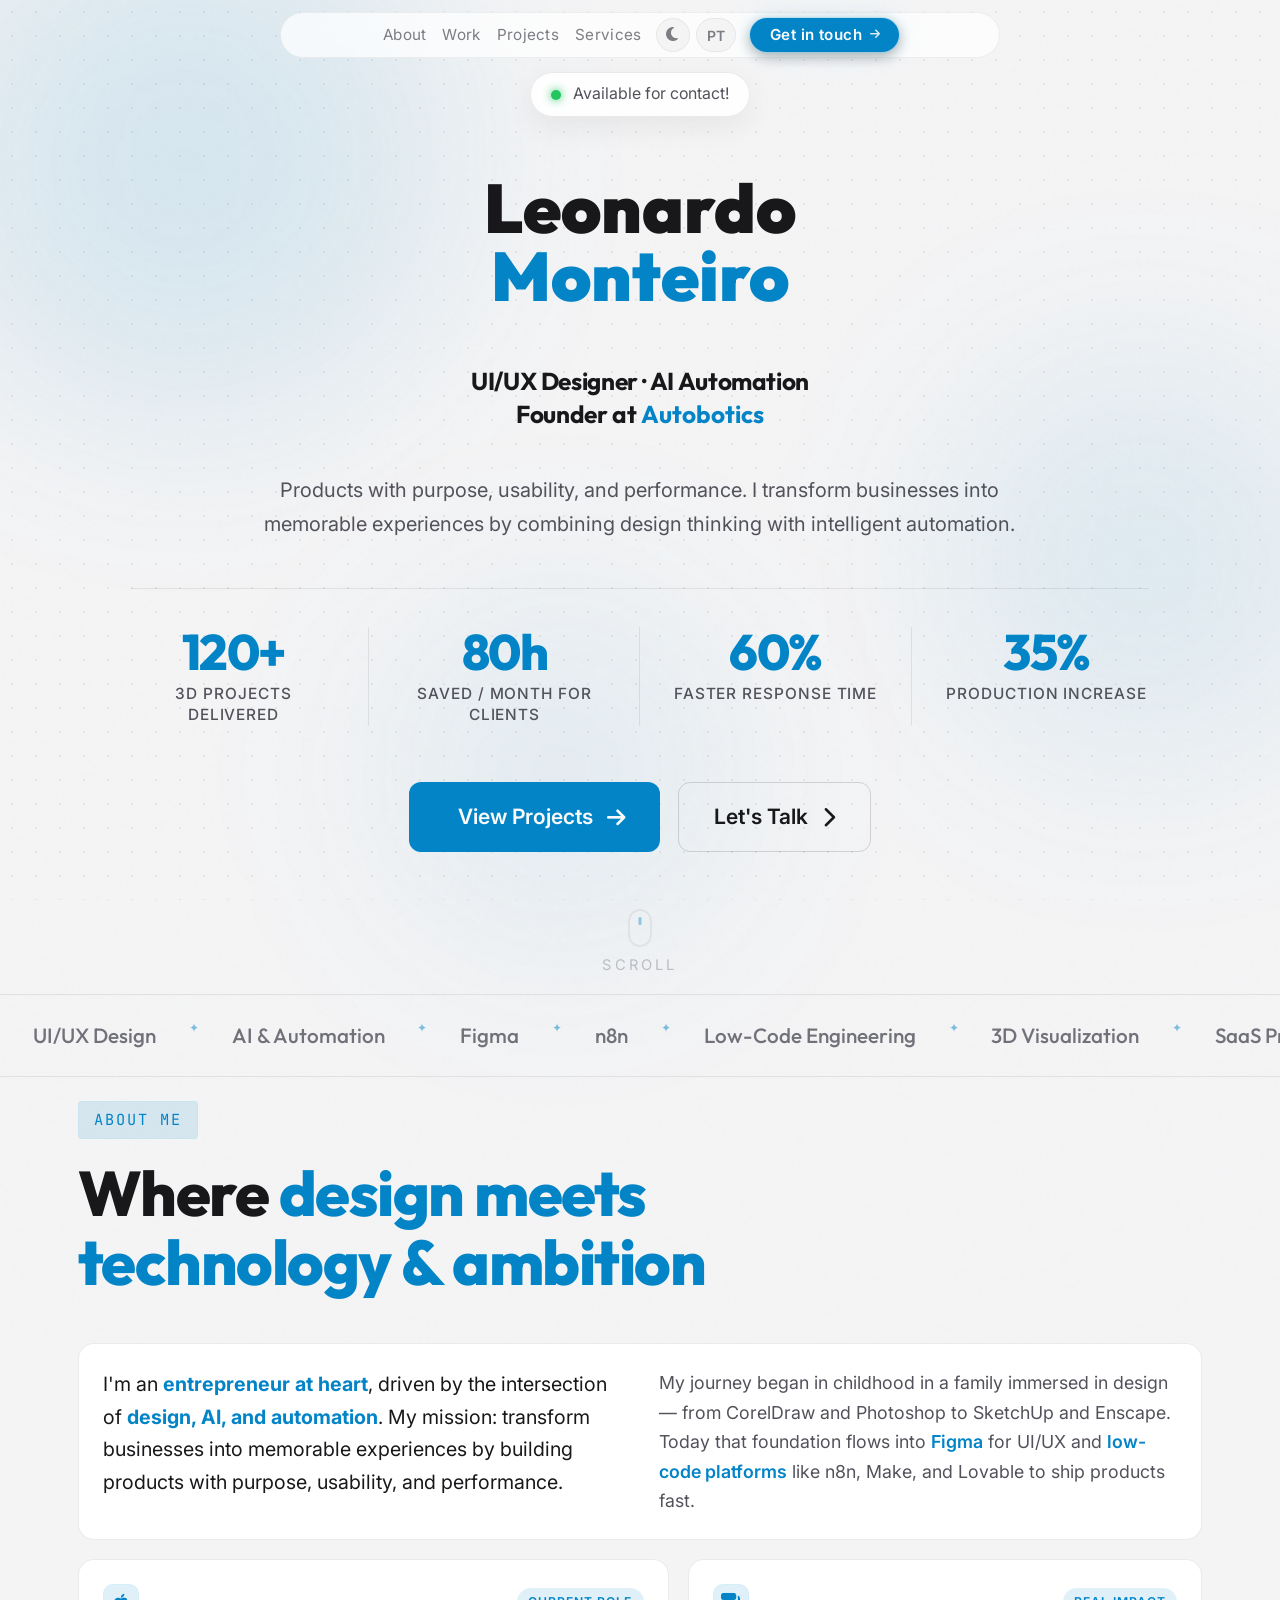
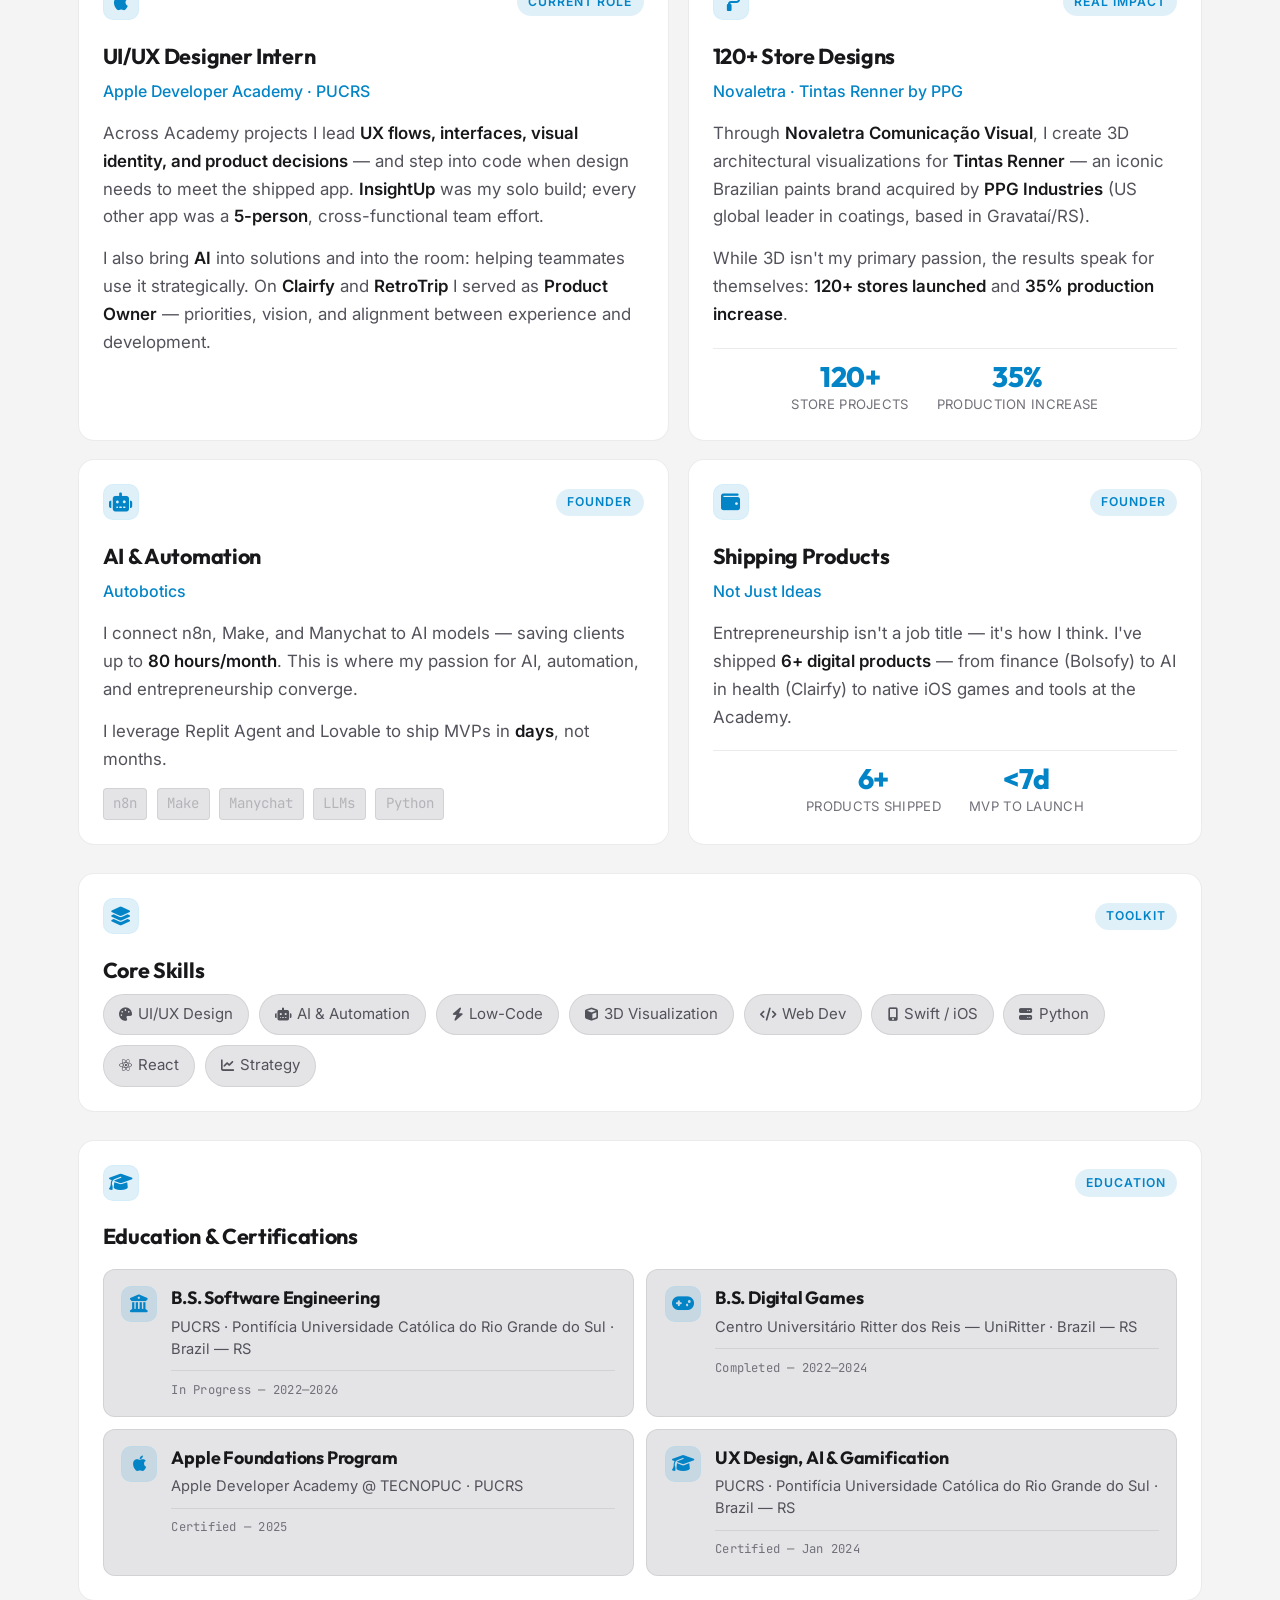
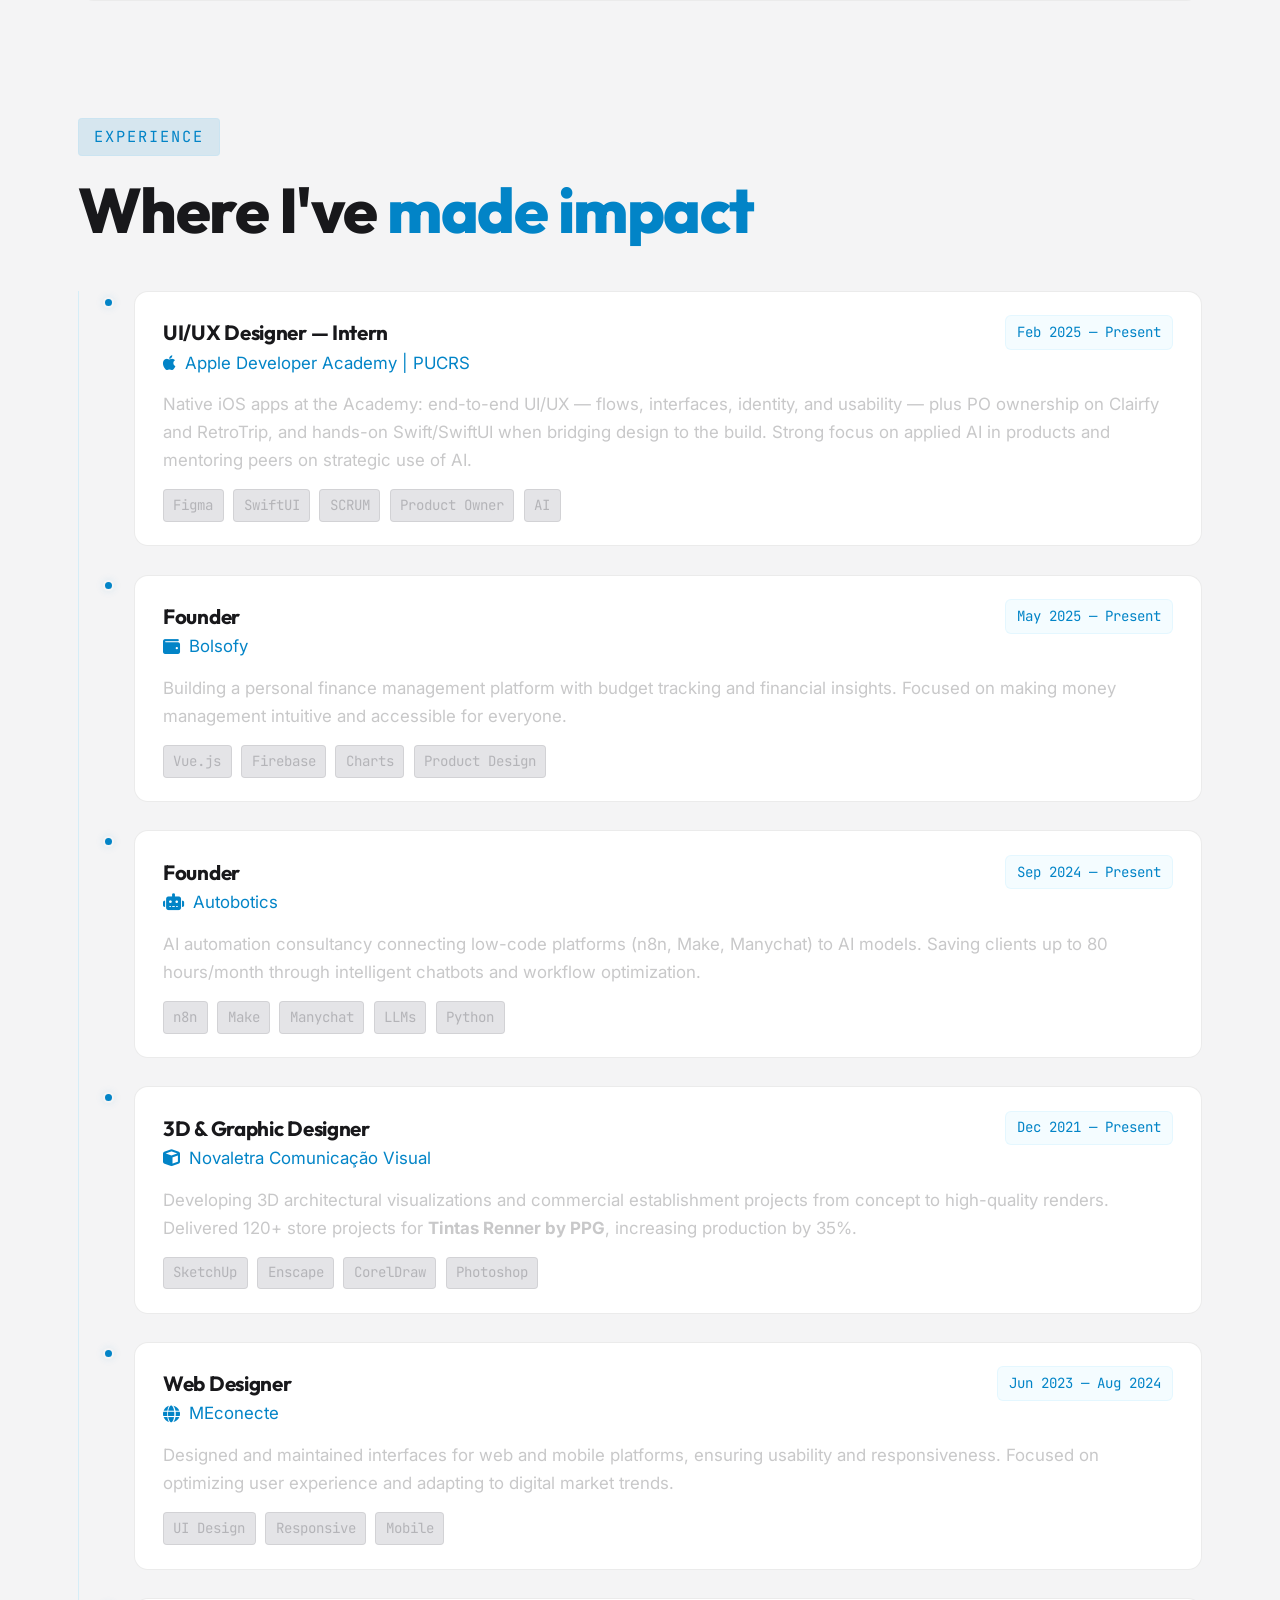
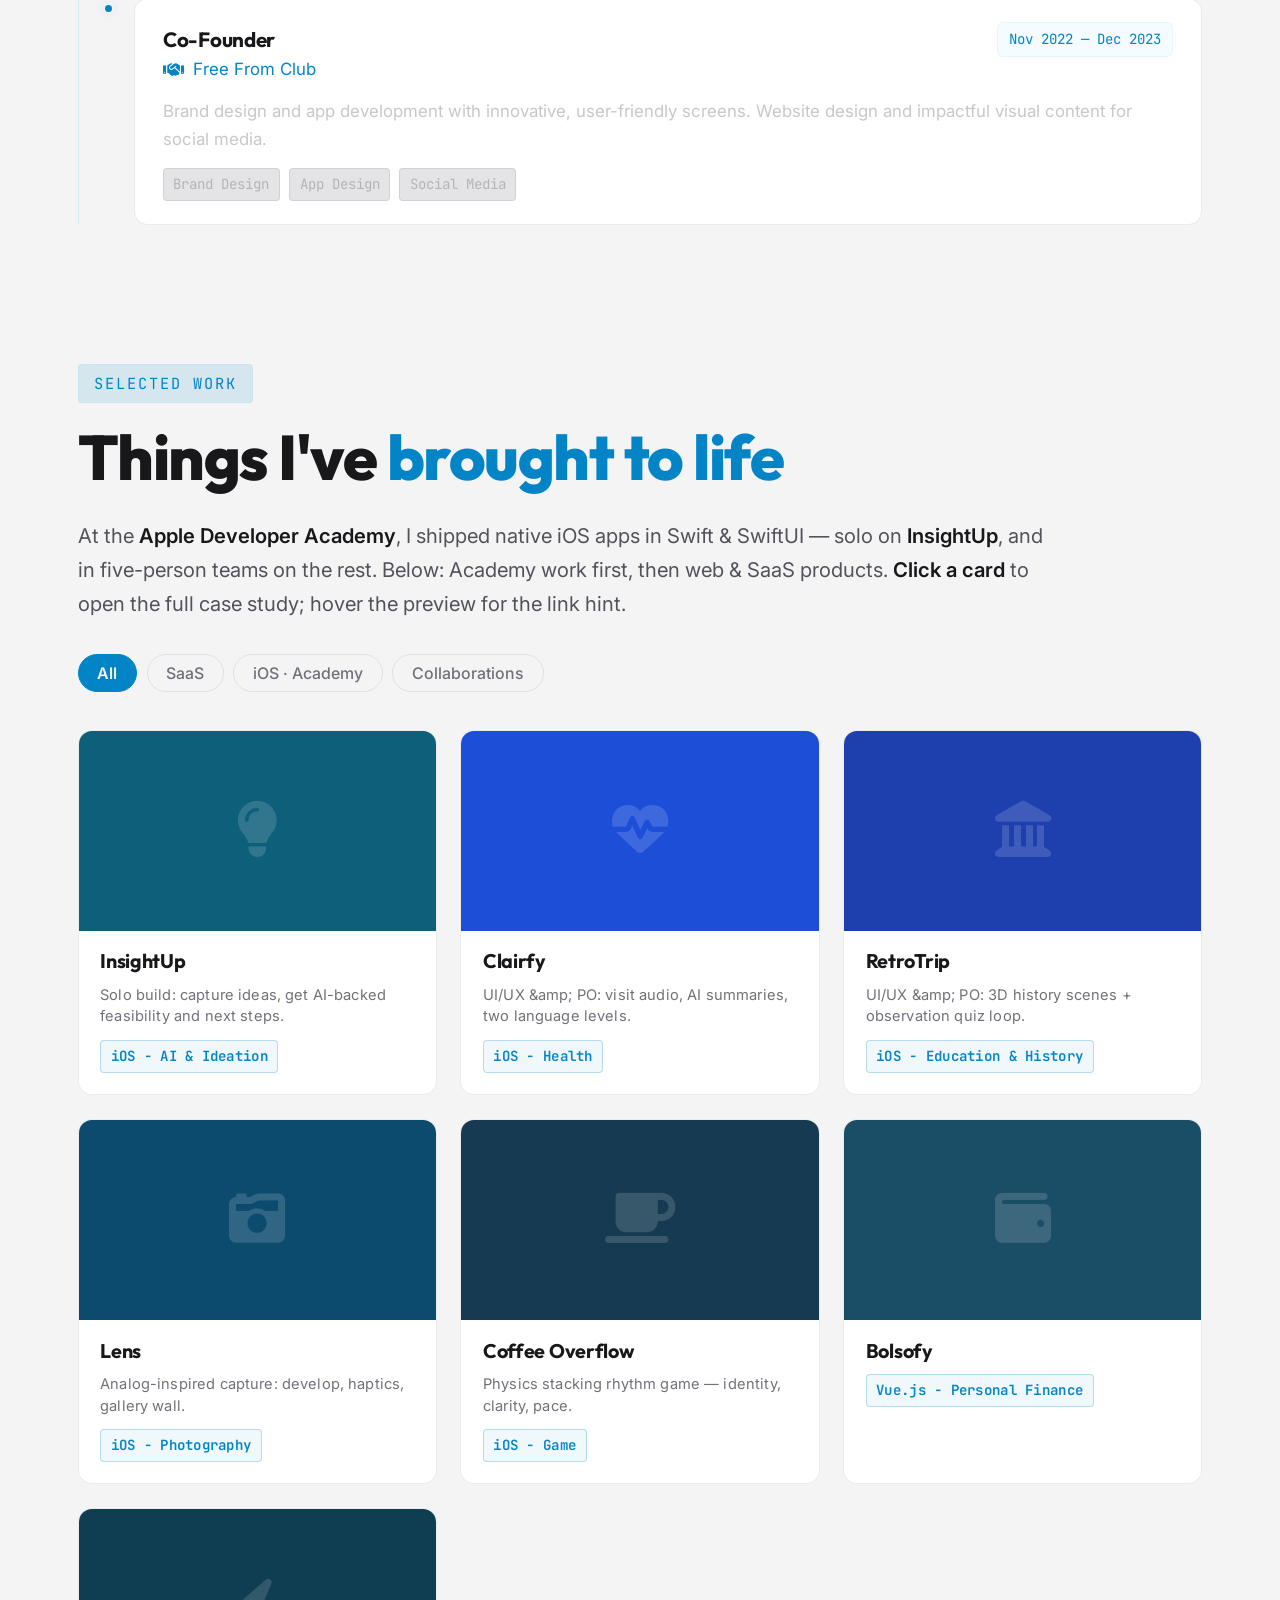
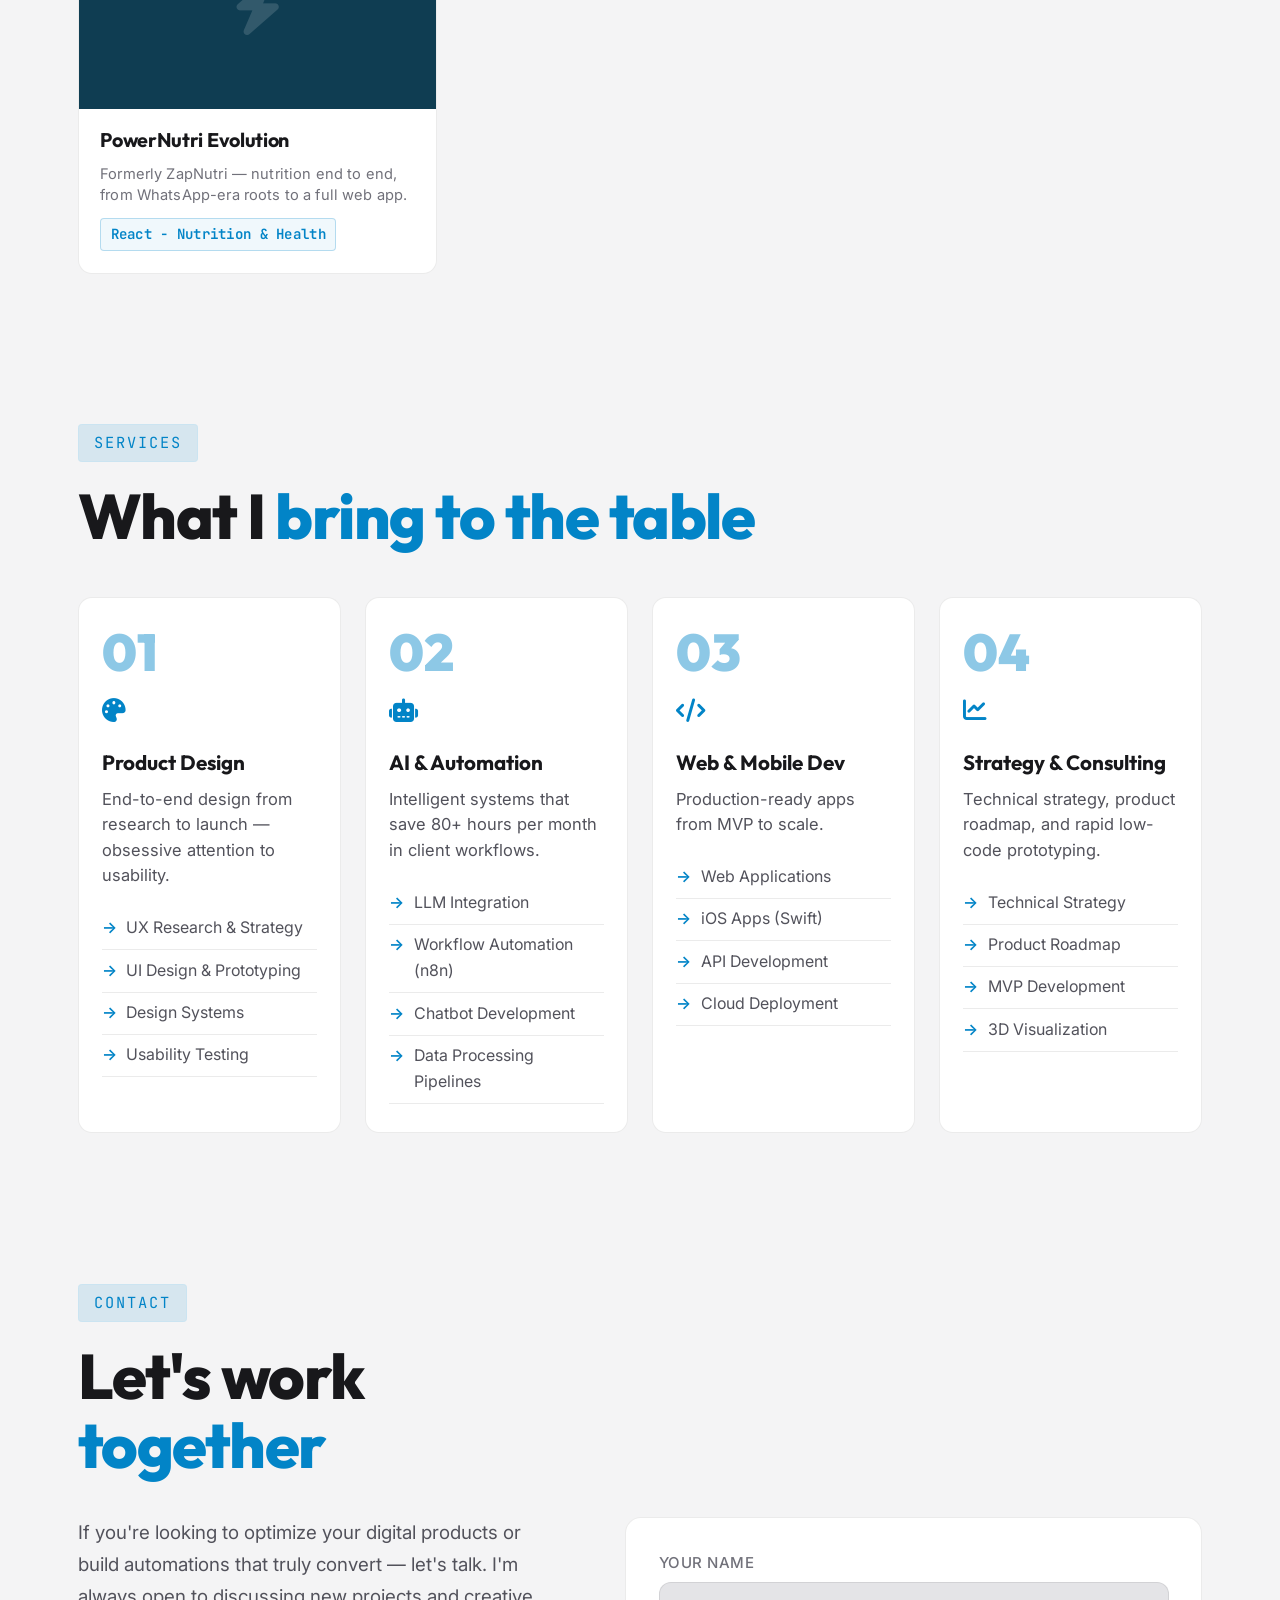
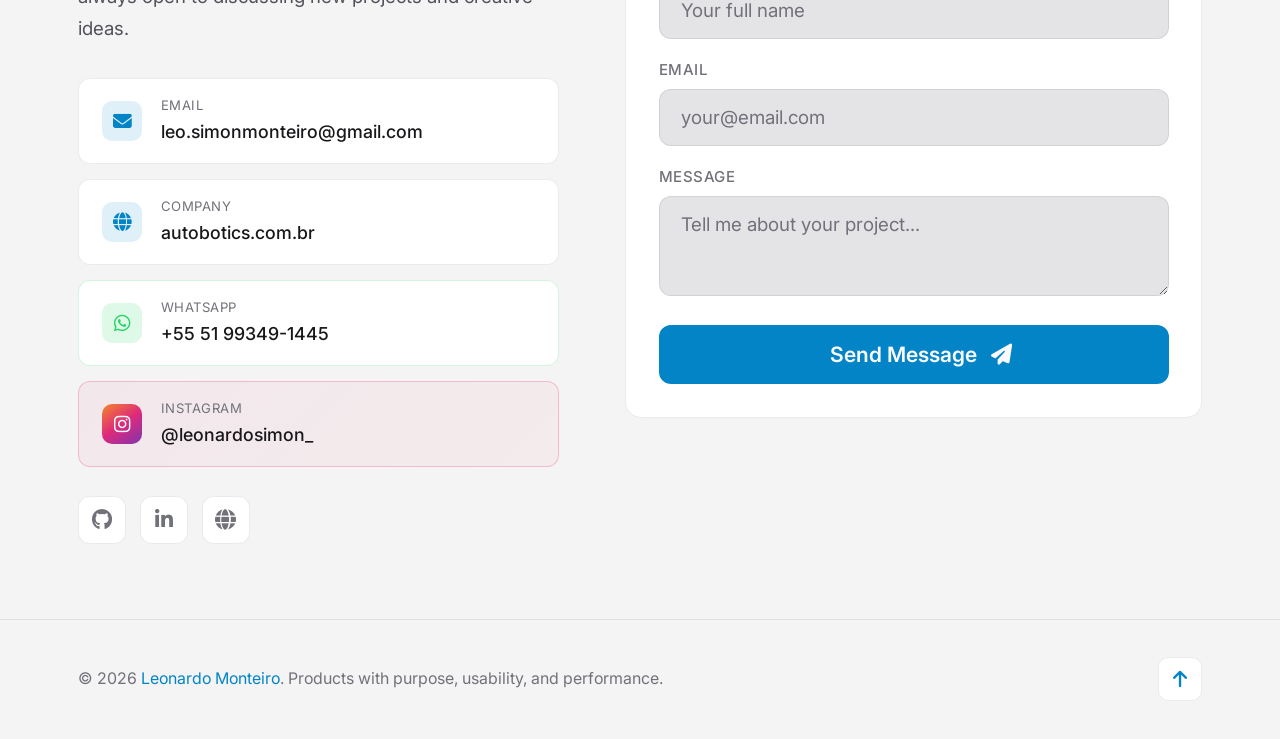
==== index.html @ 70a8caa6 "Add internationalization support: Introduced i18n.js for English and Portuguese translations, update" ====
<!DOCTYPE html>
<html lang="en" data-lang="en">
<head>
  <meta charset="UTF-8">
  <meta name="viewport" content="width=device-width, initial-scale=1.0">
  <meta http-equiv="Cache-Control" content="no-cache, no-store, must-revalidate">
  <meta http-equiv="Pragma" content="no-cache">
  <meta http-equiv="Expires" content="0">
  <meta name="description" content="Leonardo Monteiro — UI/UX Designer, AI Automation Specialist & Founder at Autobotics. Products with purpose, usability, and performance.">
  <title>Leonardo Monteiro | UI/UX · AI Automation · Founder</title>
  <link rel="preconnect" href="https://fonts.googleapis.com">
  <link rel="preconnect" href="https://fonts.gstatic.com" crossorigin>
  <link href="https://fonts.googleapis.com/css2?family=Inter:wght@300;400;500;600;700;800;900&family=JetBrains+Mono:wght@400;500&family=Outfit:wght@300;400;500;600;700;800;900&display=swap" rel="stylesheet">
  <link rel="stylesheet" href="https://cdnjs.cloudflare.com/ajax/libs/font-awesome/6.5.1/css/all.min.css">
  <link rel="stylesheet" href="styles.css?v=5">
</head>
<body>

  <div id="customCursor" class="custom-cursor" aria-hidden="true">
    <div class="custom-cursor__bibata" role="presentation"></div>
  </div>

  <!-- Loading Screen -->
  <div id="loader" role="status" aria-live="polite" aria-label="Loading">
    <div class="loader-inner">
      <div class="loader-track"><span class="loader-fill"></span></div>
    </div>
  </div>

  <div class="scroll-progress" id="scrollProgress"></div>

  <!-- NAV -->
  <nav class="nav" id="nav">
    <div class="nav-content">
      <div class="nav-links">
        <a href="#about" class="nav-link" data-i18n="nav.about">About</a>
        <a href="#experience" class="nav-link" data-i18n="nav.work">Work</a>
        <a href="#projects" class="nav-link" data-i18n="nav.projects">Projects</a>
        <a href="#services" class="nav-link" data-i18n="nav.services">Services</a>
      </div>
      <div class="nav-tools" role="toolbar" data-i18n-aria="nav.toolsToolbarAria" aria-label="Appearance and language">
        <button type="button" class="nav-tool-btn" id="themeToggle" aria-label="Switch to light mode">
          <i class="fas fa-sun" id="themeToggleIcon" aria-hidden="true"></i>
        </button>
        <button type="button" class="nav-tool-btn" id="langToggle" data-i18n-aria="nav.langAria" aria-label="Switch language">
          <span class="nav-tool-label" id="langToggleLabel">PT</span>
        </button>
      </div>
      <a href="#contact" class="btn btn-primary nav-cta" data-i18n-aria="nav.ctaAria" aria-label="Go to contact section"><span class="btn-shine" aria-hidden="true"></span><span data-i18n="nav.cta">Get in touch</span> <i class="fas fa-arrow-right" aria-hidden="true"></i></a>
    </div>
  </nav>

  <div class="bg-dots"></div>
  <div class="bg-noise"></div>
  <div class="bg-orbs"><div class="orb orb-1"></div><div class="orb orb-2"></div><div class="orb orb-3"></div></div>

  <!-- HERO -->
  <section class="hero" id="hero">
    <div class="hero-container"><div class="hero-content">
      <div class="available-badge reveal">
        <span class="badge-dot"></span>
        <span data-i18n="hero.badge">Available for contact!</span>
      </div>
      <h1 class="hero-title">
        <span class="hero-name-block">
          <span class="hero-row reveal"><span class="hero-name">Leonardo</span></span>
          <span class="hero-row reveal"><span class="hero-name gradient-text">Monteiro</span></span>
        </span>
        <span class="hero-role-block">
          <span class="hero-row reveal"><span class="hero-role" data-i18n="hero.role1">UI/UX Designer · AI Automation</span></span>
          <span class="hero-row reveal"><span class="hero-role" data-i18n-html="hero.role2Html">Founder at <a href="https://autobotics.com.br" target="_blank" rel="noopener noreferrer">Autobotics</a></span></span>
        </span>
      </h1>
      <p class="hero-tagline reveal" data-i18n="hero.tagline">Products with purpose, usability, and performance. I transform businesses into memorable experiences by combining design thinking with intelligent automation.</p>
      <div class="hero-stats reveal">
        <div class="stat-item">
           <span class="stat-number-wrap"><span class="stat-number" data-target="120" data-suffix="+">0</span></span>
          <span class="stat-label" data-i18n="hero.stat1">3D Projects Delivered</span>
        </div>
        <div class="stat-divider"></div>
        <div class="stat-item">
           <span class="stat-number-wrap"><span class="stat-number" data-target="80" data-suffix="h">0</span></span>
          <span class="stat-label" data-i18n="hero.stat2">Saved / Month for Clients</span>
        </div>
        <div class="stat-divider"></div>
        <div class="stat-item">
           <span class="stat-number-wrap"><span class="stat-number" data-target="60" data-suffix="%">0</span></span>
          <span class="stat-label" data-i18n="hero.stat3">Faster Response Time</span>
        </div>
        <div class="stat-divider"></div>
        <div class="stat-item">
           <span class="stat-number-wrap"><span class="stat-number" data-target="35" data-suffix="%">0</span></span>
          <span class="stat-label" data-i18n="hero.stat4">Production Increase</span>
        </div>
      </div>
      <div class="hero-actions reveal">
        <a href="#projects" class="btn btn-primary btn-lg"><span class="btn-shine"></span><span data-i18n="hero.btnProjects">View Projects</span> <i class="fas fa-arrow-right"></i></a>
        <a href="#contact" class="btn btn-ghost btn-lg"><span data-i18n="hero.btnTalk">Let's Talk</span> <i class="fas fa-chevron-right"></i></a>
      </div>
      <div class="scroll-indicator">
        <div class="scroll-mouse"><div class="scroll-wheel"></div></div>
        <span class="scroll-text" data-i18n="hero.scroll">Scroll</span>
      </div>
    </div></div>
  </section>

  <!-- MARQUEE -->
  <div class="marquee-wrapper">
    <div class="marquee-track">
      <span class="marquee-item">UI/UX Design</span><span class="marquee-sep">✦</span>
      <span class="marquee-item">AI & Automation</span><span class="marquee-sep">✦</span>
      <span class="marquee-item">Figma</span><span class="marquee-sep">✦</span>
      <span class="marquee-item">n8n</span><span class="marquee-sep">✦</span>
      <span class="marquee-item">Low-Code Engineering</span><span class="marquee-sep">✦</span>
      <span class="marquee-item">3D Visualization</span><span class="marquee-sep">✦</span>
      <span class="marquee-item">SaaS Products</span><span class="marquee-sep">✦</span>
      <span class="marquee-item">React</span><span class="marquee-sep">✦</span>
      <span class="marquee-item">Python</span><span class="marquee-sep">✦</span>
      <span class="marquee-item">TypeScript</span><span class="marquee-sep">✦</span>
      <span class="marquee-item">Swift</span><span class="marquee-sep">✦</span>
      <span class="marquee-item">Framer</span><span class="marquee-sep">✦</span>
      <span class="marquee-item">Lovable</span><span class="marquee-sep">✦</span>
      <span class="marquee-item">Make</span><span class="marquee-sep">✦</span>
      <span class="marquee-item">Manychat</span><span class="marquee-sep">✦</span>
      <span class="marquee-item">UI/UX Design</span><span class="marquee-sep">✦</span>
      <span class="marquee-item">AI & Automation</span><span class="marquee-sep">✦</span>
      <span class="marquee-item">Figma</span><span class="marquee-sep">✦</span>
      <span class="marquee-item">n8n</span><span class="marquee-sep">✦</span>
      <span class="marquee-item">Low-Code Engineering</span><span class="marquee-sep">✦</span>
      <span class="marquee-item">3D Visualization</span><span class="marquee-sep">✦</span>
      <span class="marquee-item">SaaS Products</span><span class="marquee-sep">✦</span>
      <span class="marquee-item">React</span><span class="marquee-sep">✦</span>
      <span class="marquee-item">Python</span><span class="marquee-sep">✦</span>
      <span class="marquee-item">TypeScript</span><span class="marquee-sep">✦</span>
      <span class="marquee-item">Swift</span><span class="marquee-sep">✦</span>
      <span class="marquee-item">Framer</span><span class="marquee-sep">✦</span>
      <span class="marquee-item">Lovable</span><span class="marquee-sep">✦</span>
      <span class="marquee-item">Make</span><span class="marquee-sep">✦</span>
      <span class="marquee-item">Manychat</span><span class="marquee-sep">✦</span>
    </div>
  </div>

  <!-- ====== ABOUT - BENTO GRID ====== -->
  <section class="section" id="about">
    <div class="container">
      <div class="section-header">
        <span class="section-tag reveal" data-i18n="about.tag">About Me</span>
        <h2 class="section-title reveal" data-i18n-html="about.titleHtml">
          Where <span class="gradient-text">design meets</span><br>
          <span class="gradient-text">technology & ambition</span>
        </h2>
      </div>

      <!-- Bento Layout: 3 columns on desktop -->
      <div class="bento">

        <!-- ROW 1: Wide intro (spans 3 cols) -->
        <div class="bento-card bento-row-full reveal" data-tilt-card>
          <div class="bento-intro">
            <p class="intro-lead" data-i18n-html="about.intro1Html">
              I'm an <strong>entrepreneur at heart</strong>, driven by the intersection of <span class="gradient-text">design, AI, and automation</span>. My mission: transform businesses into memorable experiences by building products with purpose, usability, and performance.
            </p>
            <p data-i18n-html="about.intro2Html">
              My journey began in childhood in a family immersed in design — from CorelDraw and Photoshop to SketchUp and Enscape. Today that foundation flows into <strong>Figma</strong> for UI/UX and <strong>low-code platforms</strong> like n8n, Make, and Lovable to ship products fast.
            </p>
          </div>
        </div>

        <!-- ROW 2: Apple (left, 2 cols) | PPG (right, 1 col) -->
        <div class="bento-card bento-col-1 reveal" data-tilt-card>
          <div class="bento-header">
            <div class="bento-icon apple-bg"><i class="fab fa-apple"></i></div>
            <span class="bento-badge" data-i18n="bento.current">Current Role</span>
          </div>
          <h3 class="bento-title" data-i18n="bento.appleTitle">UI/UX Designer Intern</h3>
          <p class="bento-sub" data-i18n="bento.appleSub">Apple Developer Academy · PUCRS</p>
          <p class="bento-desc" data-i18n-html="bento.appleD1Html">
            Across Academy projects I lead <strong>UX flows, interfaces, visual identity, and product decisions</strong> — and step into code when design needs to meet the shipped app. <strong>InsightUp</strong> was my solo build; every other app was a <strong>5-person</strong>, cross-functional team effort.
          </p>
          <p class="bento-desc" style="margin-top:.5rem" data-i18n-html="bento.appleD2Html">
            I also bring <strong>AI</strong> into solutions and into the room: helping teammates use it strategically. On <strong>Clairfy</strong> and <strong>RetroTrip</strong> I served as <strong>Product Owner</strong> — priorities, vision, and alignment between experience and development.
          </p>
        </div>

        <div class="bento-card bento-col-2 reveal" data-tilt-card>
          <div class="bento-header">
            <div class="bento-icon ppg-bg"><i class="fas fa-paint-roller"></i></div>
            <span class="bento-badge" data-i18n="bento.impact">Real Impact</span>
          </div>
          <h3 class="bento-title" data-i18n="bento.storesTitle">120+ Store Designs</h3>
          <p class="bento-sub" data-i18n="bento.storesSub">Novaletra · Tintas Renner by PPG</p>
          <p class="bento-desc" data-i18n-html="bento.storesD1Html">
            Through <strong>Novaletra Comunicação Visual</strong>, I create 3D architectural visualizations for <strong>Tintas Renner</strong> — an iconic Brazilian paints brand acquired by <strong>PPG Industries</strong> (US global leader in coatings, based in Gravataí/RS).
          </p>
          <p class="bento-desc" style="margin-top:.75rem" data-i18n-html="bento.storesD2Html">
            While 3D isn't my primary passion, the results speak for themselves: <strong>120+ stores launched</strong> and <strong>35% production increase</strong>.
          </p>
          <div class="bento-stats">
            <div class="mini-stat"><div class="mini-num gradient-text">120+</div><div class="mini-label" data-i18n="bento.miniStore">Store Projects</div></div>
            <div class="mini-stat"><div class="mini-num gradient-text">35%</div><div class="mini-label" data-i18n="bento.miniProd">Production Increase</div></div>
          </div>
        </div>

        <!-- ROW 3: Autobotics (2 cols) | Entrepreneurship (1 col) -->
        <div class="bento-card bento-col-1 reveal" data-tilt-card>
          <div class="bento-header">
            <div class="bento-icon ai-bg"><i class="fas fa-robot"></i></div>
            <span class="bento-badge" data-i18n="bento.founder">Founder</span>
          </div>
          <h3 class="bento-title" data-i18n="bento.aiTitle">AI & Automation</h3>
          <p class="bento-sub" data-i18n="bento.aiSub">Autobotics</p>
          <p class="bento-desc" data-i18n-html="bento.aiD1Html">
            I connect n8n, Make, and Manychat to AI models — saving clients up to <strong>80 hours/month</strong>. This is where my passion for AI, automation, and entrepreneurship converge.
          </p>
          <p class="bento-desc" style="margin-top:.5rem" data-i18n-html="bento.aiD2Html">
            I leverage Replit Agent and Lovable to ship MVPs in <strong>days</strong>, not months.
          </p>
          <div class="bento-tags">
            <span class="tag">n8n</span><span class="tag">Make</span>
            <span class="tag">Manychat</span><span class="tag">LLMs</span><span class="tag">Python</span>
          </div>
        </div>

        <div class="bento-card bento-col-2 reveal" data-tilt-card>
          <div class="bento-header">
            <div class="bento-icon founder-bg"><i class="fas fa-wallet"></i></div>
            <span class="bento-badge" data-i18n="bento.founder">Founder</span>
          </div>
          <h3 class="bento-title" data-i18n="bento.shipTitle">Shipping Products</h3>
          <p class="bento-sub" data-i18n="bento.shipSub">Not Just Ideas</p>
          <p class="bento-desc" data-i18n-html="bento.shipD1Html">
            Entrepreneurship isn't a job title — it's how I think. I've shipped <strong>6+ digital products</strong> — from finance (Bolsofy) to AI in health (Clairfy) to native iOS games and tools at the Academy.
          </p>
          <div class="bento-stats">
            <div class="mini-stat"><div class="mini-num gradient-text">6+</div><div class="mini-label" data-i18n="bento.miniProducts">Products Shipped</div></div>
            <div class="mini-stat"><div class="mini-num gradient-text">&lt;7d</div><div class="mini-label" data-i18n="bento.miniMvp">MVP to Launch</div></div>
          </div>
        </div>

      </div>

      <!-- Core Skills & Education — fora da bento -->
      <div class="about-cards-row">
        <div class="bento-card reveal" data-tilt-card>
          <div class="bento-header">
            <div class="bento-icon skills-bg"><i class="fas fa-layer-group"></i></div>
            <span class="bento-badge" data-i18n="bento.toolkit">Toolkit</span>
          </div>
          <h3 class="bento-title" data-i18n="bento.coreSkills">Core Skills</h3>
          <div class="pill-grid">
            <span class="pill"><i class="fas fa-palette"></i><span data-i18n="bento.pillUx">UI/UX Design</span></span>
            <span class="pill"><i class="fas fa-robot"></i><span data-i18n="bento.pillAi">AI & Automation</span></span>
            <span class="pill"><i class="fas fa-bolt"></i><span data-i18n="bento.pillLow">Low-Code</span></span>
            <span class="pill"><i class="fas fa-cube"></i><span data-i18n="bento.pill3d">3D Visualization</span></span>
            <span class="pill"><i class="fas fa-code"></i><span data-i18n="bento.pillWeb">Web Dev</span></span>
            <span class="pill"><i class="fas fa-mobile-alt"></i><span data-i18n="bento.pillSwift">Swift / iOS</span></span>
            <span class="pill"><i class="fas fa-server"></i><span data-i18n="bento.pillPy">Python</span></span>
            <span class="pill"><i class="fab fa-react"></i><span data-i18n="bento.pillReact">React</span></span>
            <span class="pill"><i class="fas fa-chart-line"></i><span data-i18n="bento.pillStrategy">Strategy</span></span>
          </div>
        </div>
        <div class="bento-card reveal" data-tilt-card>
          <div class="bento-header">
            <div class="bento-icon"><i class="fas fa-graduation-cap"></i></div>
            <span class="bento-badge" data-i18n="bento.eduBadge">Education</span>
          </div>
          <h3 class="bento-title" data-i18n="bento.eduTitle">Education &amp; Certifications</h3>
          <div class="edu-cards-grid" role="list">
            <article class="edu-card" role="listitem">
              <div class="edu-card-icon" aria-hidden="true"><i class="fas fa-university"></i></div>
              <div class="edu-card-text">
                <h4 class="edu-card-degree" data-i18n="bento.edu1deg">B.S. Software Engineering</h4>
                <p class="edu-card-inst" data-i18n="bento.edu1inst">PUCRS · Pontifícia Universidade Católica do Rio Grande do Sul · Brazil — RS</p>
                <p class="edu-card-meta" data-i18n="bento.edu1meta">In Progress — 2022—2026</p>
              </div>
            </article>
            <article class="edu-card" role="listitem">
              <div class="edu-card-icon" aria-hidden="true"><i class="fas fa-gamepad"></i></div>
              <div class="edu-card-text">
                <h4 class="edu-card-degree" data-i18n="bento.edu2deg">B.S. Digital Games</h4>
                <p class="edu-card-inst" data-i18n="bento.edu2inst">Centro Universitário Ritter dos Reis — UniRitter · Brazil — RS</p>
                <p class="edu-card-meta" data-i18n="bento.edu2meta">Completed — 2022—2024</p>
              </div>
            </article>
            <article class="edu-card" role="listitem">
              <div class="edu-card-icon" aria-hidden="true"><i class="fab fa-apple"></i></div>
              <div class="edu-card-text">
                <h4 class="edu-card-degree" data-i18n="bento.edu3deg">Apple Foundations Program</h4>
                <p class="edu-card-inst" data-i18n="bento.edu3inst">Apple Developer Academy @ TECNOPUC · PUCRS</p>
                <p class="edu-card-meta" data-i18n="bento.edu3meta">Certified — 2025</p>
              </div>
            </article>
            <article class="edu-card" role="listitem">
              <div class="edu-card-icon" aria-hidden="true"><i class="fas fa-graduation-cap"></i></div>
              <div class="edu-card-text">
                <h4 class="edu-card-degree" data-i18n="bento.edu4deg">UX Design, AI &amp; Gamification</h4>
                <p class="edu-card-inst" data-i18n="bento.edu4inst">PUCRS · Pontifícia Universidade Católica do Rio Grande do Sul · Brazil — RS</p>
                <p class="edu-card-meta" data-i18n="bento.edu4meta">Certified — Jan 2024</p>
              </div>
            </article>
          </div>
        </div>
      </div>

    </div>
  </section>

  <!-- ====== EXPERIENCE ====== -->
  <section class="section" id="experience">
    <div class="container">
      <div class="section-header">
        <span class="section-tag reveal" data-i18n="experience.tag">Experience</span>
        <h2 class="section-title reveal" data-i18n-html="experience.titleHtml">Where I've <span class="gradient-text">made impact</span></h2>
      </div>

      <div class="timeline">
        <div class="timeline-item reveal">
          <div class="timeline-dot"></div>
          <div class="timeline-content">
            <div class="timeline-header">
              <div><h3 data-i18n="experience.e1title">UI/UX Designer — Intern</h3>
                <span class="timeline-company"><i class="fab fa-apple"></i> <span data-i18n="experience.e1company">Apple Developer Academy | PUCRS</span></span>
              </div>
              <span class="timeline-date" data-i18n="experience.e1date">Feb 2025 — Present</span>
            </div>
            <p class="timeline-desc" data-i18n="experience.e1desc">Native iOS apps at the Academy: end-to-end UI/UX — flows, interfaces, identity, and usability — plus PO ownership on Clairfy and RetroTrip, and hands-on Swift/SwiftUI when bridging design to the build. Strong focus on applied AI in products and mentoring peers on strategic use of AI.</p>
            <div class="timeline-tags"><span class="tag">Figma</span><span class="tag">SwiftUI</span><span class="tag">SCRUM</span><span class="tag">Product Owner</span><span class="tag">AI</span></div>
          </div>
        </div>

        <div class="timeline-item reveal">
          <div class="timeline-dot"></div>
          <div class="timeline-content">
            <div class="timeline-header">
              <div><h3 data-i18n="experience.e2title">Founder</h3><span class="timeline-company"><i class="fas fa-wallet"></i> <span data-i18n="experience.e2company">Bolsofy</span></span></div>
              <span class="timeline-date" data-i18n="experience.e2date">May 2025 — Present</span>
            </div>
            <p class="timeline-desc" data-i18n="experience.e2desc">Building a personal finance management platform with budget tracking and financial insights. Focused on making money management intuitive and accessible for everyone.</p>
            <div class="timeline-tags"><span class="tag">Vue.js</span><span class="tag">Firebase</span><span class="tag">Charts</span><span class="tag">Product Design</span></div>
          </div>
        </div>

        <div class="timeline-item reveal">
          <div class="timeline-dot"></div>
          <div class="timeline-content">
            <div class="timeline-header">
              <div><h3 data-i18n="experience.e3title">Founder</h3><span class="timeline-company"><i class="fas fa-robot"></i> <span data-i18n="experience.e3company">Autobotics</span></span></div>
              <span class="timeline-date" data-i18n="experience.e3date">Sep 2024 — Present</span>
            </div>
            <p class="timeline-desc" data-i18n="experience.e3desc">AI automation consultancy connecting low-code platforms (n8n, Make, Manychat) to AI models. Saving clients up to 80 hours/month through intelligent chatbots and workflow optimization.</p>
            <div class="timeline-tags"><span class="tag">n8n</span><span class="tag">Make</span><span class="tag">Manychat</span><span class="tag">LLMs</span><span class="tag">Python</span></div>
          </div>
        </div>

        <div class="timeline-item reveal">
          <div class="timeline-dot"></div>
          <div class="timeline-content">
            <div class="timeline-header">
              <div><h3 data-i18n="experience.e4title">3D & Graphic Designer</h3><span class="timeline-company"><i class="fas fa-cube"></i> <span data-i18n="experience.e4company">Novaletra Comunicação Visual</span></span></div>
              <span class="timeline-date" data-i18n="experience.e4date">Dec 2021 — Present</span>
            </div>
            <p class="timeline-desc" data-i18n-html="experience.e4desc">Developing 3D architectural visualizations and commercial establishment projects from concept to high-quality renders. Delivered 120+ store projects for <strong>Tintas Renner by PPG</strong>, increasing production by 35%.</p>
            <div class="timeline-tags"><span class="tag">SketchUp</span><span class="tag">Enscape</span><span class="tag">CorelDraw</span><span class="tag">Photoshop</span></div>
          </div>
        </div>

        <div class="timeline-item reveal">
          <div class="timeline-dot"></div>
          <div class="timeline-content">
            <div class="timeline-header">
              <div><h3 data-i18n="experience.e5title">Web Designer</h3><span class="timeline-company"><i class="fas fa-globe"></i> <span data-i18n="experience.e5company">MEconecte</span></span></div>
              <span class="timeline-date" data-i18n="experience.e5date">Jun 2023 — Aug 2024</span>
            </div>
            <p class="timeline-desc" data-i18n="experience.e5desc">Designed and maintained interfaces for web and mobile platforms, ensuring usability and responsiveness. Focused on optimizing user experience and adapting to digital market trends.</p>
            <div class="timeline-tags"><span class="tag">UI Design</span><span class="tag">Responsive</span><span class="tag">Mobile</span></div>
          </div>
        </div>

        <div class="timeline-item reveal">
          <div class="timeline-dot"></div>
          <div class="timeline-content">
            <div class="timeline-header">
              <div><h3 data-i18n="experience.e6title">Co-Founder</h3><span class="timeline-company"><i class="fas fa-handshake"></i> <span data-i18n="experience.e6company">Free From Club</span></span></div>
              <span class="timeline-date" data-i18n="experience.e6date">Nov 2022 — Dec 2023</span>
            </div>
            <p class="timeline-desc" data-i18n="experience.e6desc">Brand design and app development with innovative, user-friendly screens. Website design and impactful visual content for social media.</p>
            <div class="timeline-tags"><span class="tag">Brand Design</span><span class="tag">App Design</span><span class="tag">Social Media</span></div>
          </div>
        </div>
      </div>
    </div>
  </section>

  <!-- ====== PROJECTS ====== -->
  <section class="section" id="projects">
    <div class="container">
      <div class="section-header">
        <span class="section-tag reveal" data-i18n="projects.tag">Selected Work</span>
        <h2 class="section-title reveal" data-i18n-html="projects.titleHtml">Things I've <span class="gradient-text">brought to life</span></h2>
      </div>

      <p class="projects-lead reveal" data-i18n-html="projects.leadHtml">
        At the <strong>Apple Developer Academy</strong>, I shipped native iOS apps in Swift &amp; SwiftUI — solo on <strong>InsightUp</strong>, and in five-person teams on the rest. Below: Academy work first, then web &amp; SaaS products. <strong>Click a card</strong> to open the full case study; hover the preview for the link hint.
      </p>

      <div class="filter-bar reveal">
        <button type="button" class="filter-btn active" data-filter="all" data-i18n="projects.fAll">All</button>
        <button type="button" class="filter-btn" data-filter="saas" data-i18n="projects.fSaas">SaaS</button>
        <button type="button" class="filter-btn" data-filter="ios" data-i18n="projects.fIos">iOS · Academy</button>
        <button type="button" class="filter-btn" data-filter="collab" data-i18n="projects.fCollab">Collaborations</button>
      </div>

      <div class="projects-grid">
        <!-- Apple Developer Academy — native iOS -->
        <article class="project-card reveal" data-category="ios">
          <div class="project-image project-image--solid" style="--project-surface: #0d5f7a;">
            <div class="project-icon-wrap"><i class="fas fa-lightbulb"></i></div>
          </div>
          <div class="project-content project-content--minimal">
            <h3 class="project-card-title">InsightUp</h3>
            <p class="project-card-lead" data-i18n="projects.insightLead">Solo build: capture ideas, get AI-backed feasibility and next steps.</p>
            <div class="project-tags"><span class="tag tag--stack">iOS - AI &amp; Ideation</span></div>
          </div>
          <a href="project-insightup.html" class="project-card-hit" aria-label="InsightUp — open project page"></a>
          <span class="project-card-detail-icon" aria-hidden="true"><i class="fas fa-up-right-from-square"></i></span>
        </article>

        <article class="project-card reveal" data-category="ios collab">
          <div class="project-image project-image--solid" style="--project-surface: #1d4ed8;">
            <div class="project-icon-wrap"><i class="fas fa-heartbeat"></i></div>
          </div>
          <div class="project-content project-content--minimal">
            <h3 class="project-card-title">Clairfy</h3>
            <p class="project-card-lead" data-i18n="projects.clairfyLead">UI/UX &amp; PO: visit audio, AI summaries, two language levels.</p>
            <div class="project-tags"><span class="tag tag--stack">iOS - Health</span></div>
          </div>
          <a href="project-clairfy.html" class="project-card-hit" aria-label="Clairfy — open project page"></a>
          <span class="project-card-detail-icon" aria-hidden="true"><i class="fas fa-up-right-from-square"></i></span>
        </article>

        <article class="project-card reveal" data-category="ios collab">
          <div class="project-image project-image--solid" style="--project-surface: #1e40af;">
            <div class="project-icon-wrap"><i class="fas fa-landmark"></i></div>
          </div>
          <div class="project-content project-content--minimal">
            <h3 class="project-card-title">RetroTrip</h3>
            <p class="project-card-lead" data-i18n="projects.retroLead">UI/UX &amp; PO: 3D history scenes + observation quiz loop.</p>
            <div class="project-tags"><span class="tag tag--stack">iOS - Education &amp; History</span></div>
          </div>
          <a href="project-retrotrip.html" class="project-card-hit" aria-label="RetroTrip — open project page"></a>
          <span class="project-card-detail-icon" aria-hidden="true"><i class="fas fa-up-right-from-square"></i></span>
        </article>

        <article class="project-card reveal" data-category="ios collab">
          <div class="project-image project-image--solid" style="--project-surface: #0c4a6e;">
            <div class="project-icon-wrap"><i class="fas fa-camera-retro"></i></div>
          </div>
          <div class="project-content project-content--minimal">
            <h3 class="project-card-title">Lens</h3>
            <p class="project-card-lead" data-i18n="projects.lensLead">Analog-inspired capture: develop, haptics, gallery wall.</p>
            <div class="project-tags"><span class="tag tag--stack">iOS - Photography</span></div>
          </div>
          <a href="project-lens.html" class="project-card-hit" aria-label="Lens — open project page"></a>
          <span class="project-card-detail-icon" aria-hidden="true"><i class="fas fa-up-right-from-square"></i></span>
        </article>

        <article class="project-card reveal" data-category="ios collab">
          <div class="project-image project-image--solid" style="--project-surface: #153a52;">
            <div class="project-icon-wrap"><i class="fas fa-coffee"></i></div>
          </div>
          <div class="project-content project-content--minimal">
            <h3 class="project-card-title">Coffee Overflow</h3>
            <p class="project-card-lead" data-i18n="projects.coffeeLead">Physics stacking rhythm game — identity, clarity, pace.</p>
            <div class="project-tags"><span class="tag tag--stack">iOS - Game</span></div>
          </div>
          <a href="project-coffeeoverflow.html" class="project-card-hit" aria-label="Coffee Overflow — open project page"></a>
          <span class="project-card-detail-icon" aria-hidden="true"><i class="fas fa-up-right-from-square"></i></span>
        </article>

        <!-- Web & SaaS -->
        <article class="project-card reveal" data-category="saas">
          <div class="project-image project-image--solid" style="--project-surface: #1a4d66;">
            <div class="project-icon-wrap"><i class="fas fa-wallet"></i></div>
          </div>
          <div class="project-content project-content--minimal">
            <h3 class="project-card-title">Bolsofy</h3>
            <div class="project-tags"><span class="tag tag--stack">Vue.js - Personal Finance</span></div>
          </div>
          <a href="project-bolsofy.html" class="project-card-hit" aria-label="Bolsofy — open project page"></a>
          <span class="project-card-detail-icon" aria-hidden="true"><i class="fas fa-up-right-from-square"></i></span>
        </article>

        <article class="project-card reveal" data-category="saas">
          <div class="project-image project-image--solid" style="--project-surface: #0f3d52;">
            <div class="project-icon-wrap"><i class="fas fa-bolt"></i></div>
          </div>
          <div class="project-content project-content--minimal">
            <h3 class="project-card-title">PowerNutri Evolution</h3>
            <p class="project-card-lead" data-i18n="projects.powerLead">Formerly ZapNutri — nutrition end to end, from WhatsApp-era roots to a full web app.</p>
            <div class="project-tags"><span class="tag tag--stack">React - Nutrition &amp; Health</span></div>
          </div>
          <a href="project-powernutri.html" class="project-card-hit" aria-label="PowerNutri Evolution (formerly ZapNutri) — open project page"></a>
          <span class="project-card-detail-icon" aria-hidden="true"><i class="fas fa-up-right-from-square"></i></span>
        </article>
      </div>
    </div>
  </section>

  <!-- ====== SERVICES ====== -->
  <section class="section" id="services">
    <div class="container">
      <div class="section-header">
        <span class="section-tag reveal" data-i18n="services.tag">Services</span>
        <h2 class="section-title reveal" data-i18n-html="services.titleHtml">What I <span class="gradient-text">bring to the table</span></h2>
      </div>

      <div class="services-grid">
        <div class="service-card reveal tilt-card">
          <div class="service-number">01</div>
          <div class="service-icon"><i class="fas fa-palette"></i></div>
          <h3 data-i18n="services.s1title">Product Design</h3>
          <p data-i18n="services.s1desc">End-to-end design from research to launch — obsessive attention to usability.</p>
          <ul class="service-list">
            <li data-i18n="services.s1l1">UX Research & Strategy</li>
            <li data-i18n="services.s1l2">UI Design & Prototyping</li>
            <li data-i18n="services.s1l3">Design Systems</li>
            <li data-i18n="services.s1l4">Usability Testing</li>
          </ul>
        </div>

        <div class="service-card reveal tilt-card">
          <div class="service-number">02</div>
          <div class="service-icon"><i class="fas fa-robot"></i></div>
          <h3 data-i18n="services.s2title">AI & Automation</h3>
          <p data-i18n="services.s2desc">Intelligent systems that save 80+ hours per month in client workflows.</p>
          <ul class="service-list">
            <li data-i18n="services.s2l1">LLM Integration</li>
            <li data-i18n="services.s2l2">Workflow Automation (n8n)</li>
            <li data-i18n="services.s2l3">Chatbot Development</li>
            <li data-i18n="services.s2l4">Data Processing Pipelines</li>
          </ul>
        </div>

        <div class="service-card reveal tilt-card">
          <div class="service-number">03</div>
          <div class="service-icon"><i class="fas fa-code"></i></div>
          <h3 data-i18n="services.s3title">Web & Mobile Dev</h3>
          <p data-i18n="services.s3desc">Production-ready apps from MVP to scale.</p>
          <ul class="service-list">
            <li data-i18n="services.s3l1">Web Applications</li>
            <li data-i18n="services.s3l2">iOS Apps (Swift)</li>
            <li data-i18n="services.s3l3">API Development</li>
            <li data-i18n="services.s3l4">Cloud Deployment</li>
          </ul>
        </div>

        <div class="service-card reveal tilt-card">
          <div class="service-number">04</div>
          <div class="service-icon"><i class="fas fa-chart-line"></i></div>
          <h3 data-i18n="services.s4title">Strategy & Consulting</h3>
          <p data-i18n="services.s4desc">Technical strategy, product roadmap, and rapid low-code prototyping.</p>
          <ul class="service-list">
            <li data-i18n="services.s4l1">Technical Strategy</li>
            <li data-i18n="services.s4l2">Product Roadmap</li>
            <li data-i18n="services.s4l3">MVP Development</li>
            <li data-i18n="services.s4l4">3D Visualization</li>
          </ul>
        </div>
      </div>
    </div>
  </section>
  <!-- ====== CONTACT ====== -->
  <section class="section" id="contact">
    <div class="container">
      <div class="section-header">
        <span class="section-tag reveal" data-i18n="contact.tag">Contact</span>
        <h2 class="section-title reveal" data-i18n-html="contact.titleHtml">Let's work<br><span class="gradient-text">together</span></h2>
      </div>
      <div class="contact-layout">
        <div class="contact-info reveal">
          <p class="contact-desc" data-i18n="contact.desc">If you're looking to optimize your digital products or build automations that truly convert — let's talk. I'm always open to discussing new projects and creative ideas.</p>

          <div class="contact-links">
            <a href="mailto:leo.simonmonteiro@gmail.com" class="contact-link">
              <div class="contact-link-icon"><i class="fas fa-envelope"></i></div>
              <div><div class="contact-link-label" data-i18n="contact.emailLabel">Email</div><div class="contact-link-value">leo.simonmonteiro@gmail.com</div></div>
            </a>
            <a href="https://autobotics.com.br" target="_blank" rel="noopener noreferrer" class="contact-link">
              <div class="contact-link-icon"><i class="fas fa-globe"></i></div>
              <div><div class="contact-link-label" data-i18n="contact.companyLabel">Company</div><div class="contact-link-value">autobotics.com.br</div></div>
            </a>
            <a href="https://wa.me/5551993491445" target="_blank" rel="noopener noreferrer" class="contact-link whatsapp-link">
              <div class="contact-link-icon"><i class="fab fa-whatsapp"></i></div>
              <div><div class="contact-link-label" data-i18n="contact.waLabel">WhatsApp</div><div class="contact-link-value">+55 51 99349-1445</div></div>
            </a>
            <a href="https://www.instagram.com/leonardosimon_/" target="_blank" rel="noopener noreferrer" class="contact-link contact-link--instagram">
              <div class="contact-link-icon"><i class="fab fa-instagram"></i></div>
              <div><div class="contact-link-label" data-i18n="contact.igLabel">Instagram</div><div class="contact-link-value" data-i18n="contact.igValue">@leonardosimon_</div></div>
            </a>
          </div>

          <div class="socials">
            <a href="https://github.com/LeoSimonn" target="_blank" class="social-link" aria-label="GitHub"><i class="fab fa-github"></i></a>
            <a href="https://www.linkedin.com/in/leonardosimon" target="_blank" class="social-link" aria-label="LinkedIn"><i class="fab fa-linkedin-in"></i></a>
            <a href="https://autobotics.com.br" target="_blank" class="social-link" aria-label="Website"><i class="fas fa-globe"></i></a>
          </div>
        </div>

        <div class="contact-form-wrap reveal">
          <form class="contact-form" id="contactForm">
            <div class="form-group">
              <label for="name" data-i18n="contact.formName">Your Name</label>
              <input type="text" id="name" data-i18n-placeholder="contact.phName" placeholder="Your full name" required>
            </div>
            <div class="form-group">
              <label for="email" data-i18n="contact.formEmail">Email</label>
              <input type="email" id="email" data-i18n-placeholder="contact.phEmail" placeholder="your@email.com" required>
            </div>
            <div class="form-group">
              <label for="message" data-i18n="contact.formMessage">Message</label>
              <textarea id="message" data-i18n-placeholder="contact.phMessage" placeholder="Tell me about your project..." required></textarea>
            </div>
            <button type="submit" class="btn btn-primary btn-lg"><span class="btn-shine"></span><span data-i18n="contact.submit">Send Message</span> <i class="fas fa-paper-plane"></i></button>
          </form>
        </div>
      </div>
    </div>
  </section>
  <!-- FOOTER -->
  <footer class="footer">
    <div class="container footer-content">
      <p class="footer-text" data-i18n-html="footer.textHtml">&copy; 2026 <span class="gradient-text">Leonardo Monteiro</span>. Products with purpose, usability, and performance.</p>
      <a href="#hero" class="back-to-top" data-i18n-aria="footer.backTopAria" aria-label="Back to top"><i class="fas fa-arrow-up"></i></a>
    </div>
  </footer>

  <script src="i18n.js?v=1"></script>
  <script src="script.js?v=4"></script>
</body>
</html>
---- styles.css ----
/* ================================================
   Leonardo Monteiro Portfolio v4 — PREMIUM UI/UX
   Large, dramatic, premium design
   ALL spacing standardized to 8px-based scale
   ================================================ */

:root {
  --bg: #09090b;
  --bg-raised: #131316;
  --bg-card: #18181b;
  --border: rgba(255,255,255,0.06);
  --border-hover: rgba(255,255,255,0.12);

  --accent: #70D6FF;
  --accent-dim: rgba(112,214,255,0.15);
  --accent-purple: #A78BFA;
  --accent-green: #00FF88;

  --text: #fafafa;
  --text2: #a1a1aa;
  --text3: #52525b;

  --ease-out: cubic-bezier(.16,1,.3,1);

  --btn-primary-fg: #09090b;
  --success-green: #22c55e;

  --font-heading: 'Outfit', sans-serif;
  --font-body: 'Inter', sans-serif;
  --font-mono: 'JetBrains Mono', monospace;

  /* === SPACING SCALE (8px-based) === */
  --xs: 0.25rem;   /* 4px  */
  --sm: 0.5rem;    /* 8px  */
  --md: 0.75rem;   /* 12px */
  --lg: 1rem;      /* 16px */
  --xl: 1.25rem;   /* 20px */
  --two-xl: 1.5rem;/* 24px */
  --three-xl: 2rem;/* 32px */
  --four-xl: 3rem; /* 48px */
  --five-xl: 4rem; /* 64px */
  --six-xl: 6rem;  /* 96px */
}

*, *::before, *::after { margin: 0; padding: 0; box-sizing: border-box; }
/* Base scale: grows slightly on large / hi-DPI viewports so UI doesn’t feel tiny */
html {
  font-size: clamp(17px, 0.28vw + 15.2px, 20px);
  scroll-behavior: smooth;
}
body {
  font-family: var(--font-body);
  background: var(--bg);
  color: var(--text2);
  line-height: 1.65;
  overflow-x: hidden;
}
::selection { background: rgba(112,214,255,0.3); color: #fff; }
a { text-decoration: none; color: var(--accent); }
a:hover { color: var(--accent); opacity: 1; }

/* LOADER */
#loader {
  position: fixed; inset: 0;
  background: var(--bg);
  z-index: 10000;
  display: flex; align-items: center; justify-content: center;
  transition: opacity .6s var(--ease-out), visibility .6s;
}
#loader.hidden { opacity: 0; visibility: hidden; pointer-events: none; }
.loader-inner {
  display: flex;
  align-items: center;
  justify-content: center;
}
.loader-track {
  width: min(220px, 55vw);
  height: 3px;
  background: var(--border);
  border-radius: 999px;
  overflow: hidden;
  position: relative;
}
.loader-fill {
  position: absolute;
  left: 0;
  top: 0;
  bottom: 0;
  width: 42%;
  border-radius: 999px;
  background: linear-gradient(
    90deg,
    transparent,
    var(--accent-dim),
    var(--accent),
    var(--accent-dim),
    transparent
  );
  animation: loaderSweep 1.15s ease-in-out infinite;
}
@keyframes loaderSweep {
  0% { transform: translateX(-130%); }
  100% { transform: translateX(320%); }
}

/* SCROLL PROGRESS */
.scroll-progress {
  position: fixed; top: 0; left: 0;
  height: 2px;
  background: var(--accent);
  z-index: 10001;
  width: 0;
  box-shadow: 0 0 var(--two-xl) var(--accent-dim);
}

/* BACKGROUND */
.bg-dots {
  position: fixed; inset: 0; z-index: 0;
  background-image: radial-gradient(rgba(255, 255, 255, 0.05) 1px, transparent 1px);
  background-size: 24px 24px;
  pointer-events: none;
}
.bg-noise {
  position: fixed; inset: -50%; z-index: 1; pointer-events: none;
  background-image: url("data:image/svg+xml,%3Csvg viewBox='0 0 256 256' xmlns='http://www.w3.org/2000/svg'%3E%3Cfilter id='n'%3E%3CfeTurbulence type='fractalNoise' baseFrequency='0.85' numOctaves='4' stitchTiles='stitch'/%3E%3C/filter%3E%3Crect width='100%25' height='100%25' filter='url(%23n)' opacity='0.04'/%3E%3C/svg%3E");
  opacity: 0.4;
  animation: noiseMove .5s steps(5) infinite;
}
@keyframes noiseMove {
  0%{transform:translate(0,0)} 20%{transform:translate(-5%,5%)} 40%{transform:translate(5%,-5%)} 60%{transform:translate(-3%,-3%)} 80%{transform:translate(3%,5%)} 100%{transform:translate(0,0)}
}
.bg-orbs { position: fixed; inset: 0; z-index: 0; pointer-events: none; }
.orb { position: absolute; border-radius: 50%; filter: blur(100px); animation: orbFloat 20s ease-in-out infinite; }
.orb-1 { width: 500px; height: 500px; background: rgba(112, 214, 255, 0.07); top: -10%; left: -5%; }
.orb-2 { width: 400px; height: 400px; background: rgba(112, 214, 255, 0.05); top: 40%; right: -5%; animation-delay: -7s; }
.orb-3 { width: 350px; height: 350px; background: rgba(112, 214, 255, 0.04); bottom: -5%; left: 30%; animation-delay: -14s; }
@keyframes orbFloat {
  0%,100%{transform:translate(0,0) scale(1)} 25%{transform:translate(60px,-40px) scale(1.1)} 50%{transform:translate(-40px,60px) scale(0.95)} 75%{transform:translate(40px,30px) scale(1.05)}
}

/* NAV — barra fina, baixo contraste, só links (sem logo) */
.nav {
  position: fixed; top: 12px; left: 50%;
  transform: translateX(-50%);
  width: calc(100% - 28px);
  max-width: min(720px, calc(100% - 28px));
  min-height: 40px;
  height: auto;
  font-size: 13px;
  z-index: 1000;
  background: rgba(9,9,11,0.26);
  backdrop-filter: blur(10px) saturate(118%);
  -webkit-backdrop-filter: blur(10px) saturate(118%);
  border: 1px solid rgba(255,255,255,0.035);
  border-radius: 9999px;
  box-shadow: none;
  transition: background .35s var(--ease-out), border-color .35s var(--ease-out), top .35s var(--ease-out);
}
.nav.scrolled {
  background: rgba(9,9,11,0.5);
  border-color: rgba(255,255,255,0.055);
  top: 8px;
}
.nav-content {
  padding: 5px 10px 5px 12px;
  margin: 0;
  display: flex;
  align-items: center;
  justify-content: center;
  flex-wrap: wrap;
  gap: 0.5rem 0.75rem;
  min-height: 40px;
  height: fit-content;
}
.nav-tools {
  display: flex;
  align-items: center;
  gap: 0.35rem;
  flex-shrink: 0;
}
.nav-tool-btn {
  display: inline-flex;
  align-items: center;
  justify-content: center;
  min-width: 34px;
  height: 34px;
  padding: 0 0.5rem;
  border: 1px solid rgba(255, 255, 255, 0.08);
  border-radius: 9999px;
  background: rgba(255, 255, 255, 0.04);
  color: var(--text2);
  font-size: 0.75rem;
  font-weight: 600;
  font-family: var(--font-body);
  letter-spacing: 0.04em;
  cursor: pointer;
  transition: color 0.2s, border-color 0.2s, background 0.2s, opacity 0.2s;
  opacity: 0.75;
}
.nav-tool-btn:hover {
  opacity: 1;
  color: var(--text);
  border-color: rgba(112, 214, 255, 0.35);
  background: rgba(112, 214, 255, 0.08);
}
.nav-tool-btn i { font-size: 0.85rem; pointer-events: none; }
.nav-tool-btn .nav-tool-label { pointer-events: none; }
.nav-links {
  display: flex;
  flex-wrap: wrap;
  align-items: center;
  justify-content: center;
  gap: clamp(0.35rem, 1.8vw, 0.65rem) clamp(0.45rem, 2.2vw, 0.85rem);
  row-gap: 0.3rem;
  max-width: 100%;
}

.nav-link {
  color: var(--text2);
  font-size: clamp(0.75rem, 0.18vw + 0.7rem, 0.8125rem);
  font-weight: 400;
  letter-spacing: 0.02em;
  white-space: nowrap;
  transition: color .25s, opacity .25s;
  position: relative;
  opacity: 0.52;
}
.nav-link:hover, .nav-link.active { color: rgba(250,250,250,0.92); opacity: 0.9; }

/* CTA no nav — destaque (accent + brilho + sombra) */
.nav .nav-cta.btn-primary {
  flex-shrink: 0;
  padding: 0.4rem 1rem 0.4rem 1.05rem;
  font-size: clamp(0.72rem, 0.22vw + 0.66rem, 0.8125rem);
  font-weight: 600;
  letter-spacing: 0.03em;
  border-radius: 9999px;
  gap: 0.4rem;
  line-height: 1.2;
  box-shadow:
    0 0 0 1px rgba(112, 214, 255, 0.35),
    0 0 24px rgba(112, 214, 255, 0.22),
    0 4px 14px rgba(0, 0, 0, 0.35);
  animation: navCtaGlow 3.5s ease-in-out infinite;
}
.nav .nav-cta.btn-primary:hover {
  transform: translateY(-1px);
  box-shadow:
    0 0 0 1px rgba(112, 214, 255, 0.55),
    0 0 32px rgba(112, 214, 255, 0.38),
    0 6px 20px rgba(0, 0, 0, 0.4);
}
.nav .nav-cta.btn-primary .btn-shine {
  position: absolute;
  inset: 0;
  border-radius: inherit;
  pointer-events: none;
  background: linear-gradient(
    105deg,
    transparent 35%,
    rgba(255, 255, 255, 0.45) 50%,
    transparent 65%
  );
  transform: translateX(-120%);
  animation: navCtaShine 5s ease-in-out infinite;
}
.nav .nav-cta.btn-primary i { font-size: 0.75em; opacity: 0.9; }
.nav .nav-cta.btn-primary.active {
  box-shadow:
    0 0 0 2px rgba(112, 214, 255, 0.55),
    0 0 28px rgba(112, 214, 255, 0.45),
    0 4px 14px rgba(0, 0, 0, 0.35);
}
@keyframes navCtaGlow {
  0%, 100% { filter: brightness(1); }
  50% { filter: brightness(1.06); }
}
@keyframes navCtaShine {
  0%, 55%, 100% { transform: translateX(-120%); opacity: 0; }
  60% { opacity: 1; }
  70%, 75% { transform: translateX(120%); opacity: 0.8; }
  80% { opacity: 0; }
}
@media (prefers-reduced-motion: reduce) {
  .nav .nav-cta.btn-primary { animation: none; }
  .nav .nav-cta.btn-primary .btn-shine { animation: none; }
}

/* AVAILABLE BADGE */
.available-badge {
  display: inline-flex;
  align-items: center;
  gap: 0.6rem;
  padding: 0.45rem 1.1rem;
  background: rgba(9,9,11,0.8);
  backdrop-filter: blur(10px);
  border: 1px solid rgba(255,255,255,0.08);
  border-radius: 9999px;
  color: var(--text2);
  font-size: clamp(0.78rem, 0.22vw + 0.7rem, 0.88rem);
  font-weight: 400;
  box-shadow: 0 10px 30px rgba(0,0,0,0.3);
  margin-bottom: clamp(2.25rem, 5vw, 3rem);
}
.badge-dot {
  width: 10px; height: 10px;
  background: #22c55e;
  border-radius: 50%;
  box-shadow: 0 0 10px #22c55e;
  animation: pulse 2s ease infinite;
}
@keyframes pulse { 0%,100%{opacity:1; transform:scale(1)} 50%{opacity:.5; transform:scale(0.8)} }

.btn { 
  display: inline-flex; align-items: center; justify-content: center; 
  gap: 0.75rem; font-family: var(--font-body); font-weight: 600; 
  border: none; cursor: pointer; transition: all 0.3s var(--ease-out); 
  overflow: hidden; position: relative; 
}
.btn-lg {
  padding: 0.9rem 1.85rem;
  font-size: clamp(1rem, 0.35vw + 0.92rem, 1.125rem);
  border-radius: 12px;
}
.btn-primary { background: var(--accent); color: var(--btn-primary-fg); }
.btn-primary:hover { box-shadow: 0 0 30px var(--accent-dim), 0 0 60px rgba(112,214,255,0.08); transform: translateY(-2px); }
.btn-ghost { background: transparent; border: 1px solid var(--border-hover); color: var(--text); }
.btn-ghost:hover { border-color: var(--accent); color: var(--accent); box-shadow: 0 0 20px var(--accent-dim); transform: translateY(-2px); }

/* ================================================ */
/* HERO                                             */
/* ================================================ */
.hero { min-height: 100vh; display: flex; align-items: center; justify-content: center; padding: 72px 24px 16px; position: relative; z-index: 2; }
.hero-container { max-width: min(1100px, 100%); margin: 0 auto; }
.hero-content { text-align: center; }
.hero-title {
  display: flex;
  flex-direction: column;
  align-items: center;
  margin-bottom: clamp(1.5rem, 4vw, 2.25rem);
  line-height: 0;
}
.hero-name-block {
  display: flex;
  flex-direction: column;
  align-items: center;
  gap: 0;
  margin-bottom: clamp(1.35rem, 3.5vw, 2rem);
}
.hero-row { display: block; }
.hero-name {
  display: inline-block;
  width: fit-content;
  font-size: clamp(2.5rem, 4.8vw + 0.85rem, 3.65rem);
  font-weight: 900;
  color: var(--text);
  font-family: var(--font-heading);
  letter-spacing: 0;
  line-height: 1;
}
.gradient-text {
  color: var(--accent);
}
.hero-role-block {
  display: flex;
  flex-direction: column;
  align-items: center;
  gap: 0;
  width: 100%;
  max-width: min(32rem, 100%);
  padding-top: 16px;
  border-top: 1px solid rgba(255, 255, 255, 0.08);
}
.hero-role-block .hero-row {
  line-height: 0;
}
.hero-role {
  font-size: clamp(1.05rem, 1.35vw + 0.72rem, 1.3rem);
  font-weight: 700;
  color: var(--text);
  font-family: var(--font-heading);
  letter-spacing: -0.015em;
  line-height: 1.35;
}
.hero-role a { color: var(--accent); font-weight: 700; letter-spacing: 0; }
.hero-tagline {
  font-size: 20px;
  color: var(--text2);
  margin-bottom: clamp(1.75rem, 4.5vw, 2.5rem);
  margin-top: 0.25rem;
  max-width: 40rem;
  margin-left: auto;
  margin-right: auto;
  line-height: 1.7;
}
.hero-actions { display: flex; gap: 1rem; justify-content: center; flex-wrap: wrap; margin-top: 32px; margin-bottom: 0; padding-top: 24px; padding-bottom: 0; }

/* HERO STATS */
.hero-stats {
  display: flex;
  align-items: stretch;
  justify-content: center;
  flex-wrap: wrap;
  gap: clamp(1rem, 3vw, 1.75rem);
  padding-top: clamp(1.25rem, 3vw, 2rem);
  border-top: 1px solid var(--border);
}
.stat-item { display: flex !important; flex-direction: column !important; align-items: center !important; gap: 0.4rem !important; min-width: 0; flex: 1 1 7.5rem; max-width: 11rem; }
.stat-number-wrap { display: inline-flex !important; align-items: baseline !important; gap: 2px !important; white-space: nowrap !important; }
.stat-number {
  font-family: var(--font-heading);
  font-size: clamp(1.85rem, 3.5vw + 0.75rem, 2.65rem);
  font-weight: 800;
  color: var(--accent);
  letter-spacing: -0.03em;
  line-height: 1;
}
.stat-label {
  font-size: clamp(0.68rem, 0.45vw + 0.58rem, 0.82rem);
  color: var(--text2);
  text-transform: uppercase;
  letter-spacing: 0.06em;
  font-weight: 500;
  line-height: 1.35;
  text-align: center;
  max-width: 12rem;
}
.stat-divider { width: 1px; align-self: stretch; min-height: 2.5rem; background: var(--border); flex-shrink: 0; }
@media (max-width: 700px) {
  .stat-divider { display: none; }
  .hero-stats {
    display: grid;
    grid-template-columns: repeat(2, minmax(0, 1fr));
    gap: 1.35rem 1rem;
    padding-left: 0.25rem;
    padding-right: 0.25rem;
  }
  .stat-item { max-width: none; }
}
.scroll-indicator {
  width: fit-content;
  max-width: 100%;
  box-sizing: border-box;
  margin-top: var(--four-xl);
  margin-left: auto;
  margin-right: auto;
  margin-bottom: 0;
  padding-left: 0;
  display: flex;
  flex-direction: column;
  align-items: center;
  justify-content: center;
  gap: 0.35rem;
  opacity: 0.4;
}
.scroll-mouse { width: 24px; height: 38px; border: 2px solid var(--border-hover); border-radius: 12px; position: relative; }
.scroll-wheel { position: absolute; top: 6px; left: 50%; transform: translateX(-50%); width: 3px; height: 8px; background: var(--accent); border-radius: 2px; animation: wheelScroll 2s ease infinite; }
@keyframes wheelScroll { 0%{transform:translateX(-50%) translateY(0); opacity:1} 100%{transform:translateX(-50%) translateY(14px); opacity:0} }
.scroll-text { font-size: clamp(0.68rem, 0.35vw + 0.58rem, 0.78rem); color: var(--text3); letter-spacing: 0.22em; text-transform: uppercase; }

/* Marquee */
.marquee-wrapper { overflow: hidden; padding: 1.25rem 0; border-top: 1px solid var(--border); border-bottom: 1px solid var(--border); position: relative; z-index: 2; }
.marquee-track { display: flex; width: max-content; animation: marquee 40s linear infinite; will-change: transform; }
.marquee-track:hover { animation-play-state: paused; }
@keyframes marquee { 0%{transform:translateX(0)} 100%{transform:translateX(-50%)} }
.marquee-item { flex: none; padding: 0 1.75rem; font-family: var(--font-heading); font-size: clamp(0.95rem, 0.4vw + 0.85rem, 1.1rem); font-weight: 500; color: var(--text3); transition: color 0.3s; white-space: nowrap; }
.marquee-item:hover { color: var(--text); }
.marquee-sep { color: var(--accent); font-size: 0.65rem; flex: none; opacity: 0.5; }

/* SECTIONS */
.section { padding: 4rem 0; position: relative; z-index: 2; }
#about.section { padding-top: 0; padding-bottom: 0; }
#experience.section { padding-top: 64px; padding-bottom: 64px; }
.section--dark { background: rgba(255,255,255,0.01); }
.container { max-width: 1200px; margin: 0 auto; padding: 0 2rem; }
#about .container { padding-top: 24px; padding-bottom: 24px; }
.section-header { margin-bottom: 2.5rem; }
.projects-lead {
  max-width: 52rem;
  font-size: clamp(0.98rem, 0.35vw + 0.88rem, 1.08rem);
  line-height: 1.68;
  color: var(--text2);
  margin: -1rem 0 1.75rem;
}
.projects-lead strong { color: var(--text); font-weight: 600; }
.section-tag { display: inline-block; font-family: var(--font-mono); font-size: clamp(0.72rem, 0.2vw + 0.68rem, 0.82rem); color: var(--accent); text-transform: uppercase; letter-spacing: 2px; padding: 0.3rem 0.8rem; background: var(--accent-dim); border: 1px solid rgba(112,214,255,0.1); border-radius: 4px; margin-bottom: 1rem; }
.section-title { font-family: var(--font-heading); font-size: clamp(2.1rem, 5.2vw, 3.35rem); font-weight: 800; color: var(--text); letter-spacing: -1.5px; line-height: 1.1; }

/* REVEAL */
.reveal { opacity: 0; transform: translateY(40px); transition: opacity 0.8s var(--ease-out), transform 0.8s var(--ease-out); }
.reveal.active { opacity: 1; transform: translateY(0); }

/* ============================================================ */
/* BENTO GRID                                                      */
/* ============================================================ */
.bento { display: grid; grid-template-columns: 1fr; gap: 1rem; padding-top: 0px; padding-bottom: 0px; }
/* 15 colunas no desktop: esquerda 8 + direita 7 ≈ 53% / 47% (esquerda um pouco maior) */
@media (min-width: 768px) { .bento { grid-template-columns: repeat(15, minmax(0, 1fr)); gap: 1rem; } }

.bento-card { background: var(--bg-card); border: 1px solid var(--border); border-radius: 16px; padding: 24px; position: relative; overflow: hidden; transition: all 0.4s var(--ease-out); }
.bento-card:hover { border-color: var(--border-hover); transform: translateY(-3px); box-shadow: 0 20px 50px rgba(0,0,0,0.3); }
.bento-row-full { grid-column: 1 / -1; }
@media (min-width: 768px) {
  .bento-col-1 { grid-column: span 8; }
  .bento-col-2 { grid-column: span 7; }
}

/* About: Core Skills + Education — coluna única, mesma largura, gap uniforme */
.about-cards-row {
  display: flex;
  flex-direction: column;
  gap: var(--two-xl);
  margin-top: var(--two-xl);
  margin-bottom: var(--two-xl);
  width: 100%;
  align-items: stretch;
}
.about-cards-row > .bento-card {
  width: 100%;
  min-width: 0;
  flex: 0 0 auto;
}

/* Bento intro (full-width card) */
.bento-intro { display: flex; gap: 2rem; flex-wrap: wrap; align-items: flex-start; }
.bento-intro .intro-lead { font-size: 1.05rem; color: var(--text); line-height: 1.65; flex: 1 1 280px; margin: 0; }
.bento-intro .intro-lead strong, .bento-intro .intro-lead span { font-weight: 700; }
.bento-intro p { font-size: 0.95rem; color: var(--text2); line-height: 1.65; flex: 1 1 280px; margin: 0; }
.bento-intro p strong { color: var(--accent); font-weight: 600; }

/* Bento card internal elements */
.bento-header { display: flex; align-items: center; gap: 0.75rem; margin-bottom: 1rem; }
.bento-icon {
  width: 36px;
  height: 36px;
  display: flex;
  align-items: center;
  justify-content: center;
  border-radius: 10px;
  font-size: 1rem;
  flex-shrink: 0;
  background: var(--accent-dim);
  color: var(--accent);
  border: 1px solid rgba(112, 214, 255, 0.12);
}
.bento-badge { font-size: 0.65rem; font-weight: 600; text-transform: uppercase; letter-spacing: 1px; padding: 0.2rem 0.6rem; background: var(--accent-dim); color: var(--accent); border-radius: 9999px; margin-left: auto; }
.bento-title { font-size: 1.15rem; font-weight: 700; color: var(--text); margin: 0 0 0.25rem; font-family: var(--font-heading); letter-spacing: -0.3px; }
.bento-sub { font-size: 0.85rem; color: var(--accent); margin: 0 0 0.75rem; font-weight: 500; }
.bento-desc { font-size: 0.9rem; color: var(--text2); line-height: 1.65; margin: 0 0 0.75rem; }
.bento-desc strong { color: var(--text); font-weight: 600; }
.bento-tools-list {
  list-style: none;
  margin: 0;
  padding: 0;
  font-size: 0.78rem;
  color: var(--text2);
  line-height: 1.55;
}
.bento-tools-list li { margin-bottom: 0.35rem; }
.bento-tools-list strong { color: var(--text); font-weight: 600; }
.bento-tags { display: flex; flex-wrap: wrap; gap: 0.5rem; margin-top: 0.75rem; }

.bento-stats { display: flex; gap: 1.5rem; margin-top: 1rem; padding-top: 0.75rem; border-top: 1px solid var(--border); justify-content: center; align-items: center; }
.mini-stat { text-align: center; }
.mini-num { font-family: var(--font-heading); font-size: 1.5rem; font-weight: 800; letter-spacing: -0.5px; line-height: 1; margin-bottom: 0.15rem; display: block; }
.mini-label { font-size: 0.7rem; color: var(--text3); text-transform: uppercase; letter-spacing: 0.3px; }

/* Pills (skills) */
.pill-grid { display: flex; flex-wrap: wrap; gap: 0.5rem; }
.pill { display: inline-flex; align-items: center; gap: 0.35rem; padding: 0.4rem 0.8rem; background: var(--bg-raised); border: 1px solid var(--border); border-radius: 9999px; font-size: 0.8rem; color: var(--text2); transition: all 0.25s var(--ease-out); white-space: nowrap; }
.pill:hover { border-color: var(--accent); color: var(--accent); background: var(--accent-dim); }
.pill i { font-size: 0.7rem; }

/* Education grid (legacy / other pages) */
.edu-grid { display: grid; gap: 0.75rem; margin-top: 0.75rem; }
@media (min-width: 500px) { .edu-grid { grid-template-columns: repeat(2, 1fr); } }
@media (min-width: 800px) { .edu-grid { grid-template-columns: repeat(4, 1fr); } }
.edu-item { display: flex; align-items: flex-start; gap: 0.75rem; padding: 0.9rem; background: var(--bg-raised); border: 1px solid var(--border); border-radius: 12px; transition: all 0.25s var(--ease-out); }
.edu-item:hover { border-color: var(--border-hover); }
.edu-icon { width: 32px; height: 32px; display: flex; align-items: center; justify-content: center; background: var(--accent-dim); border-radius: 8px; color: var(--accent); font-size: 0.85rem; flex-shrink: 0; margin-top: 1px; }
.edu-item div { display: flex; flex-direction: column; gap: 0.15rem; }
.edu-item div strong { font-size: 0.85rem; color: var(--text); }
.edu-item div span { font-size: 0.7rem; color: var(--text3); }

/* Education & Certifications — matches bento + pill surfaces */
.edu-cards-grid {
  display: flex;
  flex-direction: column;
  gap: 0.65rem;
  margin-top: 0.75rem;
}
@media (min-width: 900px) {
  .edu-cards-grid {
    display: grid;
    grid-template-columns: repeat(2, minmax(0, 1fr));
    gap: 0.65rem;
  }
}
.edu-card {
  display: flex;
  flex-direction: row;
  align-items: flex-start;
  gap: 0.75rem;
  padding: 0.85rem 0.95rem;
  background: var(--bg-raised);
  border: 1px solid var(--border);
  border-radius: 12px;
  transition: border-color 0.25s var(--ease-out), background-color 0.25s var(--ease-out);
}
.edu-card:hover {
  border-color: var(--border-hover);
  background: var(--bg-card);
}
.edu-card-icon {
  width: 36px;
  height: 36px;
  display: flex;
  align-items: center;
  justify-content: center;
  border-radius: 10px;
  font-size: 0.95rem;
  color: var(--accent);
  background: var(--accent-dim);
  border: 1px solid rgba(112, 214, 255, 0.12);
  flex-shrink: 0;
}
.edu-card-text { min-width: 0; flex: 1; }
.edu-card-degree {
  font-family: var(--font-heading);
  font-size: 0.95rem;
  font-weight: 700;
  color: var(--text);
  letter-spacing: -0.2px;
  line-height: 1.35;
  margin: 0 0 0.35rem;
}
.edu-card-inst {
  font-size: 0.78rem;
  line-height: 1.5;
  color: var(--text2);
  margin: 0 0 0.5rem;
}
.edu-card-meta {
  font-family: var(--font-mono);
  font-size: 0.65rem;
  letter-spacing: 0.02em;
  color: var(--text3);
  margin: 0;
  padding-top: 0.45rem;
  border-top: 1px solid var(--border);
}

/* ============================================================ */
/* TIMELINE / EXPERIENCE                                          */
/* ============================================================ */
.timeline { position: relative; padding-left: 2rem; }
@media (min-width: 768px) { .timeline { padding-left: 3rem; } }
.timeline::before { content: ''; position: absolute; left: 0; top: 0; bottom: 0; width: 1px; background: rgba(112, 214, 255, 0.22); }
.timeline-item { position: relative; padding-bottom: 1.5rem; }
.timeline-item:last-child { padding-bottom: 0; }
.timeline-dot { position: absolute; left: -0.625rem; top: 0.3rem; width: 11px; height: 11px; background: var(--accent); border: 2px solid var(--bg); border-radius: 50%; box-shadow: 0 0 8px var(--accent-dim); }
@media (min-width: 768px) { .timeline-dot { left: -1.625rem; } }
.timeline-content { padding: 1.25rem 1.5rem; background: var(--bg-card); border: 1px solid var(--border); border-radius: 14px; transition: all 0.4s var(--ease-out); }
.timeline-content:hover { border-color: var(--border-hover); transform: translateX(4px); }
.timeline-header { display: flex; align-items: flex-start; justify-content: space-between; gap: 1rem; margin-bottom: 0.75rem; flex-wrap: wrap; }
.timeline-header h3 { font-size: 1.1rem; font-weight: 700; color: var(--text); letter-spacing: -0.3px; font-family: var(--font-heading); }
.timeline-company { font-size: 0.9rem; color: var(--accent); display: flex; align-items: center; gap: 0.5rem; }
.timeline-date { font-size: 0.75rem; font-family: var(--font-mono); color: var(--accent); background: rgba(112,214,255,0.08); padding: 0.25rem 0.6rem; border-radius: 6px; white-space: nowrap; border: 1px solid rgba(112,214,255,0.12); }
.timeline-desc { font-size: 0.9rem; color: #c8c8c9; line-height: 1.65; margin-bottom: 0.75rem; }
.timeline-tags { display: flex; flex-wrap: wrap; gap: 0.5rem; }
.tag { font-size: 0.75rem; font-family: var(--font-mono); padding: 0.2rem 0.5rem; background: var(--bg-raised); border: 1px solid var(--border); border-radius: 4px; color: #b4b4b8; transition: all 0.3s; }
.tag:hover { border-color: var(--accent); color: var(--accent); }

/* ============================================================ */
/* PROJECTS                                                       */
/* ============================================================ */
.filter-bar { display: flex; flex-wrap: wrap; gap: 0.5rem; margin-bottom: 2rem; }
.filter-btn { padding: 0.45rem 1rem; background: transparent; border: 1px solid var(--border); border-radius: 9999px; color: var(--text3); font-size: 0.85rem; font-weight: 500; font-family: var(--font-body); cursor: pointer; transition: all 0.3s var(--ease-out); }
.filter-btn:hover { border-color: var(--border-hover); color: var(--text2); }
.filter-btn.active { background: var(--accent); color: var(--bg); border-color: var(--accent); font-weight: 600; }
.projects-grid { display: grid; grid-template-columns: 1fr; gap: 1.25rem; }
@media (min-width: 640px) { .projects-grid { grid-template-columns: repeat(2, 1fr); } }
@media (min-width: 1024px) { .projects-grid { grid-template-columns: repeat(3, 1fr); } }
.project-card { background: var(--bg-card); border: 1px solid var(--border); border-radius: 14px; overflow: hidden; transition: all 0.3s var(--ease-out); position: relative; }
.project-card:hover { border-color: var(--border-hover); box-shadow: 0 20px 50px rgba(0,0,0,0.3), 0 0 30px rgba(112,214,255,0.03); transform: translateY(-4px); }
/* Card inteiro abre a case study; ícone decorativo só na faixa do preview (acima do hit, pointer-events none) */
.project-card-hit {
  position: absolute;
  inset: 0;
  z-index: 1;
  border-radius: 14px;
  cursor: pointer;
}
.project-card-hit:focus-visible {
  outline: 2px solid var(--accent);
  outline-offset: 3px;
}
.project-card-detail-icon {
  position: absolute;
  top: 0;
  left: 0;
  right: 0;
  height: 200px;
  display: flex;
  align-items: center;
  justify-content: center;
  z-index: 2;
  pointer-events: none;
  opacity: 0;
  transform: translateY(10px);
  transition: opacity 0.3s var(--ease-out), transform 0.3s var(--ease-out);
}
.project-card:hover .project-card-detail-icon {
  opacity: 1;
  transform: translateY(0);
}
.project-card-detail-icon i {
  display: flex;
  align-items: center;
  justify-content: center;
  width: 52px;
  height: 52px;
  border-radius: 50%;
  background: #0a0a0a;
  color: #f5f5f5;
  font-size: 1rem;
  box-shadow: 0 10px 28px rgba(0, 0, 0, 0.45);
}
.project-image { height: 200px; display: flex; align-items: center; justify-content: center; position: relative; overflow: hidden; }
.project-image--solid {
  background: var(--project-surface, #18181b) !important;
}
.project-icon-wrap { font-size: 3rem; color: rgba(255,255,255,0.15); position: relative; z-index: 2; }
.project-overlay { position: absolute; inset: 0; background: rgba(0,0,0,0.7); backdrop-filter: blur(6px); display: flex; align-items: center; justify-content: center; opacity: 0; transition: opacity 0.3s var(--ease-out); z-index: 3; }
.project-card:hover .project-overlay { opacity: 1; }
.project-content { padding: 1.25rem; }
.project-content--minimal {
  padding: 1rem 1.15rem 1.15rem;
  display: flex;
  flex-direction: column;
  gap: 0.65rem;
}
.project-card-lead {
  font-size: 0.78rem;
  color: var(--text3);
  line-height: 1.45;
  margin: 0;
  letter-spacing: 0.01em;
}
.project-card-title {
  font-size: 1.05rem;
  font-weight: 700;
  color: var(--text);
  letter-spacing: -0.3px;
  font-family: var(--font-heading);
  margin: 0;
  line-height: 1.2;
}
.project-tags { display: flex; flex-wrap: wrap; gap: 0.5rem; }
.tag.tag--stack {
  font-weight: 600;
  color: var(--accent);
  border-color: rgba(112, 214, 255, 0.28);
  background: rgba(112, 214, 255, 0.07);
  letter-spacing: 0.02em;
}

/* ============================================================ */
/* SERVICES                                                       */
/* ============================================================ */
.services-grid { display: grid; grid-template-columns: 1fr; gap: 1.25rem; }
@media (min-width: 640px) { .services-grid { grid-template-columns: repeat(2, 1fr); } }
@media (min-width: 1024px) { .services-grid { grid-template-columns: repeat(4, 1fr); } }
.service-card { padding: 1.5rem 1.25rem; background: var(--bg-card); border: 1px solid var(--border); border-radius: 14px; position: relative; overflow: hidden; transition: all 0.4s var(--ease-out); }
.service-card::before { content: ''; position: absolute; top: 0; left: 0; right: 0; height: 2px; background: var(--accent); transform: scaleX(0); transform-origin: left; transition: transform 0.4s var(--ease-out); }
.service-card:hover::before { transform: scaleX(1); }
.service-card:hover { border-color: var(--border-hover); transform: translateY(-6px); box-shadow: 0 20px 50px rgba(0,0,0,0.3); }
.service-number { font-family: var(--font-heading); font-size: 2.75rem; font-weight: 900; color: rgba(112, 214, 255, 0.5); line-height: 1; margin-bottom: 0.75rem; }
.service-icon { font-size: 1.25rem; color: var(--accent); margin-bottom: 0.75rem; }
.service-card h3 { font-size: 1.1rem; font-weight: 700; color: var(--text); margin-bottom: 0.4rem; font-family: var(--font-heading); }
.service-card > p { font-size: 0.88rem; color: var(--text2); line-height: 1.55; margin-bottom: 1rem; }
.service-list { list-style: none; }
.service-list li { font-size: 0.85rem; color: var(--text2); padding: 0.4rem 0; border-bottom: 1px solid var(--border); display: flex; gap: 0.5rem; }
.service-list li::before { content: '→'; color: var(--accent); font-weight: 600; }

/* ============================================================ */
/* CONTACT                                                        */
/* ============================================================ */
.contact-layout { display: grid; grid-template-columns: 1fr; gap: 3rem; }
@media (min-width: 900px) { .contact-layout { grid-template-columns: 1fr 1.3fr; gap: 3rem; } }
.contact-desc { font-size: 1rem; color: var(--text2); margin-bottom: 2rem; line-height: 1.7; }
.contact-links { display: flex; flex-direction: column; gap: 0.75rem; margin-bottom: 1.5rem; }
.contact-link { display: flex; align-items: center; gap: 1rem; padding: 0.9rem 1.25rem; background: var(--bg-card); border: 1px solid var(--border); border-radius: 12px; transition: all 0.3s var(--ease-out); color: var(--text2); text-decoration: none; }
.contact-link:hover { border-color: var(--accent); transform: translateX(4px); }
.contact-link-icon { width: 40px; height: 40px; display: flex; align-items: center; justify-content: center; background: var(--accent-dim); border-radius: 10px; color: var(--accent); font-size: 1rem; flex-shrink: 0; }
.contact-link-label { font-size: 0.7rem; color: var(--text3); text-transform: uppercase; letter-spacing: 0.5px; }
.contact-link-value { font-size: 0.95rem; color: var(--text); font-weight: 500; }

/* WhatsApp */
.whatsapp-link { border-color: rgba(37,211,102,0.2); }
.whatsapp-link:hover { border-color: #25D366; transform: translateX(4px); box-shadow: 0 0 20px rgba(37,211,102,0.15); }
.whatsapp-link .contact-link-icon { background: rgba(37,211,102,0.15); color: #25D366; }
.whatsapp-link:hover .contact-link-icon { background: #25D366; color: #fff; box-shadow: 0 0 12px rgba(37,211,102,0.4); }

.socials { display: flex; gap: 0.75rem; }
.social-link { width: 48px; height: 48px; display: flex; align-items: center; justify-content: center; background: var(--bg-card); border: 1px solid var(--border); border-radius: 12px; color: var(--text3); font-size: 1.1rem; transition: all 0.3s var(--ease-out); text-decoration: none; }
.social-link:hover { border-color: var(--accent); color: var(--accent); transform: translateY(-3px); box-shadow: 0 0 15px var(--accent-dim); }

/* Contact form */
.contact-form { display: flex; flex-direction: column; gap: 1rem; }
.form-group { position: relative; }
.form-group label { display: block; font-size: 0.8rem; font-weight: 500; color: var(--text3); margin-bottom: 0.35rem; text-transform: uppercase; letter-spacing: 0.5px; }
.form-group input, .form-group textarea { width: 100%; padding: 0.9rem 1.15rem; background: var(--bg-card); border: 1px solid var(--border); border-radius: 12px; color: var(--text); font-size: 1rem; font-family: var(--font-body); transition: all 0.3s; }
.form-group input::placeholder, .form-group textarea::placeholder { color: var(--text3); }
.form-group input:focus, .form-group textarea:focus { outline: none; border-color: var(--accent); box-shadow: 0 0 0 3px var(--accent-dim); }
.form-group textarea { resize: vertical; min-height: 100px; }

/* Footer */
.footer { padding: 2rem 0; border-top: 1px solid var(--border); position: relative; z-index: 2; }
.footer-content { display: flex; align-items: center; justify-content: space-between; flex-wrap: wrap; gap: 1rem; }
.footer-text { font-size: 0.85rem; color: var(--text3); }
.back-to-top { width: 44px; height: 44px; display: flex; align-items: center; justify-content: center; background: var(--bg-card); border: 1px solid var(--border); border-radius: 10px; color: var(--accent); transition: all 0.3s var(--ease-out); }
.back-to-top:hover { border-color: var(--accent); transform: translateY(-3px); }

/* Mobile responsive */
@media (max-width: 768px) {
  .section { padding: 3rem 0; }
  .section-header { margin-bottom: 2rem; }
  .hero-actions .btn { width: 100%; }
  .contact-form .btn { width: 100%; }
  .contact-layout { gap: 2rem; }
  .edu-grid { grid-template-columns: 1fr !important; }
  .bento-stats { flex-wrap: wrap; }
  .services-grid { grid-template-columns: 1fr; }
  .projects-grid { grid-template-columns: 1fr; }
}

/* ============================================================ */
/* CONTACT — Alignment & Spacing Fixes                          */
/* ============================================================ */
#contact .section-header {
  margin-bottom: 2rem;
}
.contact-layout {
  display: grid;
  grid-template-columns: 1fr;
  gap: 3rem;
  align-items: start;
}
@media (min-width: 900px) {
  .contact-layout {
    grid-template-columns: 1fr 1.2fr;
    gap: 3.5rem;
    align-items: start;
  }
}
.contact-desc {
  font-size: 1rem;
  color: var(--text2);
  margin-bottom: 1.75rem;
  line-height: 1.7;
}
.contact-links {
  display: flex;
  flex-direction: column;
  gap: 0.75rem;
  margin-bottom: 1.5rem;
}
.socials {
  display: flex;
  gap: 0.75rem;
}

/* Contact form */
.contact-form-wrap {
  background: var(--bg-card);
  border: 1px solid var(--border);
  border-radius: 16px;
  padding: 1.75rem;
}
.contact-form {
  display: flex;
  flex-direction: column;
  gap: 1rem;
}
.form-group {
  position: relative;
}
.form-group label {
  display: block;
  font-size: 0.8rem;
  font-weight: 500;
  color: var(--text3);
  margin-bottom: 0.35rem;
  text-transform: uppercase;
  letter-spacing: 0.5px;
}
.form-group input,
.form-group textarea {
  width: 100%;
  padding: 0.85rem 1.15rem;
  background: var(--bg-raised);
  border: 1px solid var(--border);
  border-radius: 12px;
  color: var(--text);
  font-size: 1rem;
  font-family: var(--font-body);
  transition: all 0.3s;
}
.form-group input::placeholder,
.form-group textarea::placeholder {
  color: var(--text3);
}
.form-group input:focus,
.form-group textarea:focus {
  outline: none;
  border-color: var(--accent);
  box-shadow: 0 0 0 3px var(--accent-dim);
}
.form-group textarea {
  resize: vertical;
  min-height: 100px;
}

/* ============================================================ */
/* THEME — light mode                                             */
/* ============================================================ */
[data-theme="light"] {
  --bg: #f4f4f5;
  --bg-raised: #e4e4e7;
  --bg-card: #ffffff;
  --border: rgba(0, 0, 0, 0.08);
  --border-hover: rgba(0, 0, 0, 0.14);
  --accent-dim: rgba(2, 132, 199, 0.12);
  --text: #18181b;
  --text2: #52525b;
  --text3: #71717a;
  --btn-primary-fg: #fafafa;
}
[data-theme="light"] .gradient-text {
  color: #0284c7;
}
[data-theme="light"] {
  --accent: #0284c7;
}
[data-theme="light"] .bg-dots {
  background-image: radial-gradient(rgba(0, 0, 0, 0.06) 1px, transparent 1px);
}
[data-theme="light"] .orb-1 { background: rgba(2, 132, 199, 0.12); }
[data-theme="light"] .orb-2 { background: rgba(2, 132, 199, 0.09); }
[data-theme="light"] .orb-3 { background: rgba(2, 132, 199, 0.07); }
[data-theme="light"] .nav {
  background: rgba(255, 255, 255, 0.72);
  border-color: rgba(0, 0, 0, 0.06);
}
[data-theme="light"] .nav.scrolled {
  background: rgba(255, 255, 255, 0.92);
  border-color: rgba(0, 0, 0, 0.08);
}
[data-theme="light"] .nav-tool-btn {
  border-color: rgba(0, 0, 0, 0.08);
  background: rgba(0, 0, 0, 0.04);
}
[data-theme="light"] .nav-tool-btn:hover {
  border-color: rgba(2, 132, 199, 0.35);
  background: rgba(2, 132, 199, 0.08);
}
[data-theme="light"] .nav-link {
  color: var(--text2);
  opacity: 0.75;
}
[data-theme="light"] .nav-link:hover,
[data-theme="light"] .nav-link.active {
  color: var(--text);
  opacity: 1;
}
[data-theme="light"] .available-badge {
  background: rgba(255, 255, 255, 0.9);
  border-color: rgba(0, 0, 0, 0.08);
  box-shadow: 0 10px 30px rgba(0, 0, 0, 0.06);
}
[data-theme="light"] #loader {
  background: var(--bg);
}
[data-theme="light"] .service-card:hover {
  box-shadow: 0 20px 50px rgba(0, 0, 0, 0.08);
}
[data-theme="light"] .tag.tag--stack {
  border-color: rgba(2, 132, 199, 0.25);
  background: rgba(2, 132, 199, 0.06);
}
[data-theme="light"] .service-number {
  color: rgba(2, 132, 199, 0.45);
}
[data-theme="light"] ::selection {
  background: rgba(2, 132, 199, 0.22);
  color: var(--text);
}

/* ============================================================ */
/* Bibata-style cursor (SVG from ful1e5/Bibata_Cursor, GPL-3.0)   */
/* ============================================================ */
.custom-cursor {
  position: fixed;
  left: 0;
  top: 0;
  z-index: 10002;
  pointer-events: none;
  opacity: 0;
  transition: opacity 0.25s ease;
  will-change: transform;
}
body.has-custom-cursor.is-cursor-ready .custom-cursor {
  opacity: 1;
}
body.custom-cursor--text .custom-cursor {
  opacity: 0 !important;
}
.custom-cursor__bibata {
  width: 32px;
  height: 32px;
  margin-left: -6px;
  margin-top: -6px;
  pointer-events: none;
  user-select: none;
  transform-origin: 6px 6px;
  transition: transform 0.14s var(--ease-out);
  background-repeat: no-repeat;
  background-size: 32px 32px;
  background-position: 0 0;
}
body.has-custom-cursor.cursor-hover .custom-cursor__bibata {
  transform: scale(1.07);
}
@media (pointer: fine) {
  body.has-custom-cursor,
  body.has-custom-cursor a,
  body.has-custom-cursor button,
  body.has-custom-cursor [role="button"],
  body.has-custom-cursor .nav-tool-btn,
  body.has-custom-cursor label {
    cursor: none !important;
  }
  body.has-custom-cursor input,
  body.has-custom-cursor textarea,
  body.has-custom-cursor select {
    cursor: text !important;
  }
}
@media (pointer: coarse) {
  .custom-cursor { display: none !important; }
}
@media (prefers-reduced-motion: reduce) {
  .custom-cursor__bibata {
    transition: none;
  }
}

/* Instagram contact card */
.contact-link--instagram {
  border-color: rgba(225, 48, 108, 0.25);
  background: linear-gradient(135deg, rgba(225, 48, 108, 0.06), rgba(253, 29, 29, 0.04));
}
.contact-link--instagram:hover {
  border-color: #e1306c;
  box-shadow: 0 0 24px rgba(225, 48, 108, 0.12);
}
.contact-link--instagram .contact-link-icon {
  background: linear-gradient(145deg, #f58529, #dd2a7b, #8134af);
  color: #fff;
}
.contact-link--instagram:hover .contact-link-icon {
  box-shadow: 0 0 16px rgba(221, 42, 123, 0.45);
}
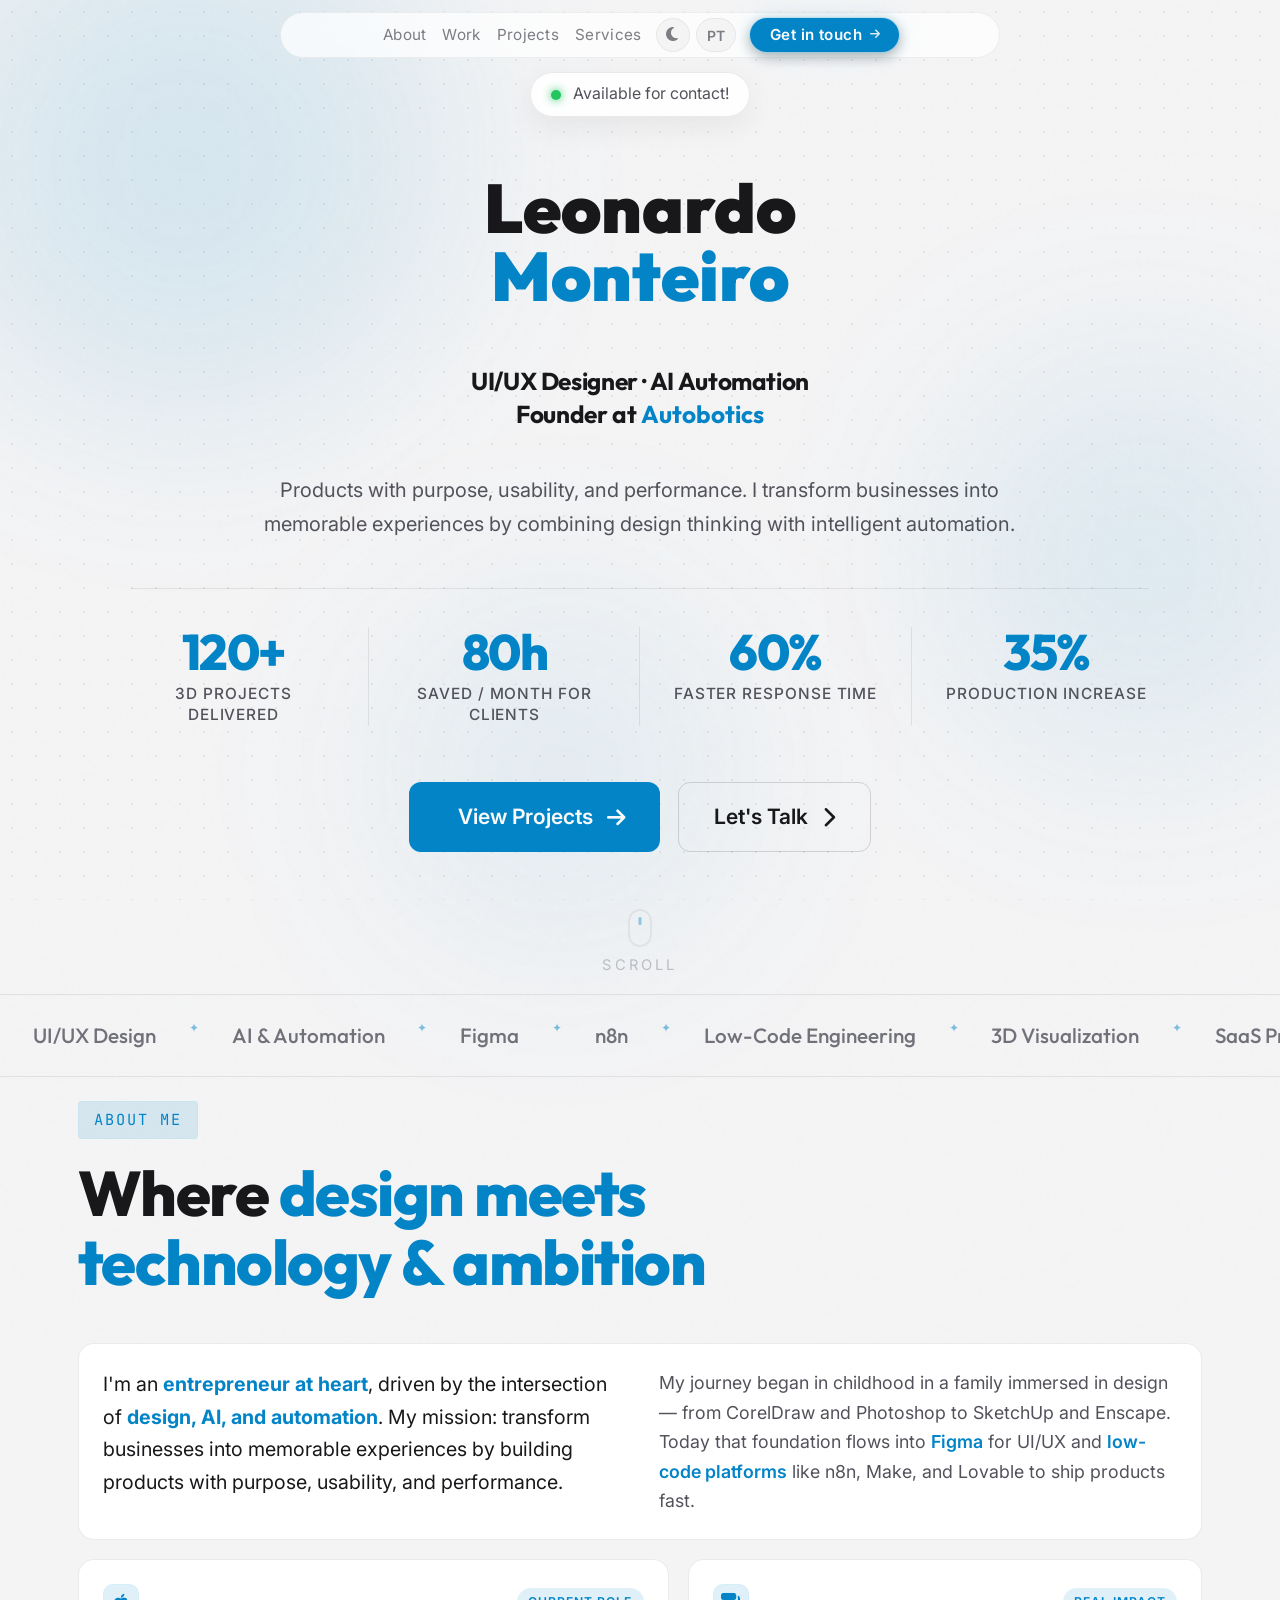
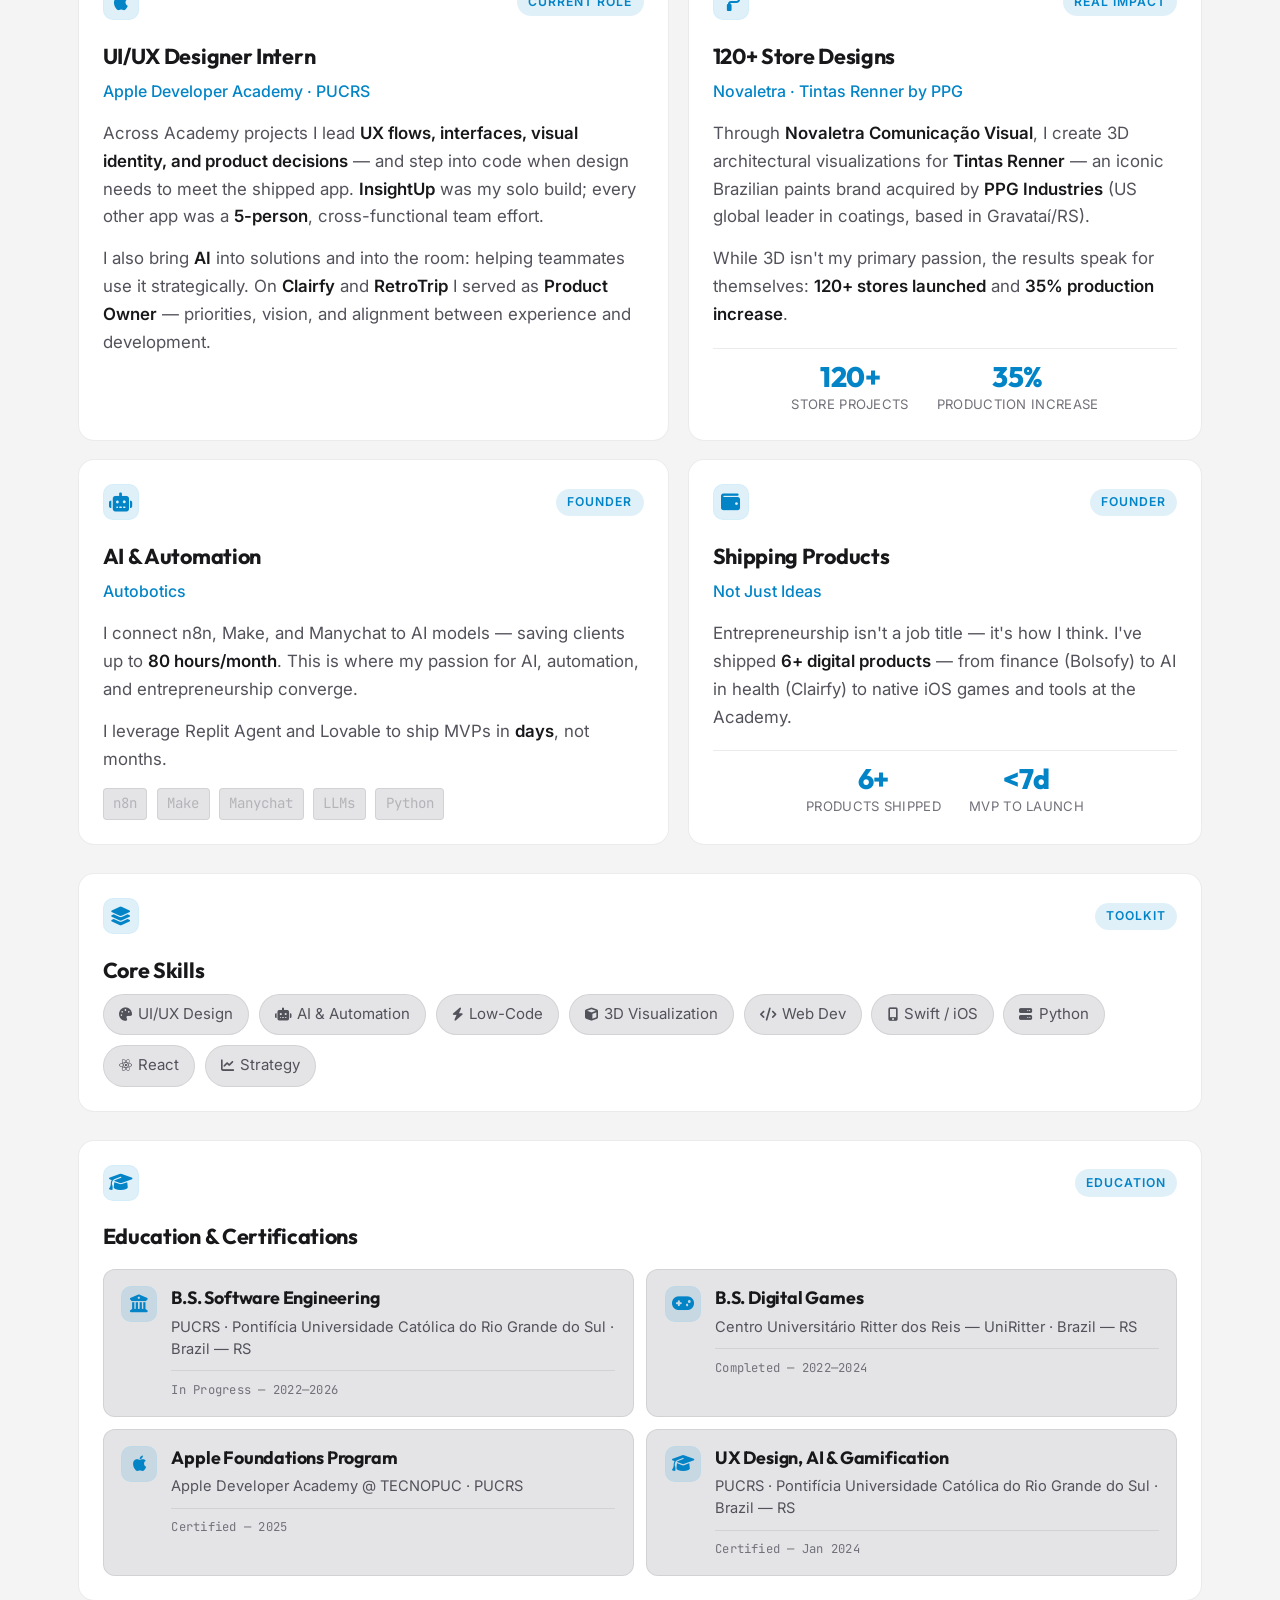
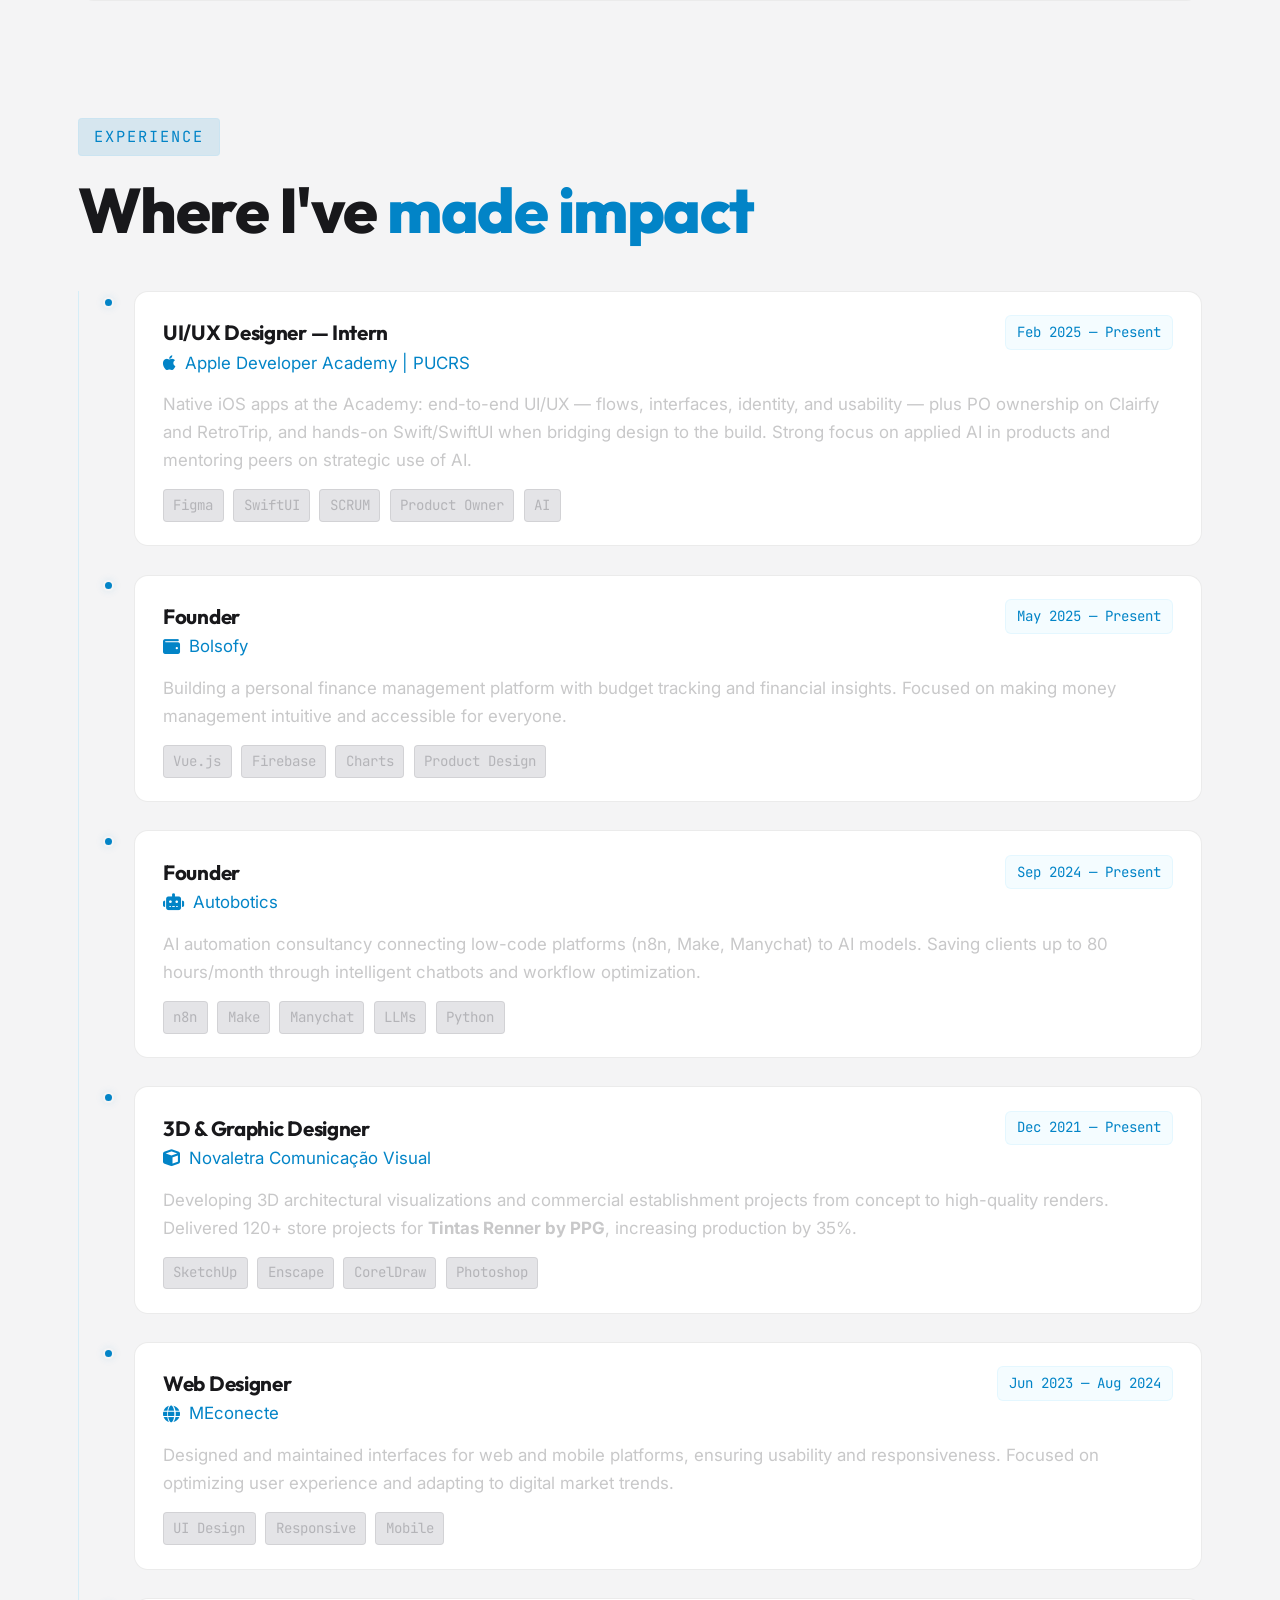
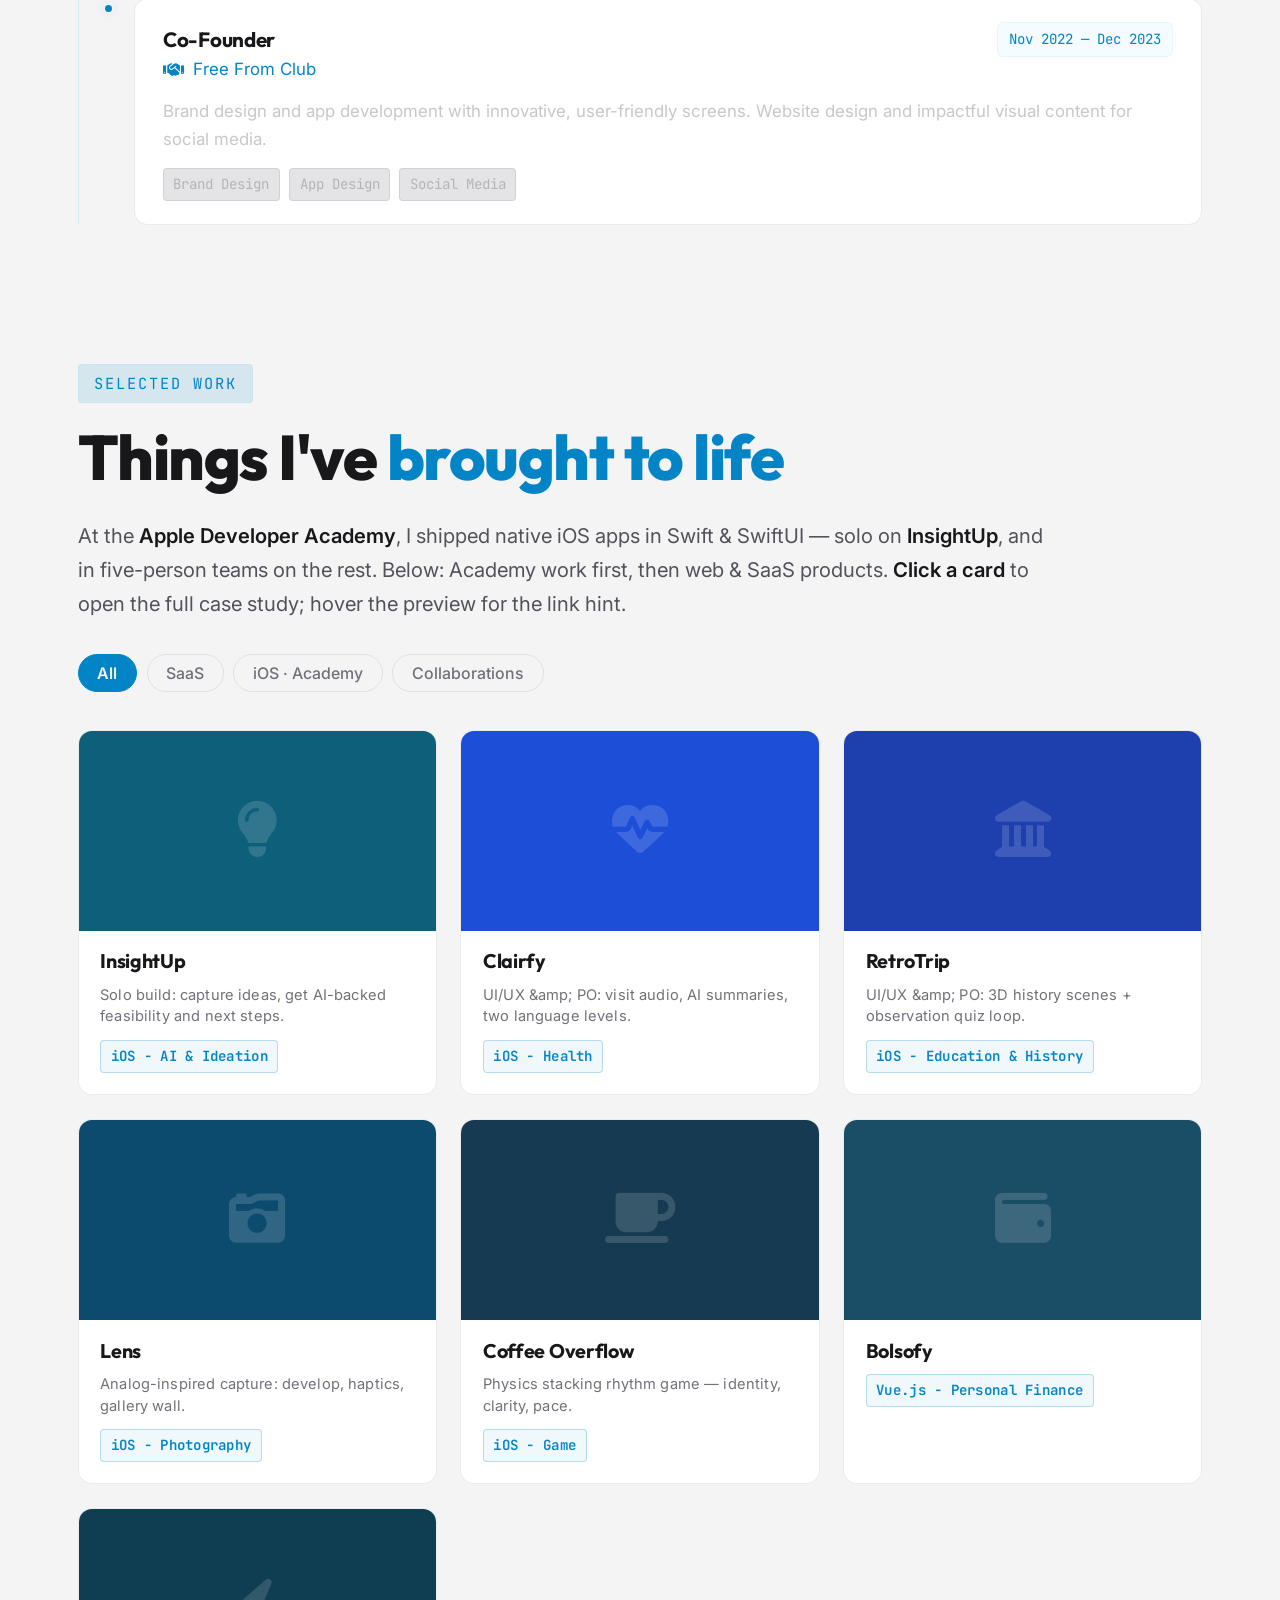
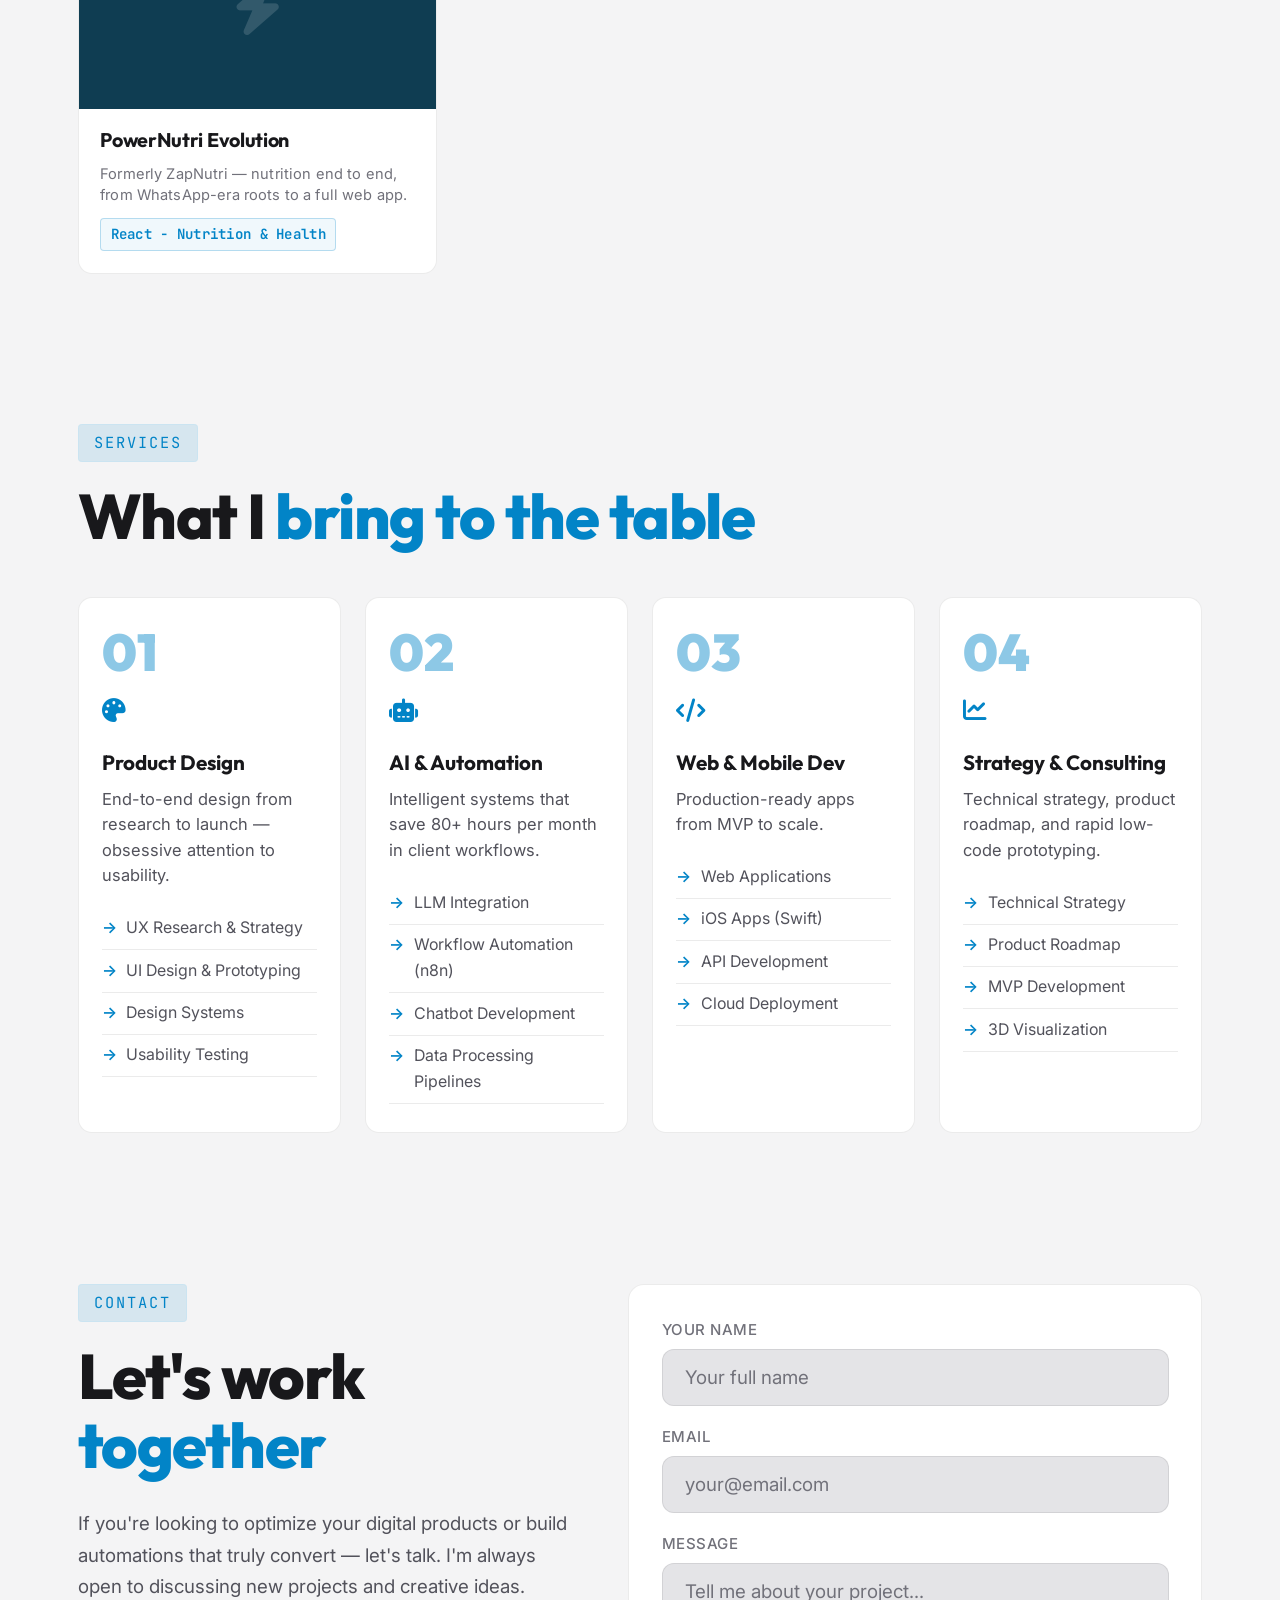
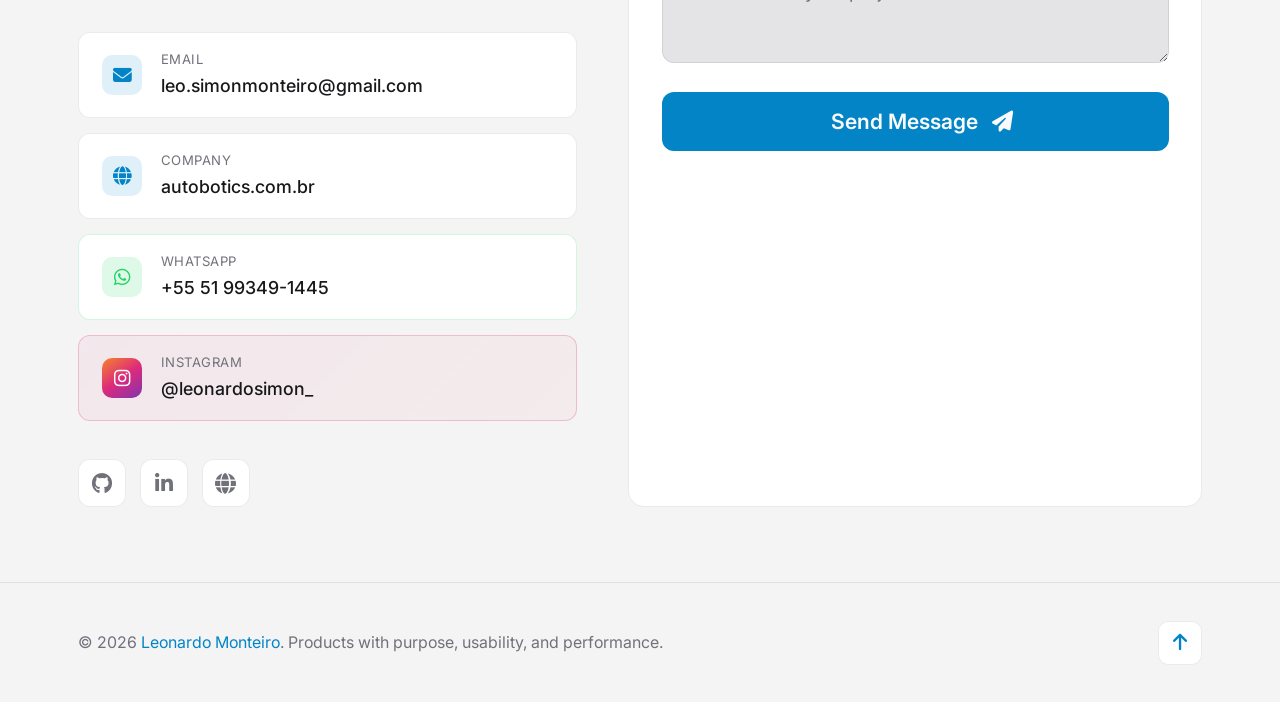
==== commit d8a0a151: "Update contact section: Refactored HTML structure by introducing a header for the contact informatio" ====
--- a/index.html
+++ b/index.html
@@ -12,7 +12,7 @@
   <link rel="preconnect" href="https://fonts.gstatic.com" crossorigin>
   <link href="https://fonts.googleapis.com/css2?family=Inter:wght@300;400;500;600;700;800;900&family=JetBrains+Mono:wght@400;500&family=Outfit:wght@300;400;500;600;700;800;900&display=swap" rel="stylesheet">
   <link rel="stylesheet" href="https://cdnjs.cloudflare.com/ajax/libs/font-awesome/6.5.1/css/all.min.css">
-  <link rel="stylesheet" href="styles.css?v=5">
+  <link rel="stylesheet" href="styles.css?v=7">
 </head>
 <body>
 
@@ -421,8 +421,7 @@
             <p class="project-card-lead" data-i18n="projects.insightLead">Solo build: capture ideas, get AI-backed feasibility and next steps.</p>
             <div class="project-tags"><span class="tag tag--stack">iOS - AI &amp; Ideation</span></div>
           </div>
-          <a href="project-insightup.html" class="project-card-hit" aria-label="InsightUp — open project page"></a>
-          <span class="project-card-detail-icon" aria-hidden="true"><i class="fas fa-up-right-from-square"></i></span>
+          <a href="project-insightup.html" class="project-card-hit" aria-label="InsightUp — open project page"><span class="project-card-detail-icon" aria-hidden="true"><i class="fas fa-up-right-from-square"></i></span></a>
         </article>
 
         <article class="project-card reveal" data-category="ios collab">
@@ -434,8 +433,7 @@
             <p class="project-card-lead" data-i18n="projects.clairfyLead">UI/UX &amp; PO: visit audio, AI summaries, two language levels.</p>
             <div class="project-tags"><span class="tag tag--stack">iOS - Health</span></div>
           </div>
-          <a href="project-clairfy.html" class="project-card-hit" aria-label="Clairfy — open project page"></a>
-          <span class="project-card-detail-icon" aria-hidden="true"><i class="fas fa-up-right-from-square"></i></span>
+          <a href="project-clairfy.html" class="project-card-hit" aria-label="Clairfy — open project page"><span class="project-card-detail-icon" aria-hidden="true"><i class="fas fa-up-right-from-square"></i></span></a>
         </article>
 
         <article class="project-card reveal" data-category="ios collab">
@@ -447,8 +445,7 @@
             <p class="project-card-lead" data-i18n="projects.retroLead">UI/UX &amp; PO: 3D history scenes + observation quiz loop.</p>
             <div class="project-tags"><span class="tag tag--stack">iOS - Education &amp; History</span></div>
           </div>
-          <a href="project-retrotrip.html" class="project-card-hit" aria-label="RetroTrip — open project page"></a>
-          <span class="project-card-detail-icon" aria-hidden="true"><i class="fas fa-up-right-from-square"></i></span>
+          <a href="project-retrotrip.html" class="project-card-hit" aria-label="RetroTrip — open project page"><span class="project-card-detail-icon" aria-hidden="true"><i class="fas fa-up-right-from-square"></i></span></a>
         </article>
 
         <article class="project-card reveal" data-category="ios collab">
@@ -460,8 +457,7 @@
             <p class="project-card-lead" data-i18n="projects.lensLead">Analog-inspired capture: develop, haptics, gallery wall.</p>
             <div class="project-tags"><span class="tag tag--stack">iOS - Photography</span></div>
           </div>
-          <a href="project-lens.html" class="project-card-hit" aria-label="Lens — open project page"></a>
-          <span class="project-card-detail-icon" aria-hidden="true"><i class="fas fa-up-right-from-square"></i></span>
+          <a href="project-lens.html" class="project-card-hit" aria-label="Lens — open project page"><span class="project-card-detail-icon" aria-hidden="true"><i class="fas fa-up-right-from-square"></i></span></a>
         </article>
 
         <article class="project-card reveal" data-category="ios collab">
@@ -473,8 +469,7 @@
             <p class="project-card-lead" data-i18n="projects.coffeeLead">Physics stacking rhythm game — identity, clarity, pace.</p>
             <div class="project-tags"><span class="tag tag--stack">iOS - Game</span></div>
           </div>
-          <a href="project-coffeeoverflow.html" class="project-card-hit" aria-label="Coffee Overflow — open project page"></a>
-          <span class="project-card-detail-icon" aria-hidden="true"><i class="fas fa-up-right-from-square"></i></span>
+          <a href="project-coffeeoverflow.html" class="project-card-hit" aria-label="Coffee Overflow — open project page"><span class="project-card-detail-icon" aria-hidden="true"><i class="fas fa-up-right-from-square"></i></span></a>
         </article>
 
         <!-- Web & SaaS -->
@@ -486,8 +481,7 @@
             <h3 class="project-card-title">Bolsofy</h3>
             <div class="project-tags"><span class="tag tag--stack">Vue.js - Personal Finance</span></div>
           </div>
-          <a href="project-bolsofy.html" class="project-card-hit" aria-label="Bolsofy — open project page"></a>
-          <span class="project-card-detail-icon" aria-hidden="true"><i class="fas fa-up-right-from-square"></i></span>
+          <a href="project-bolsofy.html" class="project-card-hit" aria-label="Bolsofy — open project page"><span class="project-card-detail-icon" aria-hidden="true"><i class="fas fa-up-right-from-square"></i></span></a>
         </article>
 
         <article class="project-card reveal" data-category="saas">
@@ -499,8 +493,7 @@
             <p class="project-card-lead" data-i18n="projects.powerLead">Formerly ZapNutri — nutrition end to end, from WhatsApp-era roots to a full web app.</p>
             <div class="project-tags"><span class="tag tag--stack">React - Nutrition &amp; Health</span></div>
           </div>
-          <a href="project-powernutri.html" class="project-card-hit" aria-label="PowerNutri Evolution (formerly ZapNutri) — open project page"></a>
-          <span class="project-card-detail-icon" aria-hidden="true"><i class="fas fa-up-right-from-square"></i></span>
+          <a href="project-powernutri.html" class="project-card-hit" aria-label="PowerNutri Evolution (formerly ZapNutri) — open project page"><span class="project-card-detail-icon" aria-hidden="true"><i class="fas fa-up-right-from-square"></i></span></a>
         </article>
       </div>
     </div>
@@ -572,12 +565,12 @@
   <!-- ====== CONTACT ====== -->
   <section class="section" id="contact">
     <div class="container">
-      <div class="section-header">
-        <span class="section-tag reveal" data-i18n="contact.tag">Contact</span>
-        <h2 class="section-title reveal" data-i18n-html="contact.titleHtml">Let's work<br><span class="gradient-text">together</span></h2>
-      </div>
       <div class="contact-layout">
         <div class="contact-info reveal">
+          <header class="contact-header">
+            <span class="section-tag reveal" data-i18n="contact.tag">Contact</span>
+            <h2 class="section-title reveal" data-i18n-html="contact.titleHtml">Let's work<br><span class="gradient-text">together</span></h2>
+          </header>
           <p class="contact-desc" data-i18n="contact.desc">If you're looking to optimize your digital products or build automations that truly convert — let's talk. I'm always open to discussing new projects and creative ideas.</p>
 
           <div class="contact-links">
--- a/styles.css
+++ b/styles.css
@@ -683,11 +683,11 @@
 @media (min-width: 1024px) { .projects-grid { grid-template-columns: repeat(3, 1fr); } }
 .project-card { background: var(--bg-card); border: 1px solid var(--border); border-radius: 14px; overflow: hidden; transition: all 0.3s var(--ease-out); position: relative; }
 .project-card:hover { border-color: var(--border-hover); box-shadow: 0 20px 50px rgba(0,0,0,0.3), 0 0 30px rgba(112,214,255,0.03); transform: translateY(-4px); }
-/* Card inteiro abre a case study; ícone decorativo só na faixa do preview (acima do hit, pointer-events none) */
+/* Card inteiro é um único link; ícone de detalhe fica dentro do <a> para hover/clique coerentes */
 .project-card-hit {
   position: absolute;
   inset: 0;
-  z-index: 1;
+  z-index: 2;
   border-radius: 14px;
   cursor: pointer;
 }
@@ -704,11 +704,11 @@
   display: flex;
   align-items: center;
   justify-content: center;
-  z-index: 2;
-  pointer-events: none;
+  z-index: 1;
   opacity: 0;
   transform: translateY(10px);
   transition: opacity 0.3s var(--ease-out), transform 0.3s var(--ease-out);
+  pointer-events: auto;
 }
 .project-card:hover .project-card-detail-icon {
   opacity: 1;
@@ -730,7 +730,13 @@
 .project-image--solid {
   background: var(--project-surface, #18181b) !important;
 }
-.project-icon-wrap { font-size: 3rem; color: rgba(255,255,255,0.15); position: relative; z-index: 2; }
+.project-icon-wrap {
+  font-size: 3rem;
+  color: rgba(255,255,255,0.15);
+  position: relative;
+  z-index: 0;
+  pointer-events: none;
+}
 .project-overlay { position: absolute; inset: 0; background: rgba(0,0,0,0.7); backdrop-filter: blur(6px); display: flex; align-items: center; justify-content: center; opacity: 0; transition: opacity 0.3s var(--ease-out); z-index: 3; }
 .project-card:hover .project-overlay { opacity: 1; }
 .project-content { padding: 1.25rem; }
@@ -786,9 +792,46 @@
 /* ============================================================ */
 /* CONTACT                                                        */
 /* ============================================================ */
-.contact-layout { display: grid; grid-template-columns: 1fr; gap: 3rem; }
-@media (min-width: 900px) { .contact-layout { grid-template-columns: 1fr 1.3fr; gap: 3rem; } }
-.contact-desc { font-size: 1rem; color: var(--text2); margin-bottom: 2rem; line-height: 1.7; }
+#contact .contact-header {
+  margin-bottom: 1.5rem;
+}
+#contact .contact-header .section-tag {
+  margin-bottom: 1rem;
+}
+#contact .contact-header .section-title {
+  margin: 0;
+}
+.contact-info {
+  display: flex;
+  flex-direction: column;
+  min-width: 0;
+}
+.contact-layout {
+  display: grid;
+  grid-template-columns: 1fr;
+  gap: 2.75rem;
+  align-items: start;
+}
+@media (min-width: 900px) {
+  .contact-layout {
+    grid-template-columns: minmax(0, 1fr) minmax(0, 1.15fr);
+    gap: clamp(1.75rem, 4vw, 2.75rem);
+    align-items: stretch;
+  }
+  .contact-info {
+    height: 100%;
+  }
+  #contact .socials {
+    margin-top: auto;
+    padding-top: 0.5rem;
+  }
+}
+.contact-desc {
+  font-size: 1rem;
+  color: var(--text2);
+  margin-bottom: 1.5rem;
+  line-height: 1.7;
+}
 .contact-links { display: flex; flex-direction: column; gap: 0.75rem; margin-bottom: 1.5rem; }
 .contact-link { display: flex; align-items: center; gap: 1rem; padding: 0.9rem 1.25rem; background: var(--bg-card); border: 1px solid var(--border); border-radius: 12px; transition: all 0.3s var(--ease-out); color: var(--text2); text-decoration: none; }
 .contact-link:hover { border-color: var(--accent); transform: translateX(4px); }
@@ -805,15 +848,6 @@
 .socials { display: flex; gap: 0.75rem; }
 .social-link { width: 48px; height: 48px; display: flex; align-items: center; justify-content: center; background: var(--bg-card); border: 1px solid var(--border); border-radius: 12px; color: var(--text3); font-size: 1.1rem; transition: all 0.3s var(--ease-out); text-decoration: none; }
 .social-link:hover { border-color: var(--accent); color: var(--accent); transform: translateY(-3px); box-shadow: 0 0 15px var(--accent-dim); }
-
-/* Contact form */
-.contact-form { display: flex; flex-direction: column; gap: 1rem; }
-.form-group { position: relative; }
-.form-group label { display: block; font-size: 0.8rem; font-weight: 500; color: var(--text3); margin-bottom: 0.35rem; text-transform: uppercase; letter-spacing: 0.5px; }
-.form-group input, .form-group textarea { width: 100%; padding: 0.9rem 1.15rem; background: var(--bg-card); border: 1px solid var(--border); border-radius: 12px; color: var(--text); font-size: 1rem; font-family: var(--font-body); transition: all 0.3s; }
-.form-group input::placeholder, .form-group textarea::placeholder { color: var(--text3); }
-.form-group input:focus, .form-group textarea:focus { outline: none; border-color: var(--accent); box-shadow: 0 0 0 3px var(--accent-dim); }
-.form-group textarea { resize: vertical; min-height: 100px; }
 
 /* Footer */
 .footer { padding: 2rem 0; border-top: 1px solid var(--border); position: relative; z-index: 2; }
@@ -835,48 +869,20 @@
   .projects-grid { grid-template-columns: 1fr; }
 }
 
-/* ============================================================ */
-/* CONTACT — Alignment & Spacing Fixes                          */
-/* ============================================================ */
-#contact .section-header {
-  margin-bottom: 2rem;
-}
-.contact-layout {
-  display: grid;
-  grid-template-columns: 1fr;
-  gap: 3rem;
-  align-items: start;
-}
-@media (min-width: 900px) {
-  .contact-layout {
-    grid-template-columns: 1fr 1.2fr;
-    gap: 3.5rem;
-    align-items: start;
-  }
-}
-.contact-desc {
-  font-size: 1rem;
-  color: var(--text2);
-  margin-bottom: 1.75rem;
-  line-height: 1.7;
-}
-.contact-links {
-  display: flex;
-  flex-direction: column;
-  gap: 0.75rem;
-  margin-bottom: 1.5rem;
-}
-.socials {
-  display: flex;
-  gap: 0.75rem;
-}
-
-/* Contact form */
+/* Contact form (detailed) */
 .contact-form-wrap {
   background: var(--bg-card);
   border: 1px solid var(--border);
   border-radius: 16px;
   padding: 1.75rem;
+  display: flex;
+  flex-direction: column;
+  min-height: 0;
+}
+@media (min-width: 900px) {
+  .contact-form-wrap {
+    height: 100%;
+  }
 }
 .contact-form {
   display: flex;
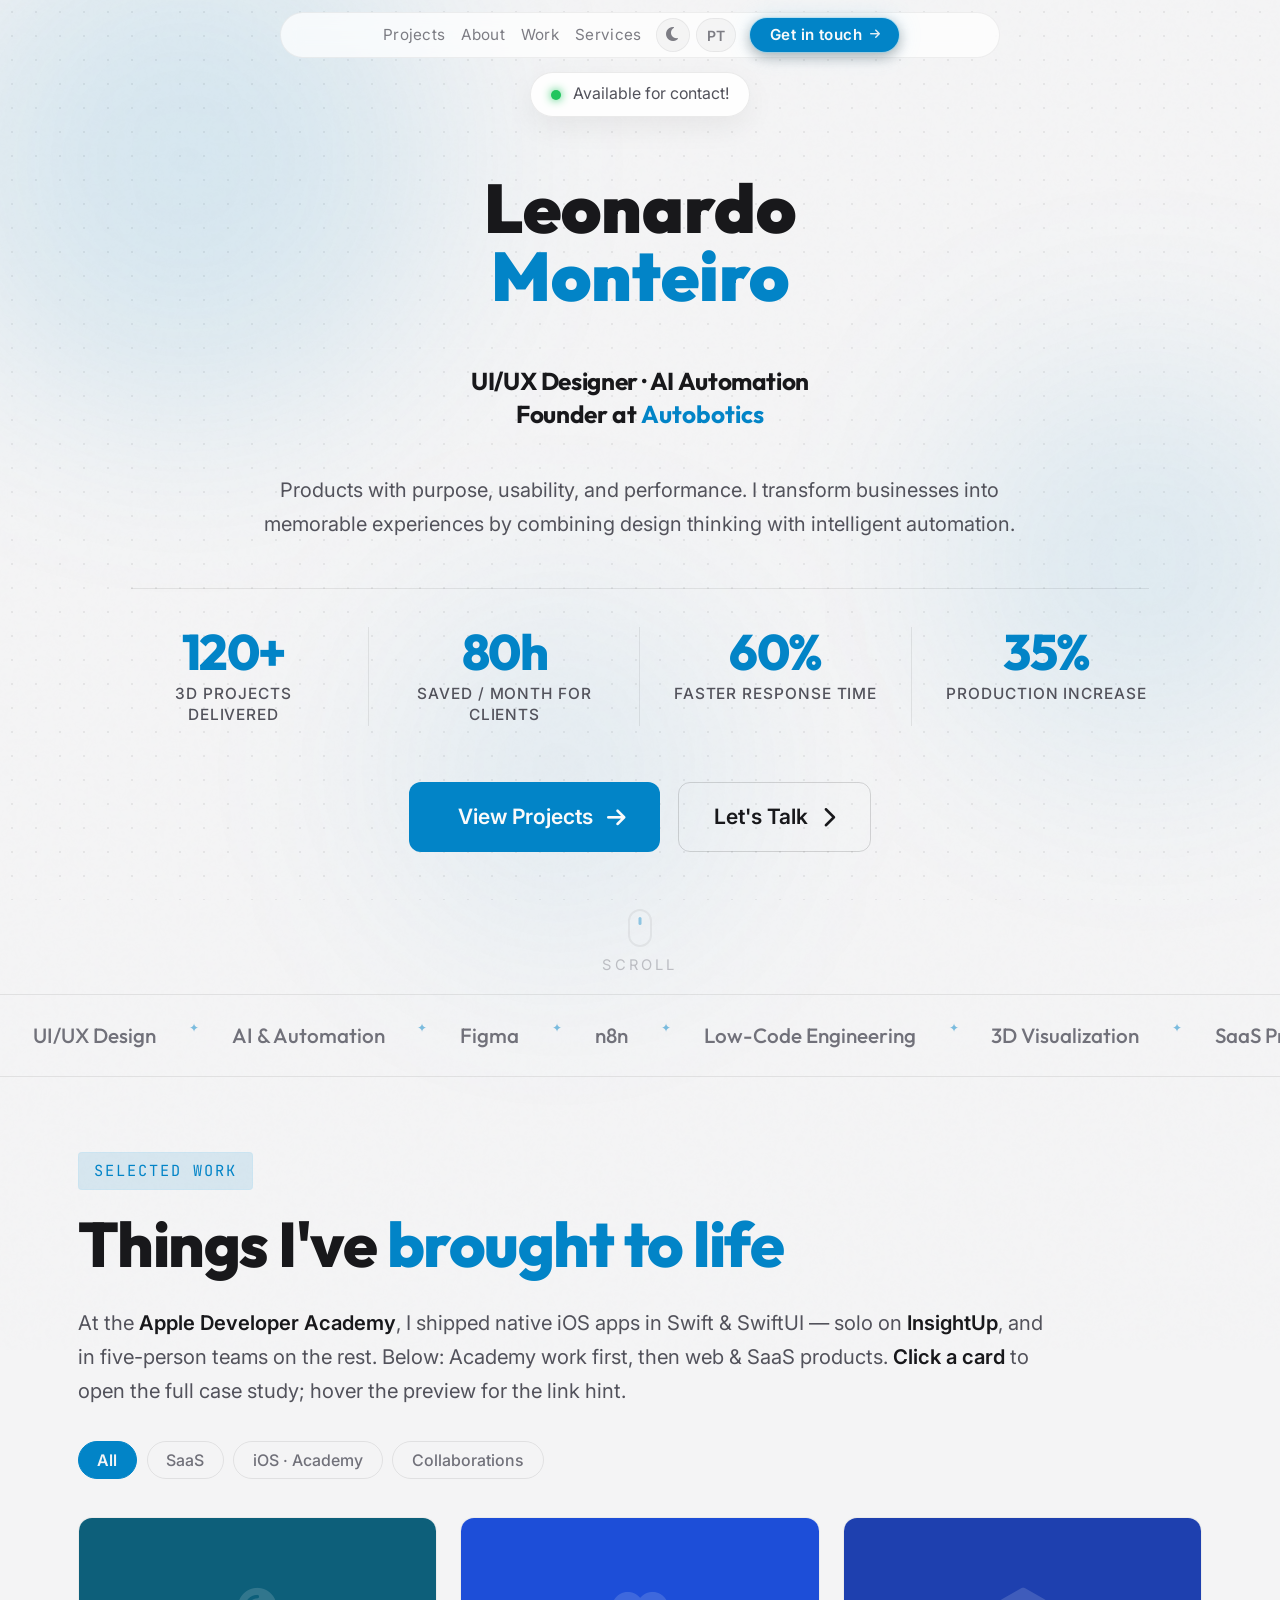
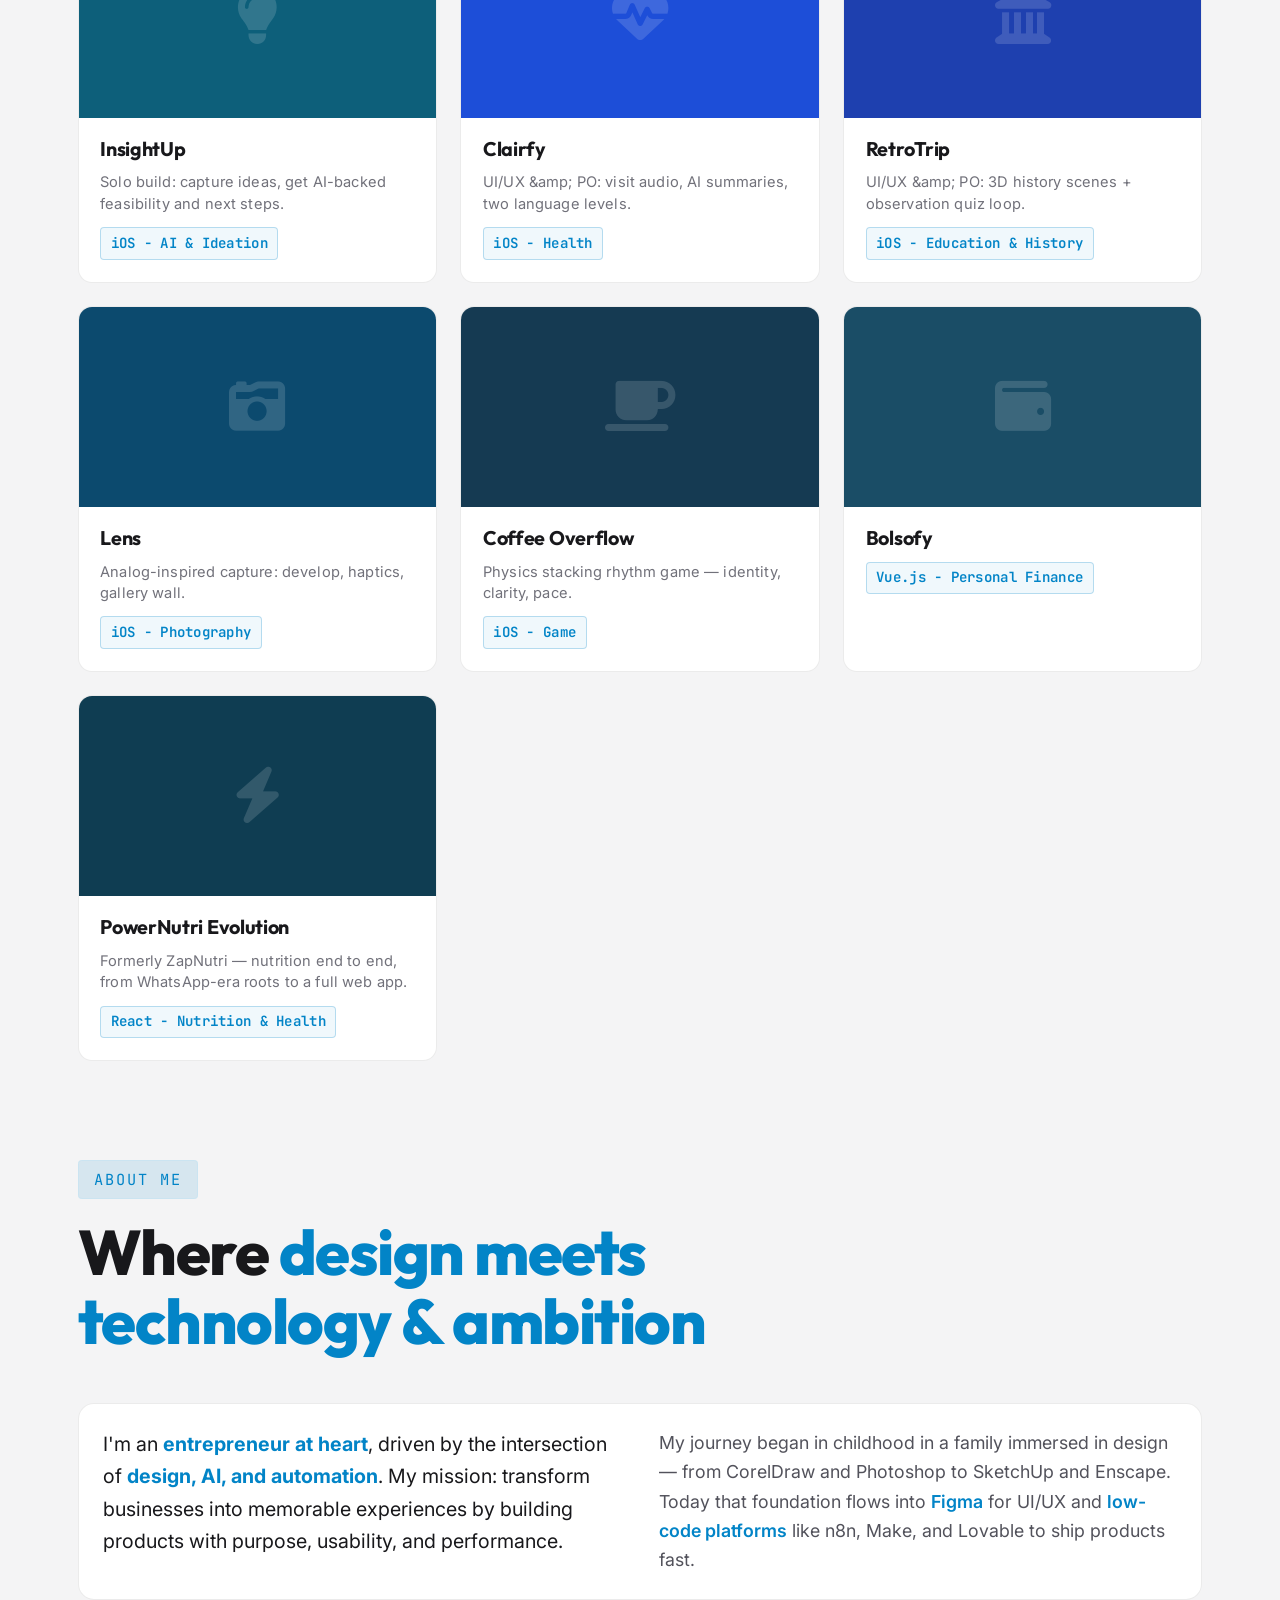
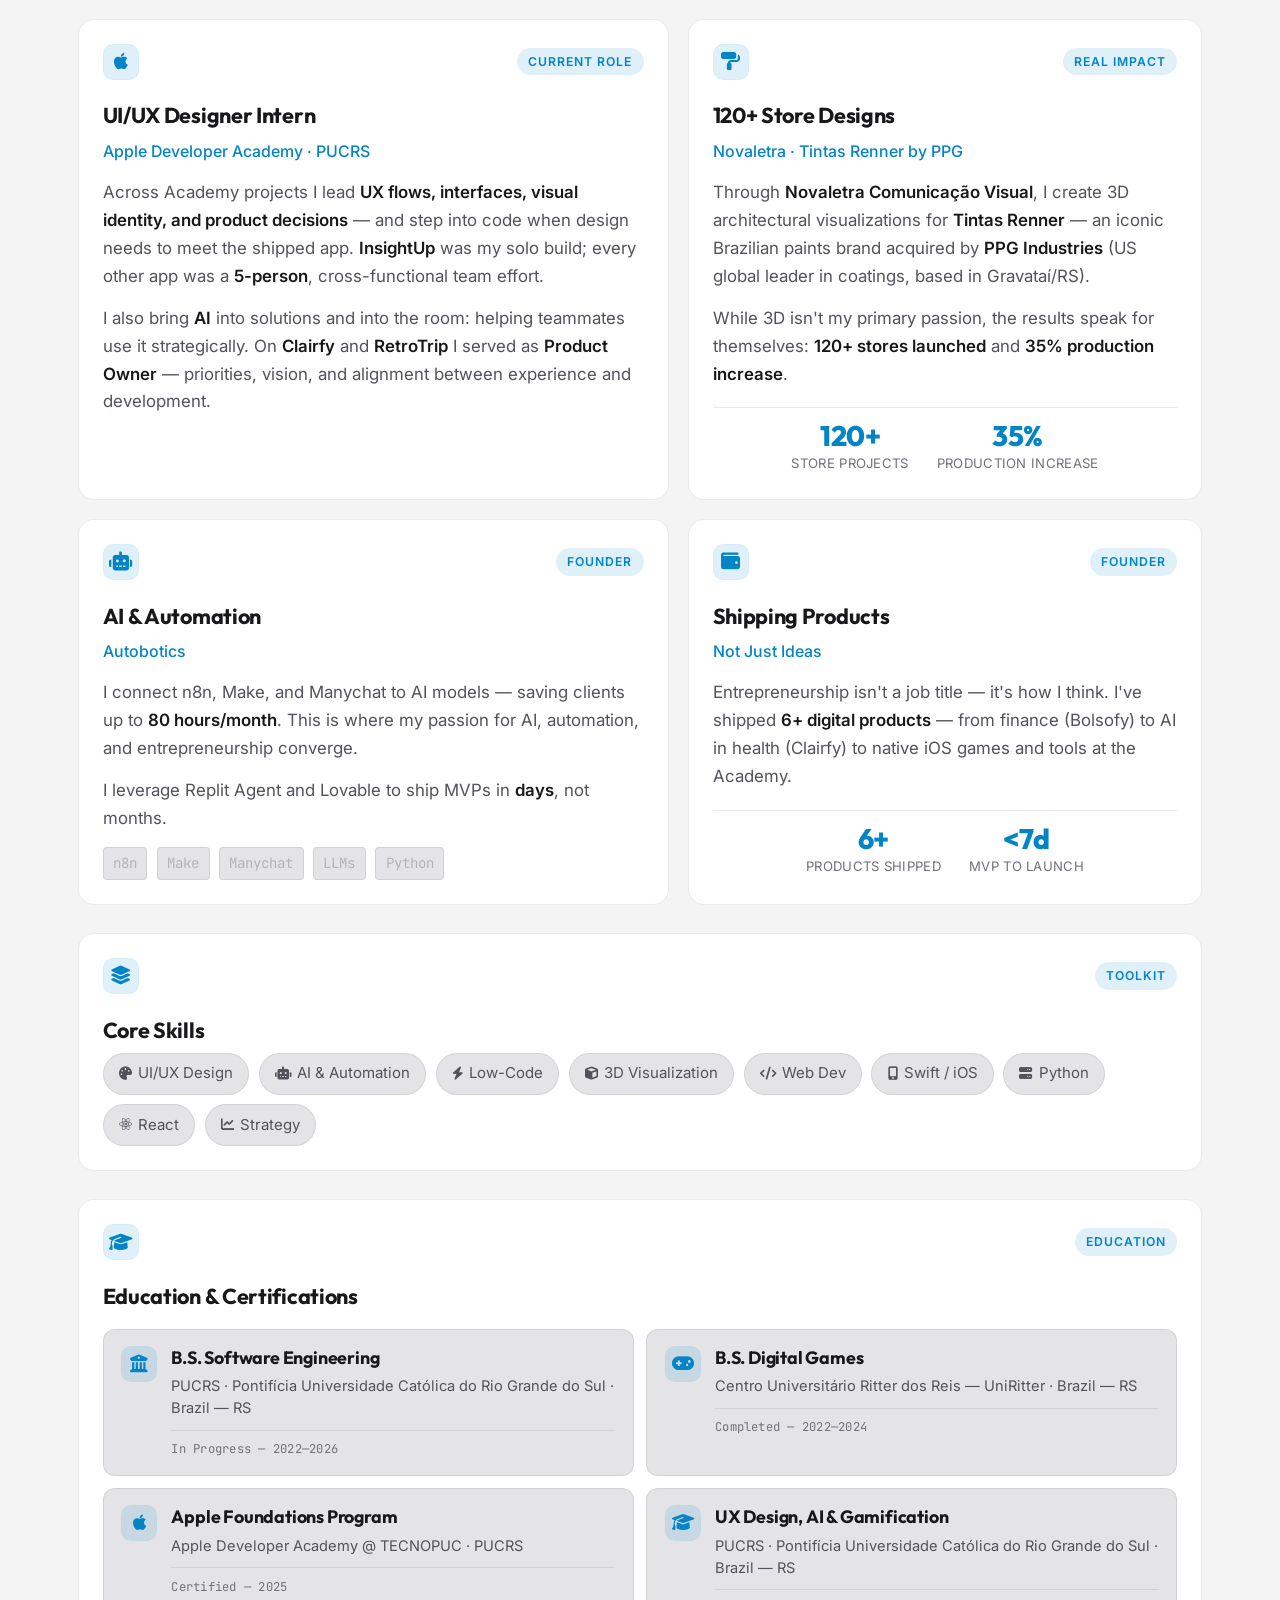
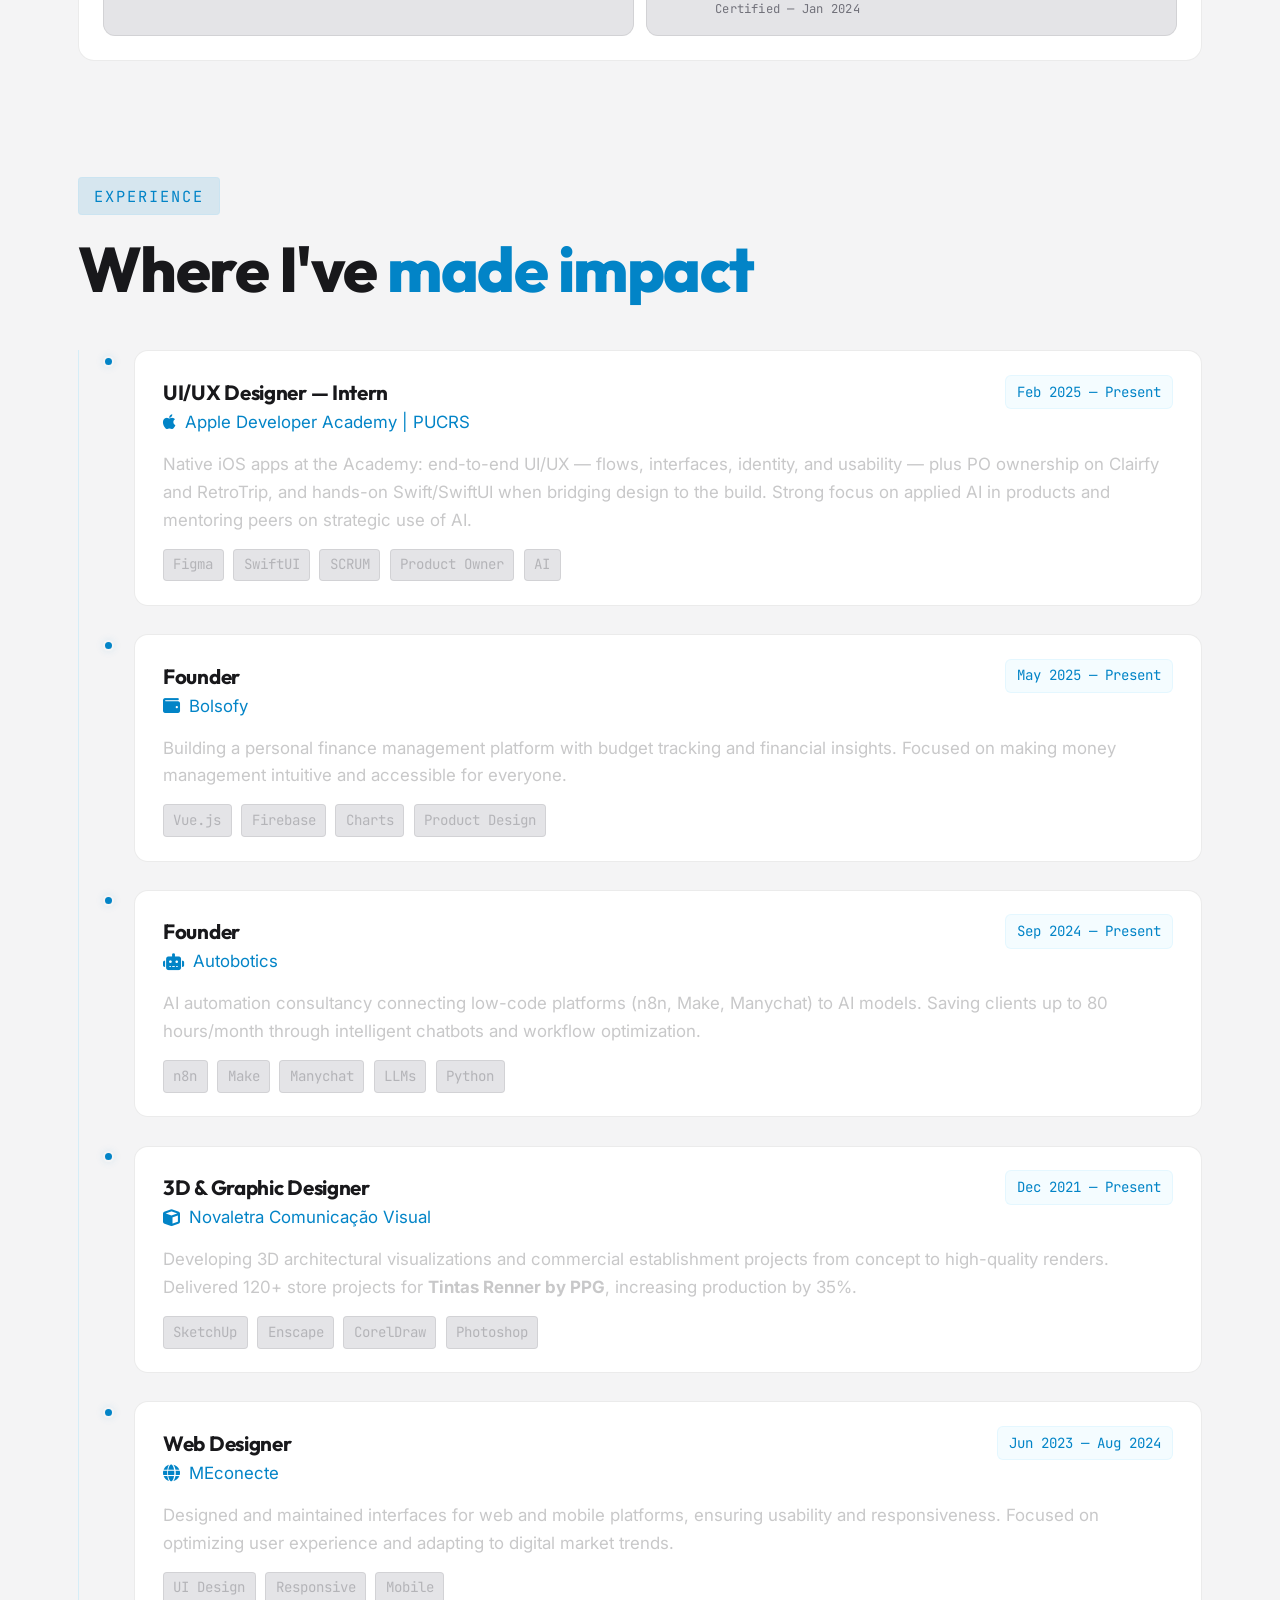
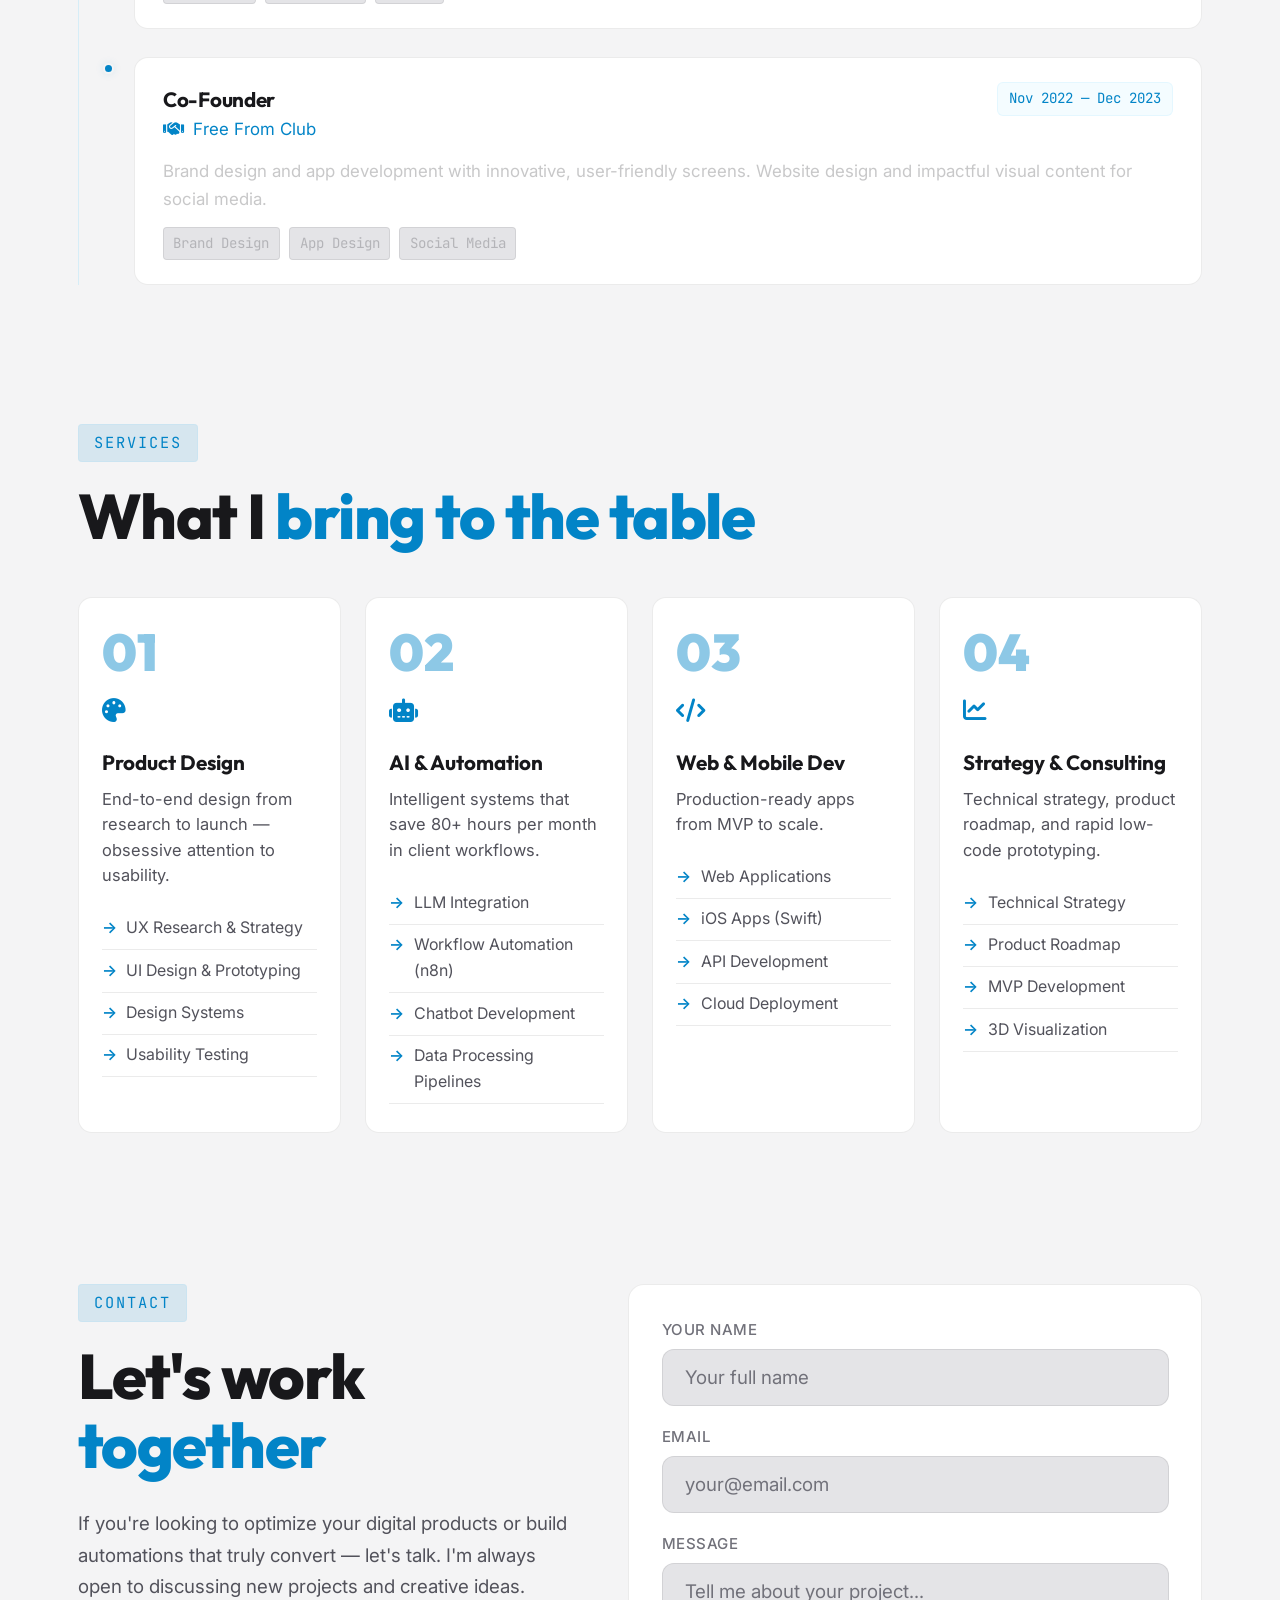
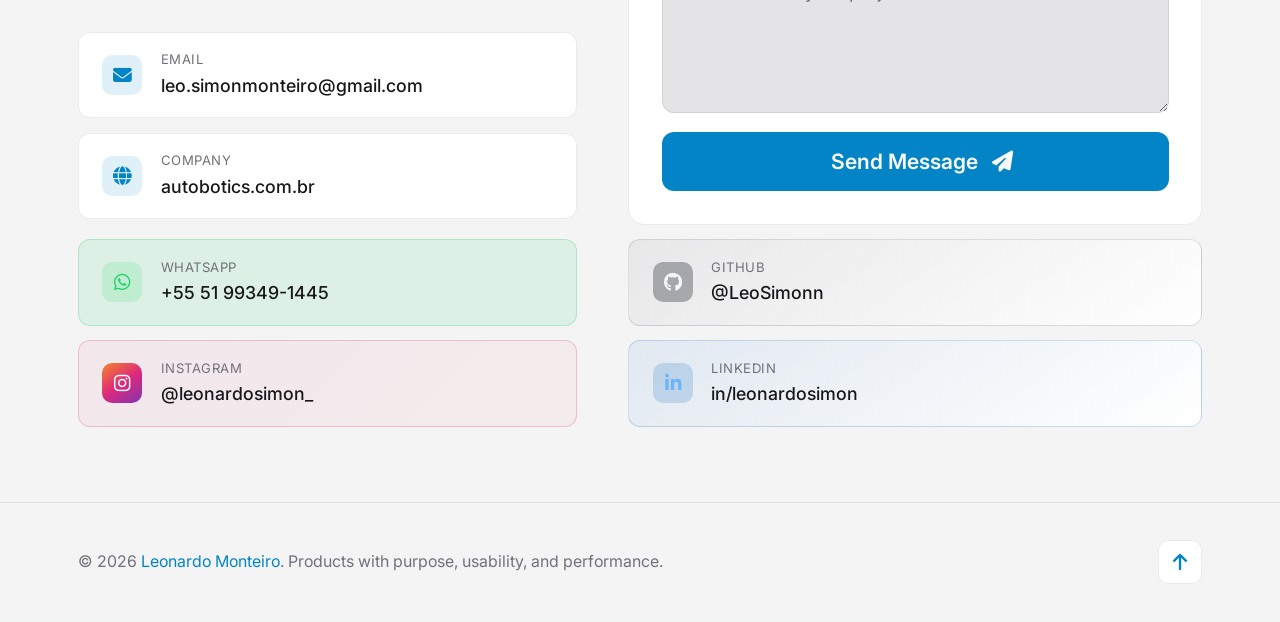
==== commit 9b705540: "Add GitHub and LinkedIn profiles: Enhanced i18n.js with new translations for GitHub and LinkedIn sec" ====
--- a/index.html
+++ b/index.html
@@ -12,7 +12,7 @@
   <link rel="preconnect" href="https://fonts.gstatic.com" crossorigin>
   <link href="https://fonts.googleapis.com/css2?family=Inter:wght@300;400;500;600;700;800;900&family=JetBrains+Mono:wght@400;500&family=Outfit:wght@300;400;500;600;700;800;900&display=swap" rel="stylesheet">
   <link rel="stylesheet" href="https://cdnjs.cloudflare.com/ajax/libs/font-awesome/6.5.1/css/all.min.css">
-  <link rel="stylesheet" href="styles.css?v=7">
+  <link rel="stylesheet" href="styles.css?v=10">
 </head>
 <body>
 
@@ -33,9 +33,9 @@
   <nav class="nav" id="nav">
     <div class="nav-content">
       <div class="nav-links">
+        <a href="#projects" class="nav-link" data-i18n="nav.projects">Projects</a>
         <a href="#about" class="nav-link" data-i18n="nav.about">About</a>
         <a href="#experience" class="nav-link" data-i18n="nav.work">Work</a>
-        <a href="#projects" class="nav-link" data-i18n="nav.projects">Projects</a>
         <a href="#services" class="nav-link" data-i18n="nav.services">Services</a>
       </div>
       <div class="nav-tools" role="toolbar" data-i18n-aria="nav.toolsToolbarAria" aria-label="Appearance and language">
@@ -140,6 +140,116 @@
     </div>
   </div>
 
+  <!-- ====== PROJECTS ====== -->
+  <section class="section" id="projects">
+    <div class="container">
+      <div class="section-header">
+        <span class="section-tag reveal" data-i18n="projects.tag">Selected Work</span>
+        <h2 class="section-title reveal" data-i18n-html="projects.titleHtml">Things I've <span class="gradient-text">brought to life</span></h2>
+      </div>
+
+      <p class="projects-lead reveal" data-i18n-html="projects.leadHtml">
+        At the <strong>Apple Developer Academy</strong>, I shipped native iOS apps in Swift &amp; SwiftUI — solo on <strong>InsightUp</strong>, and in five-person teams on the rest. Below: Academy work first, then web &amp; SaaS products. <strong>Click a card</strong> to open the full case study; hover the preview for the link hint.
+      </p>
+
+      <div class="filter-bar reveal">
+        <button type="button" class="filter-btn active" data-filter="all" data-i18n="projects.fAll">All</button>
+        <button type="button" class="filter-btn" data-filter="saas" data-i18n="projects.fSaas">SaaS</button>
+        <button type="button" class="filter-btn" data-filter="ios" data-i18n="projects.fIos">iOS · Academy</button>
+        <button type="button" class="filter-btn" data-filter="collab" data-i18n="projects.fCollab">Collaborations</button>
+      </div>
+
+      <div class="projects-grid">
+        <!-- Apple Developer Academy — native iOS -->
+        <article class="project-card reveal" data-category="ios">
+          <div class="project-image project-image--solid" style="--project-surface: #0d5f7a;">
+            <div class="project-icon-wrap"><i class="fas fa-lightbulb"></i></div>
+          </div>
+          <div class="project-content project-content--minimal">
+            <h3 class="project-card-title">InsightUp</h3>
+            <p class="project-card-lead" data-i18n="projects.insightLead">Solo build: capture ideas, get AI-backed feasibility and next steps.</p>
+            <div class="project-tags"><span class="tag tag--stack">iOS - AI &amp; Ideation</span></div>
+          </div>
+          <a href="project-insightup.html" class="project-card-hit" aria-label="InsightUp — open project page"><span class="project-card-detail-icon" aria-hidden="true"><i class="fas fa-up-right-from-square"></i></span></a>
+        </article>
+
+        <article class="project-card reveal" data-category="ios collab">
+          <div class="project-image project-image--solid" style="--project-surface: #1d4ed8;">
+            <div class="project-icon-wrap"><i class="fas fa-heartbeat"></i></div>
+          </div>
+          <div class="project-content project-content--minimal">
+            <h3 class="project-card-title">Clairfy</h3>
+            <p class="project-card-lead" data-i18n="projects.clairfyLead">UI/UX &amp; PO: visit audio, AI summaries, two language levels.</p>
+            <div class="project-tags"><span class="tag tag--stack">iOS - Health</span></div>
+          </div>
+          <a href="project-clairfy.html" class="project-card-hit" aria-label="Clairfy — open project page"><span class="project-card-detail-icon" aria-hidden="true"><i class="fas fa-up-right-from-square"></i></span></a>
+        </article>
+
+        <article class="project-card reveal" data-category="ios collab">
+          <div class="project-image project-image--solid" style="--project-surface: #1e40af;">
+            <div class="project-icon-wrap"><i class="fas fa-landmark"></i></div>
+          </div>
+          <div class="project-content project-content--minimal">
+            <h3 class="project-card-title">RetroTrip</h3>
+            <p class="project-card-lead" data-i18n="projects.retroLead">UI/UX &amp; PO: 3D history scenes + observation quiz loop.</p>
+            <div class="project-tags"><span class="tag tag--stack">iOS - Education &amp; History</span></div>
+          </div>
+          <a href="project-retrotrip.html" class="project-card-hit" aria-label="RetroTrip — open project page"><span class="project-card-detail-icon" aria-hidden="true"><i class="fas fa-up-right-from-square"></i></span></a>
+        </article>
+
+        <article class="project-card reveal" data-category="ios collab">
+          <div class="project-image project-image--solid" style="--project-surface: #0c4a6e;">
+            <div class="project-icon-wrap"><i class="fas fa-camera-retro"></i></div>
+          </div>
+          <div class="project-content project-content--minimal">
+            <h3 class="project-card-title">Lens</h3>
+            <p class="project-card-lead" data-i18n="projects.lensLead">Analog-inspired capture: develop, haptics, gallery wall.</p>
+            <div class="project-tags"><span class="tag tag--stack">iOS - Photography</span></div>
+          </div>
+          <a href="project-lens.html" class="project-card-hit" aria-label="Lens — open project page"><span class="project-card-detail-icon" aria-hidden="true"><i class="fas fa-up-right-from-square"></i></span></a>
+        </article>
+
+        <article class="project-card reveal" data-category="ios collab">
+          <div class="project-image project-image--solid" style="--project-surface: #153a52;">
+            <div class="project-icon-wrap"><i class="fas fa-coffee"></i></div>
+          </div>
+          <div class="project-content project-content--minimal">
+            <h3 class="project-card-title">Coffee Overflow</h3>
+            <p class="project-card-lead" data-i18n="projects.coffeeLead">Physics stacking rhythm game — identity, clarity, pace.</p>
+            <div class="project-tags"><span class="tag tag--stack">iOS - Game</span></div>
+          </div>
+          <a href="project-coffeeoverflow.html" class="project-card-hit" aria-label="Coffee Overflow — open project page"><span class="project-card-detail-icon" aria-hidden="true"><i class="fas fa-up-right-from-square"></i></span></a>
+        </article>
+
+        <!-- Web & SaaS -->
+        <article class="project-card reveal" data-category="saas">
+          <div class="project-image project-image--solid" style="--project-surface: #1a4d66;">
+            <div class="project-icon-wrap"><i class="fas fa-wallet"></i></div>
+          </div>
+          <div class="project-content project-content--minimal">
+            <h3 class="project-card-title">Bolsofy</h3>
+            <div class="project-tags"><span class="tag tag--stack">Vue.js - Personal Finance</span></div>
+          </div>
+          <a href="project-bolsofy.html" class="project-card-hit" aria-label="Bolsofy — open project page"><span class="project-card-detail-icon" aria-hidden="true"><i class="fas fa-up-right-from-square"></i></span></a>
+        </article>
+
+        <article class="project-card reveal" data-category="saas">
+          <div class="project-image project-image--solid" style="--project-surface: #0f3d52;">
+            <div class="project-icon-wrap"><i class="fas fa-bolt"></i></div>
+          </div>
+          <div class="project-content project-content--minimal">
+            <h3 class="project-card-title">PowerNutri Evolution</h3>
+            <p class="project-card-lead" data-i18n="projects.powerLead">Formerly ZapNutri — nutrition end to end, from WhatsApp-era roots to a full web app.</p>
+            <div class="project-tags"><span class="tag tag--stack">React - Nutrition &amp; Health</span></div>
+          </div>
+          <a href="project-powernutri.html" class="project-card-hit" aria-label="PowerNutri Evolution (formerly ZapNutri) — open project page"><span class="project-card-detail-icon" aria-hidden="true"><i class="fas fa-up-right-from-square"></i></span></a>
+        </article>
+      </div>
+    </div>
+  </section>
+
+
+
   <!-- ====== ABOUT - BENTO GRID ====== -->
   <section class="section" id="about">
     <div class="container">
@@ -387,114 +497,6 @@
             <div class="timeline-tags"><span class="tag">Brand Design</span><span class="tag">App Design</span><span class="tag">Social Media</span></div>
           </div>
         </div>
-      </div>
-    </div>
-  </section>
-
-  <!-- ====== PROJECTS ====== -->
-  <section class="section" id="projects">
-    <div class="container">
-      <div class="section-header">
-        <span class="section-tag reveal" data-i18n="projects.tag">Selected Work</span>
-        <h2 class="section-title reveal" data-i18n-html="projects.titleHtml">Things I've <span class="gradient-text">brought to life</span></h2>
-      </div>
-
-      <p class="projects-lead reveal" data-i18n-html="projects.leadHtml">
-        At the <strong>Apple Developer Academy</strong>, I shipped native iOS apps in Swift &amp; SwiftUI — solo on <strong>InsightUp</strong>, and in five-person teams on the rest. Below: Academy work first, then web &amp; SaaS products. <strong>Click a card</strong> to open the full case study; hover the preview for the link hint.
-      </p>
-
-      <div class="filter-bar reveal">
-        <button type="button" class="filter-btn active" data-filter="all" data-i18n="projects.fAll">All</button>
-        <button type="button" class="filter-btn" data-filter="saas" data-i18n="projects.fSaas">SaaS</button>
-        <button type="button" class="filter-btn" data-filter="ios" data-i18n="projects.fIos">iOS · Academy</button>
-        <button type="button" class="filter-btn" data-filter="collab" data-i18n="projects.fCollab">Collaborations</button>
-      </div>
-
-      <div class="projects-grid">
-        <!-- Apple Developer Academy — native iOS -->
-        <article class="project-card reveal" data-category="ios">
-          <div class="project-image project-image--solid" style="--project-surface: #0d5f7a;">
-            <div class="project-icon-wrap"><i class="fas fa-lightbulb"></i></div>
-          </div>
-          <div class="project-content project-content--minimal">
-            <h3 class="project-card-title">InsightUp</h3>
-            <p class="project-card-lead" data-i18n="projects.insightLead">Solo build: capture ideas, get AI-backed feasibility and next steps.</p>
-            <div class="project-tags"><span class="tag tag--stack">iOS - AI &amp; Ideation</span></div>
-          </div>
-          <a href="project-insightup.html" class="project-card-hit" aria-label="InsightUp — open project page"><span class="project-card-detail-icon" aria-hidden="true"><i class="fas fa-up-right-from-square"></i></span></a>
-        </article>
-
-        <article class="project-card reveal" data-category="ios collab">
-          <div class="project-image project-image--solid" style="--project-surface: #1d4ed8;">
-            <div class="project-icon-wrap"><i class="fas fa-heartbeat"></i></div>
-          </div>
-          <div class="project-content project-content--minimal">
-            <h3 class="project-card-title">Clairfy</h3>
-            <p class="project-card-lead" data-i18n="projects.clairfyLead">UI/UX &amp; PO: visit audio, AI summaries, two language levels.</p>
-            <div class="project-tags"><span class="tag tag--stack">iOS - Health</span></div>
-          </div>
-          <a href="project-clairfy.html" class="project-card-hit" aria-label="Clairfy — open project page"><span class="project-card-detail-icon" aria-hidden="true"><i class="fas fa-up-right-from-square"></i></span></a>
-        </article>
-
-        <article class="project-card reveal" data-category="ios collab">
-          <div class="project-image project-image--solid" style="--project-surface: #1e40af;">
-            <div class="project-icon-wrap"><i class="fas fa-landmark"></i></div>
-          </div>
-          <div class="project-content project-content--minimal">
-            <h3 class="project-card-title">RetroTrip</h3>
-            <p class="project-card-lead" data-i18n="projects.retroLead">UI/UX &amp; PO: 3D history scenes + observation quiz loop.</p>
-            <div class="project-tags"><span class="tag tag--stack">iOS - Education &amp; History</span></div>
-          </div>
-          <a href="project-retrotrip.html" class="project-card-hit" aria-label="RetroTrip — open project page"><span class="project-card-detail-icon" aria-hidden="true"><i class="fas fa-up-right-from-square"></i></span></a>
-        </article>
-
-        <article class="project-card reveal" data-category="ios collab">
-          <div class="project-image project-image--solid" style="--project-surface: #0c4a6e;">
-            <div class="project-icon-wrap"><i class="fas fa-camera-retro"></i></div>
-          </div>
-          <div class="project-content project-content--minimal">
-            <h3 class="project-card-title">Lens</h3>
-            <p class="project-card-lead" data-i18n="projects.lensLead">Analog-inspired capture: develop, haptics, gallery wall.</p>
-            <div class="project-tags"><span class="tag tag--stack">iOS - Photography</span></div>
-          </div>
-          <a href="project-lens.html" class="project-card-hit" aria-label="Lens — open project page"><span class="project-card-detail-icon" aria-hidden="true"><i class="fas fa-up-right-from-square"></i></span></a>
-        </article>
-
-        <article class="project-card reveal" data-category="ios collab">
-          <div class="project-image project-image--solid" style="--project-surface: #153a52;">
-            <div class="project-icon-wrap"><i class="fas fa-coffee"></i></div>
-          </div>
-          <div class="project-content project-content--minimal">
-            <h3 class="project-card-title">Coffee Overflow</h3>
-            <p class="project-card-lead" data-i18n="projects.coffeeLead">Physics stacking rhythm game — identity, clarity, pace.</p>
-            <div class="project-tags"><span class="tag tag--stack">iOS - Game</span></div>
-          </div>
-          <a href="project-coffeeoverflow.html" class="project-card-hit" aria-label="Coffee Overflow — open project page"><span class="project-card-detail-icon" aria-hidden="true"><i class="fas fa-up-right-from-square"></i></span></a>
-        </article>
-
-        <!-- Web & SaaS -->
-        <article class="project-card reveal" data-category="saas">
-          <div class="project-image project-image--solid" style="--project-surface: #1a4d66;">
-            <div class="project-icon-wrap"><i class="fas fa-wallet"></i></div>
-          </div>
-          <div class="project-content project-content--minimal">
-            <h3 class="project-card-title">Bolsofy</h3>
-            <div class="project-tags"><span class="tag tag--stack">Vue.js - Personal Finance</span></div>
-          </div>
-          <a href="project-bolsofy.html" class="project-card-hit" aria-label="Bolsofy — open project page"><span class="project-card-detail-icon" aria-hidden="true"><i class="fas fa-up-right-from-square"></i></span></a>
-        </article>
-
-        <article class="project-card reveal" data-category="saas">
-          <div class="project-image project-image--solid" style="--project-surface: #0f3d52;">
-            <div class="project-icon-wrap"><i class="fas fa-bolt"></i></div>
-          </div>
-          <div class="project-content project-content--minimal">
-            <h3 class="project-card-title">PowerNutri Evolution</h3>
-            <p class="project-card-lead" data-i18n="projects.powerLead">Formerly ZapNutri — nutrition end to end, from WhatsApp-era roots to a full web app.</p>
-            <div class="project-tags"><span class="tag tag--stack">React - Nutrition &amp; Health</span></div>
-          </div>
-          <a href="project-powernutri.html" class="project-card-hit" aria-label="PowerNutri Evolution (formerly ZapNutri) — open project page"><span class="project-card-detail-icon" aria-hidden="true"><i class="fas fa-up-right-from-square"></i></span></a>
-        </article>
       </div>
     </div>
   </section>
@@ -566,14 +568,14 @@
   <section class="section" id="contact">
     <div class="container">
       <div class="contact-layout">
-        <div class="contact-info reveal">
+        <div class="contact-info-top reveal">
           <header class="contact-header">
             <span class="section-tag reveal" data-i18n="contact.tag">Contact</span>
             <h2 class="section-title reveal" data-i18n-html="contact.titleHtml">Let's work<br><span class="gradient-text">together</span></h2>
           </header>
           <p class="contact-desc" data-i18n="contact.desc">If you're looking to optimize your digital products or build automations that truly convert — let's talk. I'm always open to discussing new projects and creative ideas.</p>
 
-          <div class="contact-links">
+          <div class="contact-links contact-links--primary">
             <a href="mailto:leo.simonmonteiro@gmail.com" class="contact-link">
               <div class="contact-link-icon"><i class="fas fa-envelope"></i></div>
               <div><div class="contact-link-label" data-i18n="contact.emailLabel">Email</div><div class="contact-link-value">leo.simonmonteiro@gmail.com</div></div>
@@ -582,39 +584,49 @@
               <div class="contact-link-icon"><i class="fas fa-globe"></i></div>
               <div><div class="contact-link-label" data-i18n="contact.companyLabel">Company</div><div class="contact-link-value">autobotics.com.br</div></div>
             </a>
-            <a href="https://wa.me/5551993491445" target="_blank" rel="noopener noreferrer" class="contact-link whatsapp-link">
-              <div class="contact-link-icon"><i class="fab fa-whatsapp"></i></div>
-              <div><div class="contact-link-label" data-i18n="contact.waLabel">WhatsApp</div><div class="contact-link-value">+55 51 99349-1445</div></div>
-            </a>
-            <a href="https://www.instagram.com/leonardosimon_/" target="_blank" rel="noopener noreferrer" class="contact-link contact-link--instagram">
-              <div class="contact-link-icon"><i class="fab fa-instagram"></i></div>
-              <div><div class="contact-link-label" data-i18n="contact.igLabel">Instagram</div><div class="contact-link-value" data-i18n="contact.igValue">@leonardosimon_</div></div>
-            </a>
-          </div>
-
-          <div class="socials">
-            <a href="https://github.com/LeoSimonn" target="_blank" class="social-link" aria-label="GitHub"><i class="fab fa-github"></i></a>
-            <a href="https://www.linkedin.com/in/leonardosimon" target="_blank" class="social-link" aria-label="LinkedIn"><i class="fab fa-linkedin-in"></i></a>
-            <a href="https://autobotics.com.br" target="_blank" class="social-link" aria-label="Website"><i class="fas fa-globe"></i></a>
-          </div>
-        </div>
-
-        <div class="contact-form-wrap reveal">
-          <form class="contact-form" id="contactForm">
-            <div class="form-group">
-              <label for="name" data-i18n="contact.formName">Your Name</label>
-              <input type="text" id="name" data-i18n-placeholder="contact.phName" placeholder="Your full name" required>
-            </div>
-            <div class="form-group">
-              <label for="email" data-i18n="contact.formEmail">Email</label>
-              <input type="email" id="email" data-i18n-placeholder="contact.phEmail" placeholder="your@email.com" required>
-            </div>
-            <div class="form-group">
-              <label for="message" data-i18n="contact.formMessage">Message</label>
-              <textarea id="message" data-i18n-placeholder="contact.phMessage" placeholder="Tell me about your project..." required></textarea>
-            </div>
-            <button type="submit" class="btn btn-primary btn-lg"><span class="btn-shine"></span><span data-i18n="contact.submit">Send Message</span> <i class="fas fa-paper-plane"></i></button>
-          </form>
+          </div>
+        </div>
+
+        <div class="contact-form-column reveal">
+          <div class="contact-form-wrap">
+            <form class="contact-form" id="contactForm">
+              <div class="form-group">
+                <label for="name" data-i18n="contact.formName">Your Name</label>
+                <input type="text" id="name" data-i18n-placeholder="contact.phName" placeholder="Your full name" required>
+              </div>
+              <div class="form-group">
+                <label for="email" data-i18n="contact.formEmail">Email</label>
+                <input type="email" id="email" data-i18n-placeholder="contact.phEmail" placeholder="your@email.com" required>
+              </div>
+              <div class="form-group form-group--message">
+                <label for="message" data-i18n="contact.formMessage">Message</label>
+                <textarea id="message" data-i18n-placeholder="contact.phMessage" placeholder="Tell me about your project..." required></textarea>
+              </div>
+              <button type="submit" class="btn btn-primary btn-lg"><span class="btn-shine"></span><span data-i18n="contact.submit">Send Message</span> <i class="fas fa-paper-plane"></i></button>
+            </form>
+          </div>
+        </div>
+
+        <div class="contact-links contact-links--lower reveal">
+          <a href="https://wa.me/5551993491445" target="_blank" rel="noopener noreferrer" class="contact-link whatsapp-link">
+            <div class="contact-link-icon"><i class="fab fa-whatsapp"></i></div>
+            <div><div class="contact-link-label" data-i18n="contact.waLabel">WhatsApp</div><div class="contact-link-value">+55 51 99349-1445</div></div>
+          </a>
+          <a href="https://www.instagram.com/leonardosimon_/" target="_blank" rel="noopener noreferrer" class="contact-link contact-link--instagram">
+            <div class="contact-link-icon"><i class="fab fa-instagram"></i></div>
+            <div><div class="contact-link-label" data-i18n="contact.igLabel">Instagram</div><div class="contact-link-value" data-i18n="contact.igValue">@leonardosimon_</div></div>
+          </a>
+        </div>
+
+        <div class="contact-links contact-links--social reveal">
+          <a href="https://github.com/LeoSimonn" target="_blank" rel="noopener noreferrer" class="contact-link contact-link--github" data-i18n-aria="contact.githubAria">
+            <div class="contact-link-icon"><i class="fab fa-github"></i></div>
+            <div><div class="contact-link-label" data-i18n="contact.githubLabel">GitHub</div><div class="contact-link-value" data-i18n="contact.githubValue">@LeoSimonn</div></div>
+          </a>
+          <a href="https://www.linkedin.com/in/leonardosimon" target="_blank" rel="noopener noreferrer" class="contact-link contact-link--linkedin" data-i18n-aria="contact.linkedinAria">
+            <div class="contact-link-icon"><i class="fab fa-linkedin-in"></i></div>
+            <div><div class="contact-link-label" data-i18n="contact.linkedinLabel">LinkedIn</div><div class="contact-link-value" data-i18n="contact.linkedinValue">in/leonardosimon</div></div>
+          </a>
         </div>
       </div>
     </div>
@@ -627,7 +639,7 @@
     </div>
   </footer>
 
-  <script src="i18n.js?v=1"></script>
+  <script src="i18n.js?v=2"></script>
   <script src="script.js?v=4"></script>
 </body>
 </html>
--- a/styles.css
+++ b/styles.css
@@ -801,7 +801,8 @@
 #contact .contact-header .section-title {
   margin: 0;
 }
-.contact-info {
+.contact-info-top {
+  grid-area: info;
   display: flex;
   flex-direction: column;
   min-width: 0;
@@ -809,21 +810,58 @@
 .contact-layout {
   display: grid;
   grid-template-columns: 1fr;
-  gap: 2.75rem;
+  grid-template-areas:
+    'info'
+    'form'
+    'lower'
+    'social';
+  gap: 1.5rem;
   align-items: start;
+}
+.contact-form-column {
+  grid-area: form;
+  display: flex;
+  flex-direction: column;
+  min-width: 0;
+  min-height: 0;
+}
+.contact-links--lower {
+  grid-area: lower;
 }
 @media (min-width: 900px) {
   .contact-layout {
     grid-template-columns: minmax(0, 1fr) minmax(0, 1.15fr);
-    gap: clamp(1.75rem, 4vw, 2.75rem);
+    grid-template-rows: auto auto;
+    grid-template-areas:
+      'info form'
+      'lower social';
+    gap: 0.75rem clamp(1.75rem, 4vw, 2.75rem);
     align-items: stretch;
   }
-  .contact-info {
+  .contact-form-column {
     height: 100%;
   }
-  #contact .socials {
-    margin-top: auto;
-    padding-top: 0.5rem;
+  .contact-form-wrap {
+    flex: 1;
+    display: flex;
+    flex-direction: column;
+    min-height: 0;
+  }
+  .contact-form {
+    flex: 1;
+    display: flex;
+    flex-direction: column;
+    min-height: 0;
+  }
+  .contact-form .form-group--message {
+    flex: 1;
+    display: flex;
+    flex-direction: column;
+    min-height: 0;
+  }
+  .contact-form .form-group--message textarea {
+    flex: 1;
+    min-height: 8rem;
   }
 }
 .contact-desc {
@@ -832,7 +870,17 @@
   margin-bottom: 1.5rem;
   line-height: 1.7;
 }
-.contact-links { display: flex; flex-direction: column; gap: 0.75rem; margin-bottom: 1.5rem; }
+.contact-links { display: flex; flex-direction: column; gap: 0.75rem; }
+.contact-links--primary {
+  margin-bottom: 0;
+}
+.contact-links--social {
+  grid-area: social;
+}
+.contact-links--lower .contact-link,
+.contact-links--social .contact-link {
+  min-width: 0;
+}
 .contact-link { display: flex; align-items: center; gap: 1rem; padding: 0.9rem 1.25rem; background: var(--bg-card); border: 1px solid var(--border); border-radius: 12px; transition: all 0.3s var(--ease-out); color: var(--text2); text-decoration: none; }
 .contact-link:hover { border-color: var(--accent); transform: translateX(4px); }
 .contact-link-icon { width: 40px; height: 40px; display: flex; align-items: center; justify-content: center; background: var(--accent-dim); border-radius: 10px; color: var(--accent); font-size: 1rem; flex-shrink: 0; }
@@ -840,14 +888,18 @@
 .contact-link-value { font-size: 0.95rem; color: var(--text); font-weight: 500; }
 
 /* WhatsApp */
-.whatsapp-link { border-color: rgba(37,211,102,0.2); }
-.whatsapp-link:hover { border-color: #25D366; transform: translateX(4px); box-shadow: 0 0 20px rgba(37,211,102,0.15); }
+.whatsapp-link {
+  border-color: rgba(37, 211, 102, 0.22);
+  background: rgba(37, 211, 102, 0.09);
+}
+.whatsapp-link:hover {
+  border-color: #25d366;
+  background: rgba(37, 211, 102, 0.14);
+  transform: translateX(4px);
+  box-shadow: 0 0 20px rgba(37, 211, 102, 0.15);
+}
 .whatsapp-link .contact-link-icon { background: rgba(37,211,102,0.15); color: #25D366; }
 .whatsapp-link:hover .contact-link-icon { background: #25D366; color: #fff; box-shadow: 0 0 12px rgba(37,211,102,0.4); }
-
-.socials { display: flex; gap: 0.75rem; }
-.social-link { width: 48px; height: 48px; display: flex; align-items: center; justify-content: center; background: var(--bg-card); border: 1px solid var(--border); border-radius: 12px; color: var(--text3); font-size: 1.1rem; transition: all 0.3s var(--ease-out); text-decoration: none; }
-.social-link:hover { border-color: var(--accent); color: var(--accent); transform: translateY(-3px); box-shadow: 0 0 15px var(--accent-dim); }
 
 /* Footer */
 .footer { padding: 2rem 0; border-top: 1px solid var(--border); position: relative; z-index: 2; }
@@ -875,14 +927,7 @@
   border: 1px solid var(--border);
   border-radius: 16px;
   padding: 1.75rem;
-  display: flex;
-  flex-direction: column;
-  min-height: 0;
-}
-@media (min-width: 900px) {
-  .contact-form-wrap {
-    height: 100%;
-  }
+  box-sizing: border-box;
 }
 .contact-form {
   display: flex;
@@ -1078,3 +1123,56 @@
 .contact-link--instagram:hover .contact-link-icon {
   box-shadow: 0 0 16px rgba(221, 42, 123, 0.45);
 }
+
+/* GitHub & LinkedIn — same card pattern as WhatsApp / Instagram */
+.contact-link--github {
+  border-color: rgba(36, 41, 47, 0.35);
+  background: linear-gradient(145deg, rgba(36, 41, 47, 0.14), rgba(36, 41, 47, 0.05));
+}
+.contact-link--github:hover {
+  border-color: #30363d;
+  transform: translateX(4px);
+  box-shadow: 0 0 22px rgba(36, 41, 47, 0.25);
+}
+.contact-link--github .contact-link-icon {
+  background: rgba(36, 41, 47, 0.35);
+  color: #f0f6fc;
+}
+.contact-link--github:hover .contact-link-icon {
+  background: #24292f;
+  color: #fff;
+  box-shadow: 0 0 14px rgba(36, 41, 47, 0.45);
+}
+.contact-link--linkedin {
+  border-color: rgba(10, 102, 194, 0.3);
+  background: linear-gradient(145deg, rgba(10, 102, 194, 0.12), rgba(10, 102, 194, 0.04));
+}
+.contact-link--linkedin:hover {
+  border-color: #0a66c2;
+  transform: translateX(4px);
+  box-shadow: 0 0 22px rgba(10, 102, 194, 0.18);
+}
+.contact-link--linkedin .contact-link-icon {
+  background: rgba(10, 102, 194, 0.18);
+  color: #70b5f9;
+}
+.contact-link--linkedin:hover .contact-link-icon {
+  background: #0a66c2;
+  color: #fff;
+  box-shadow: 0 0 14px rgba(10, 102, 194, 0.45);
+}
+[data-theme="light"] .contact-link--github {
+  border-color: rgba(36, 41, 47, 0.14);
+  background: linear-gradient(145deg, rgba(36, 41, 47, 0.06), rgba(255, 255, 255, 0.95));
+}
+[data-theme="light"] .contact-link--linkedin {
+  border-color: rgba(10, 102, 194, 0.2);
+  background: linear-gradient(145deg, rgba(10, 102, 194, 0.08), rgba(255, 255, 255, 0.96));
+}
+[data-theme="light"] .whatsapp-link {
+  border-color: rgba(37, 211, 102, 0.28);
+  background: rgba(37, 211, 102, 0.11);
+}
+[data-theme="light"] .whatsapp-link:hover {
+  background: rgba(37, 211, 102, 0.16);
+}
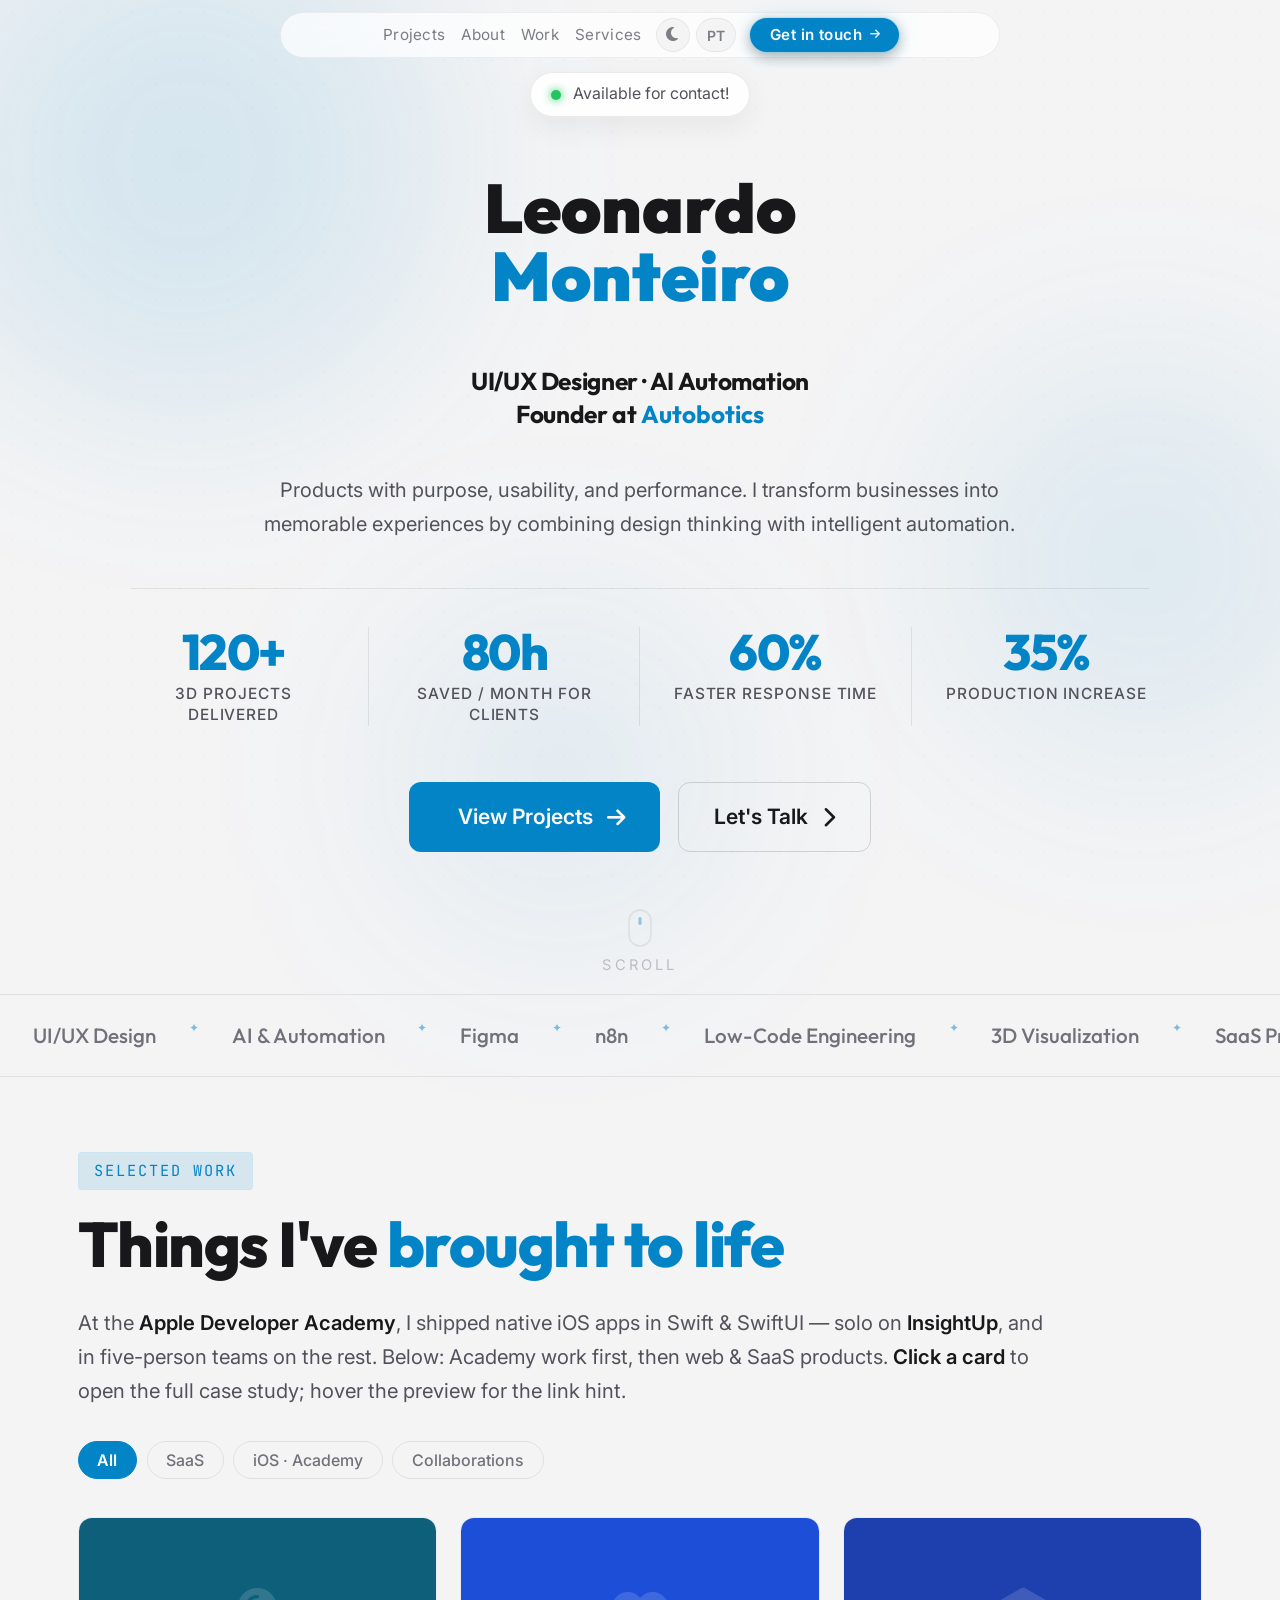
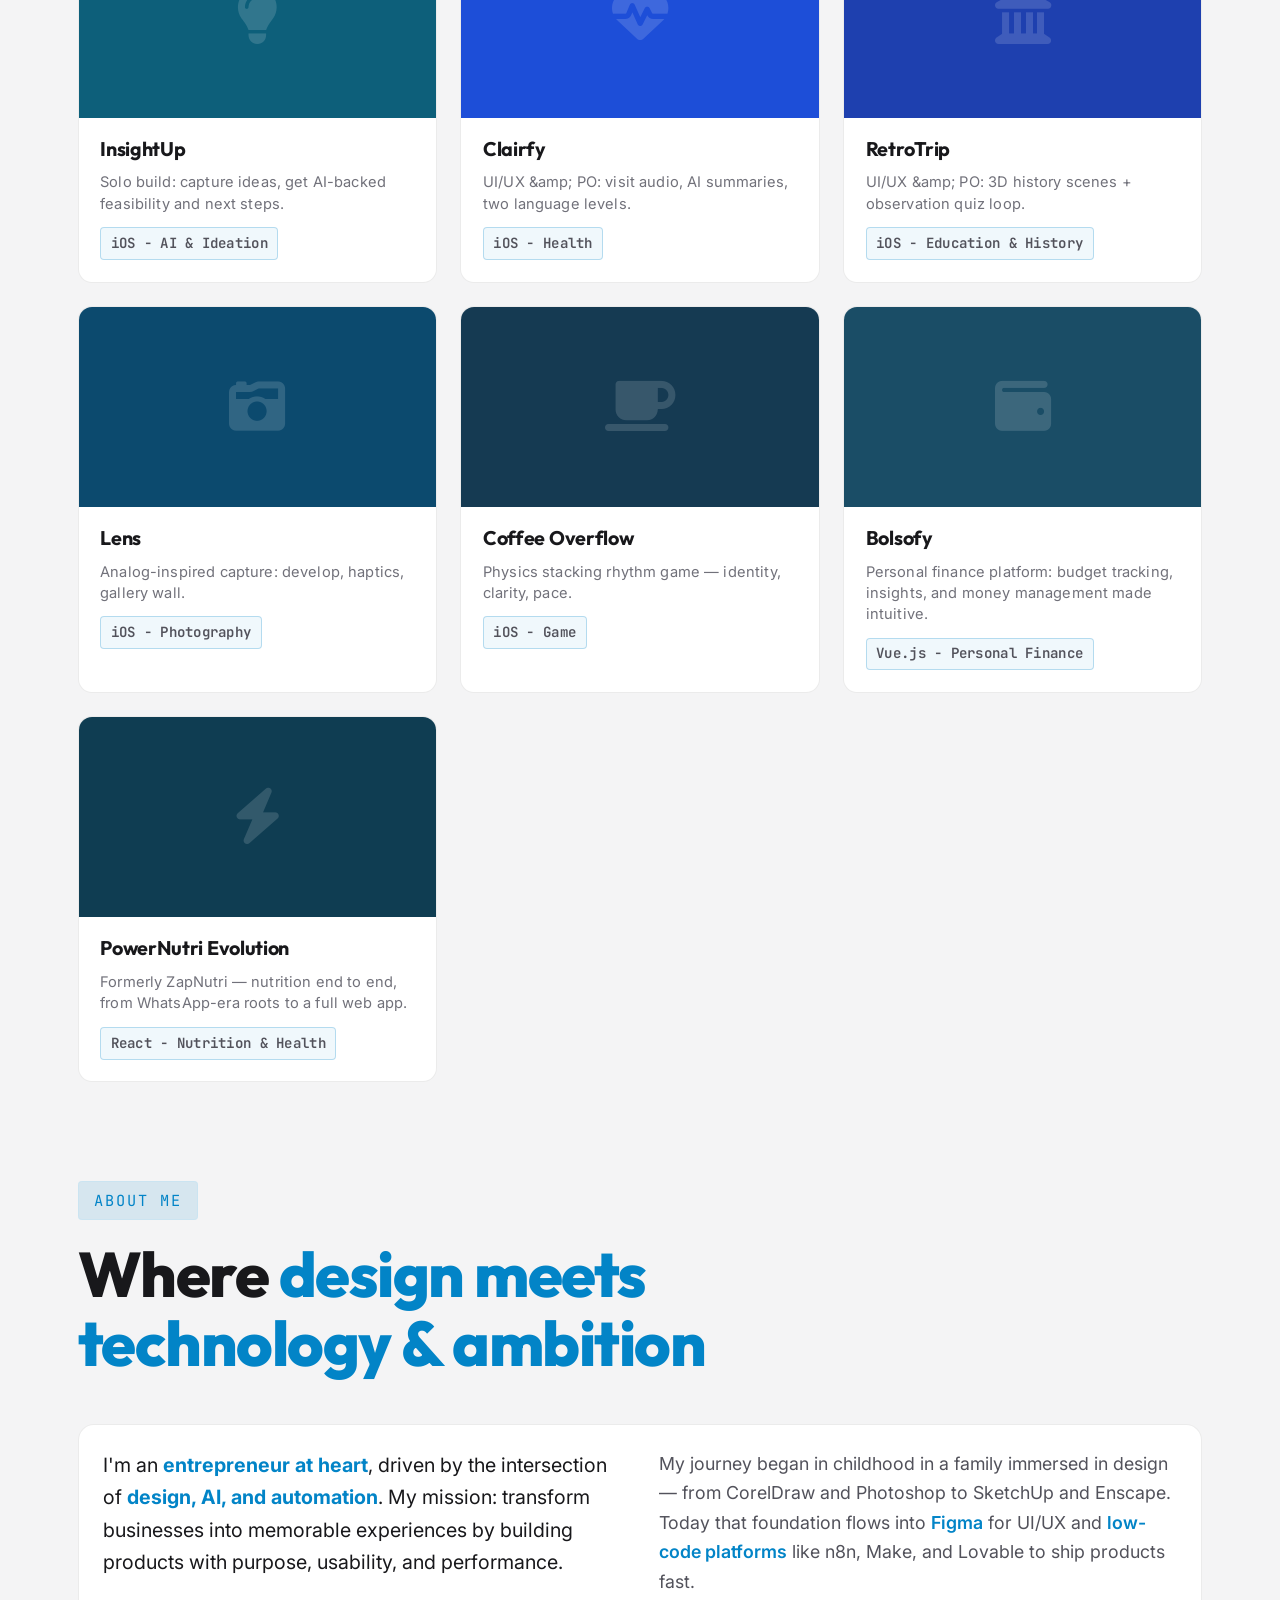
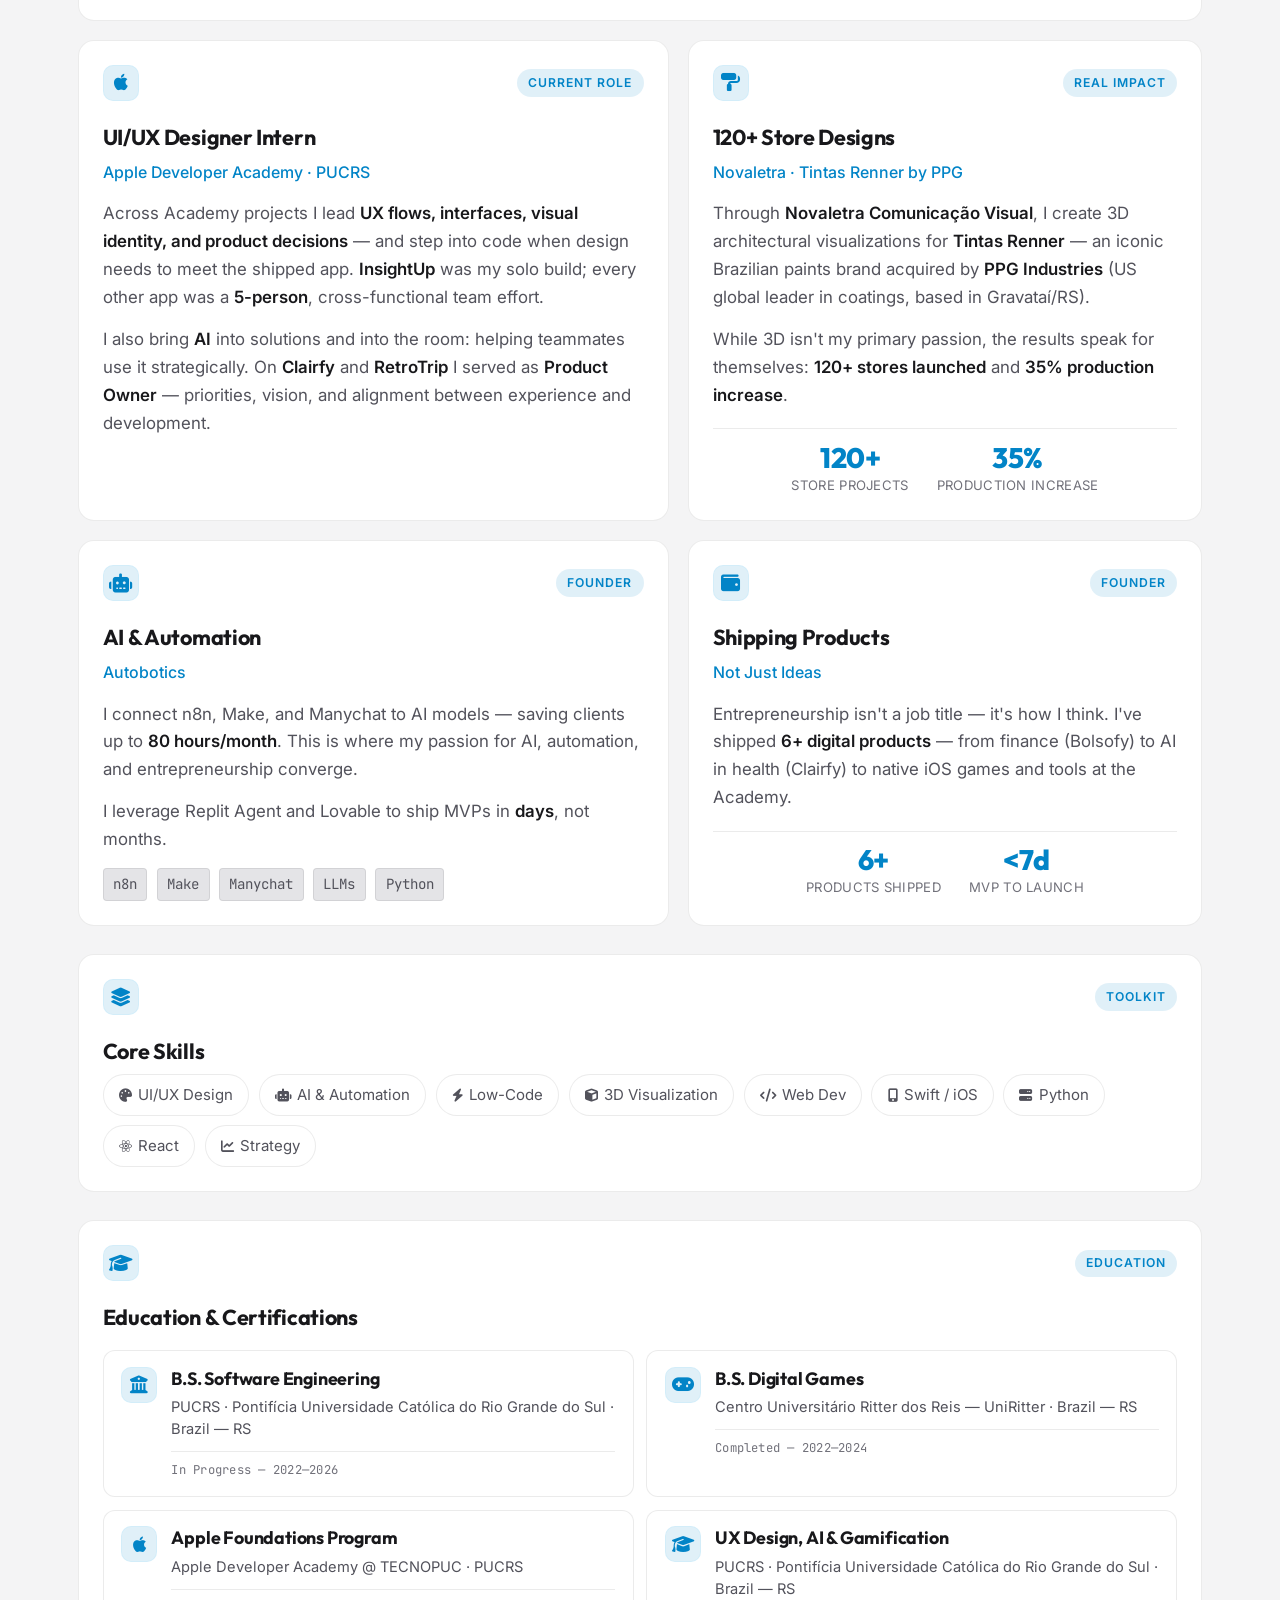
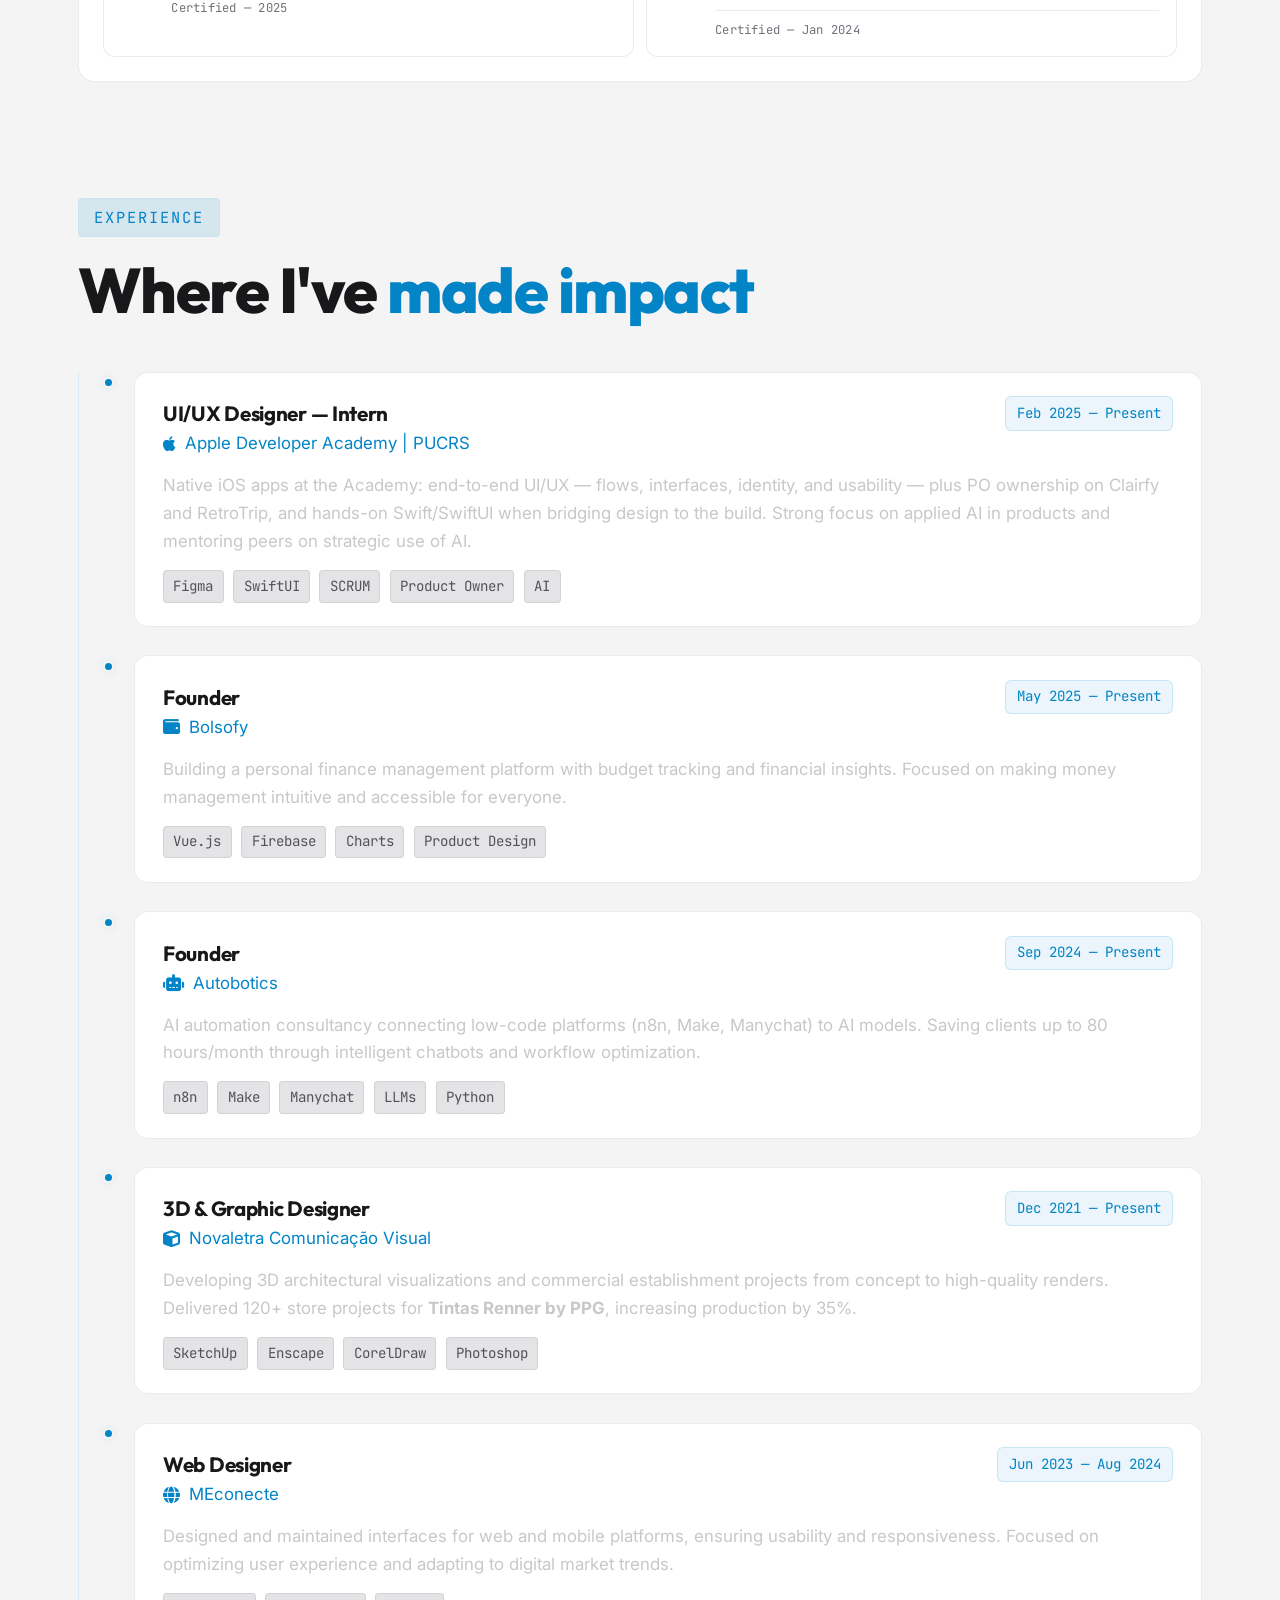
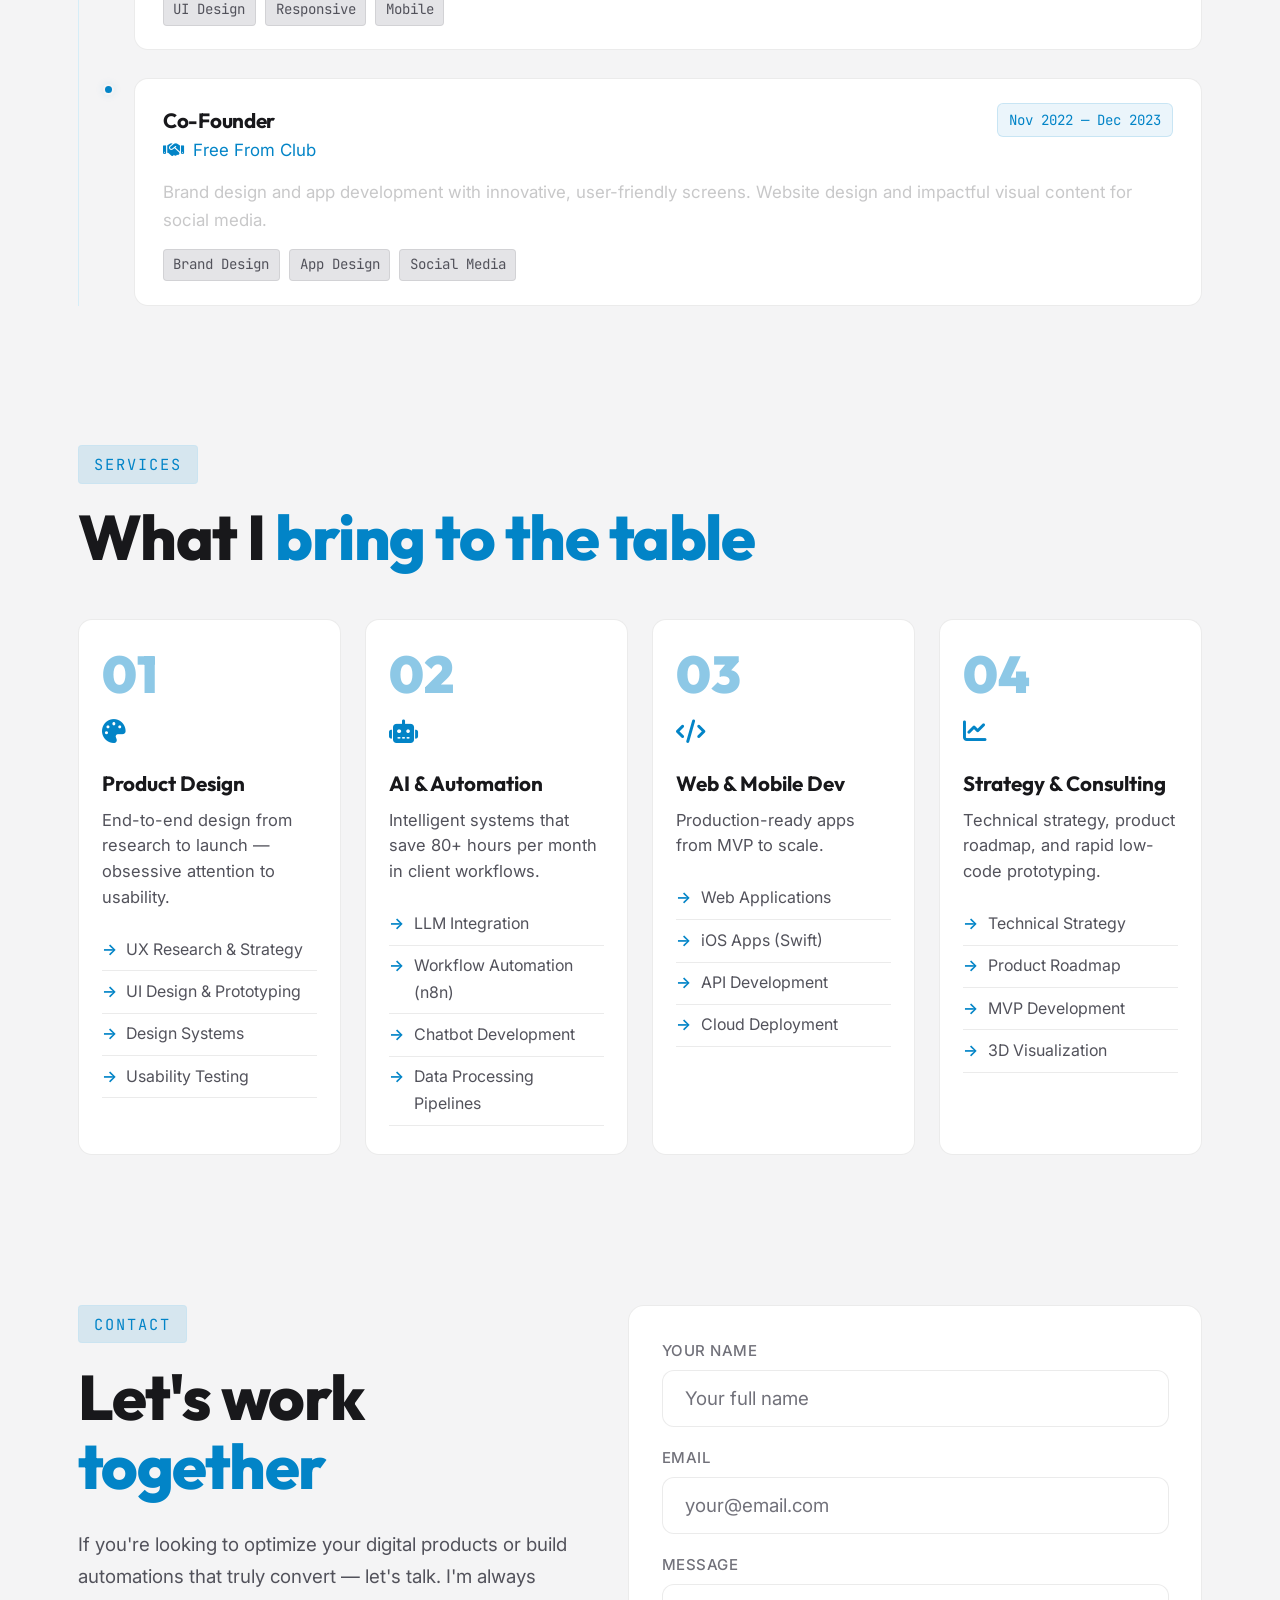
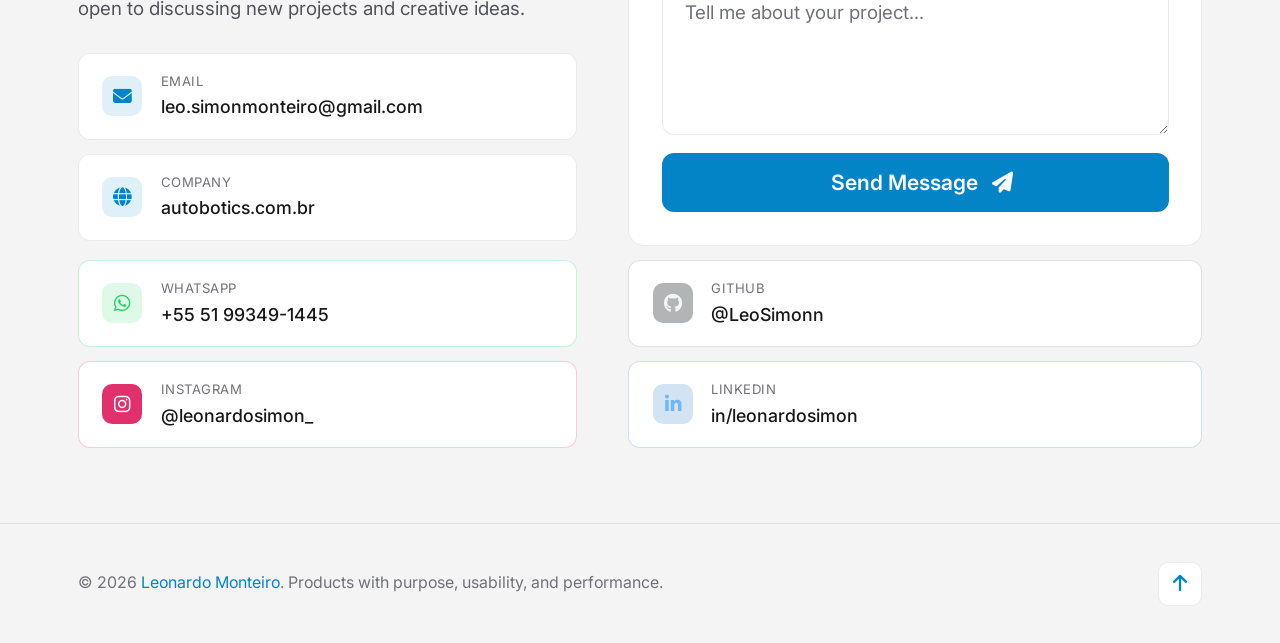
==== commit 4b7b3427: "feat: remove all gradients, add mobile hamburger menu, standardize colors, complete light mode - Rem" ====
--- a/index.html
+++ b/index.html
@@ -32,11 +32,17 @@
   <!-- NAV -->
   <nav class="nav" id="nav">
     <div class="nav-content">
-      <div class="nav-links">
+      <button type="button" class="nav-hamburger" id="navHamburger" aria-label="Toggle menu" aria-expanded="false">
+        <span class="hamburger-line"></span>
+        <span class="hamburger-line"></span>
+        <span class="hamburger-line"></span>
+      </button>
+      <div class="nav-links" id="navLinks">
         <a href="#projects" class="nav-link" data-i18n="nav.projects">Projects</a>
         <a href="#about" class="nav-link" data-i18n="nav.about">About</a>
         <a href="#experience" class="nav-link" data-i18n="nav.work">Work</a>
         <a href="#services" class="nav-link" data-i18n="nav.services">Services</a>
+        <a href="#contact" class="nav-link nav-link--mobile-cta" data-i18n="nav.cta">Get in touch</a>
       </div>
       <div class="nav-tools" role="toolbar" data-i18n-aria="nav.toolsToolbarAria" aria-label="Appearance and language">
         <button type="button" class="nav-tool-btn" id="themeToggle" aria-label="Switch to light mode">
@@ -51,7 +57,6 @@
   </nav>
 
   <div class="bg-dots"></div>
-  <div class="bg-noise"></div>
   <div class="bg-orbs"><div class="orb orb-1"></div><div class="orb orb-2"></div><div class="orb orb-3"></div></div>
 
   <!-- HERO -->
@@ -228,6 +233,7 @@
           </div>
           <div class="project-content project-content--minimal">
             <h3 class="project-card-title">Bolsofy</h3>
+            <p class="project-card-lead">Personal finance platform: budget tracking, insights, and money management made intuitive.</p>
             <div class="project-tags"><span class="tag tag--stack">Vue.js - Personal Finance</span></div>
           </div>
           <a href="project-bolsofy.html" class="project-card-hit" aria-label="Bolsofy — open project page"><span class="project-card-detail-icon" aria-hidden="true"><i class="fas fa-up-right-from-square"></i></span></a>
--- a/styles.css
+++ b/styles.css
@@ -5,9 +5,9 @@
    ================================================ */
 
 :root {
-  --bg: #09090b;
-  --bg-raised: #131316;
-  --bg-card: #18181b;
+  --bg: #000000;
+  --bg-raised: #0a0a0a;
+  --bg-card: #111111;
   --border: rgba(255,255,255,0.06);
   --border-hover: rgba(255,255,255,0.12);
 
@@ -22,7 +22,7 @@
 
   --ease-out: cubic-bezier(.16,1,.3,1);
 
-  --btn-primary-fg: #09090b;
+  --btn-primary-fg: #000000;
   --success-green: #22c55e;
 
   --font-heading: 'Outfit', sans-serif;
@@ -88,14 +88,7 @@
   bottom: 0;
   width: 42%;
   border-radius: 999px;
-  background: linear-gradient(
-    90deg,
-    transparent,
-    var(--accent-dim),
-    var(--accent),
-    var(--accent-dim),
-    transparent
-  );
+  background: var(--accent);
   animation: loaderSweep 1.15s ease-in-out infinite;
 }
 @keyframes loaderSweep {
@@ -116,18 +109,9 @@
 /* BACKGROUND */
 .bg-dots {
   position: fixed; inset: 0; z-index: 0;
-  background-image: radial-gradient(rgba(255, 255, 255, 0.05) 1px, transparent 1px);
+  background-image: url("data:image/svg+xml,%3Csvg width='24' height='24' xmlns='http://www.w3.org/2000/svg'%3E%3Ccircle cx='12' cy='12' r='0.6' fill='rgba(255,255,255,0.05)'/%3E%3C/svg%3E");
   background-size: 24px 24px;
   pointer-events: none;
-}
-.bg-noise {
-  position: fixed; inset: -50%; z-index: 1; pointer-events: none;
-  background-image: url("data:image/svg+xml,%3Csvg viewBox='0 0 256 256' xmlns='http://www.w3.org/2000/svg'%3E%3Cfilter id='n'%3E%3CfeTurbulence type='fractalNoise' baseFrequency='0.85' numOctaves='4' stitchTiles='stitch'/%3E%3C/filter%3E%3Crect width='100%25' height='100%25' filter='url(%23n)' opacity='0.04'/%3E%3C/svg%3E");
-  opacity: 0.4;
-  animation: noiseMove .5s steps(5) infinite;
-}
-@keyframes noiseMove {
-  0%{transform:translate(0,0)} 20%{transform:translate(-5%,5%)} 40%{transform:translate(5%,-5%)} 60%{transform:translate(-3%,-3%)} 80%{transform:translate(3%,5%)} 100%{transform:translate(0,0)}
 }
 .bg-orbs { position: fixed; inset: 0; z-index: 0; pointer-events: none; }
 .orb { position: absolute; border-radius: 50%; filter: blur(100px); animation: orbFloat 20s ease-in-out infinite; }
@@ -227,6 +211,88 @@
 }
 .nav-link:hover, .nav-link.active { color: rgba(250,250,250,0.92); opacity: 0.9; }
 
+/* HAMBURGER — visible only on mobile */
+.nav-hamburger {
+  display: none;
+  flex-direction: column;
+  justify-content: center;
+  align-items: center;
+  gap: 5px;
+  width: 36px;
+  height: 36px;
+  background: none;
+  border: none;
+  cursor: pointer;
+  padding: 4px;
+  flex-shrink: 0;
+  z-index: 10;
+}
+.hamburger-line {
+  display: block;
+  width: 20px;
+  height: 2px;
+  background: var(--text2);
+  border-radius: 2px;
+  transition: transform 0.3s var(--ease-out), opacity 0.3s var(--ease-out);
+}
+.nav-hamburger[aria-expanded="true"] .hamburger-line:nth-child(1) {
+  transform: translateY(7px) rotate(45deg);
+}
+.nav-hamburger[aria-expanded="true"] .hamburger-line:nth-child(2) {
+  opacity: 0;
+}
+.nav-hamburger[aria-expanded="true"] .hamburger-line:nth-child(3) {
+  transform: translateY(-7px) rotate(-45deg);
+}
+.nav-link--mobile-cta {
+  display: none;
+}
+@media (max-width: 640px) {
+  .nav-hamburger { display: flex; }
+  .nav-cta { display: none !important; }
+  .nav-link--mobile-cta { display: block; }
+  .nav {
+    top: 8px;
+    width: calc(100% - 16px);
+    max-width: calc(100% - 16px);
+    border-radius: 14px;
+  }
+  .nav-content {
+    justify-content: space-between;
+    padding: 6px 10px;
+  }
+  .nav-links {
+    display: none;
+    position: absolute;
+    top: calc(100% + 6px);
+    left: 0;
+    right: 0;
+    background: var(--bg-card);
+    border: 1px solid var(--border-hover);
+    border-radius: 14px;
+    padding: 0.75rem;
+    flex-direction: column;
+    gap: 0.15rem;
+    box-shadow: 0 16px 48px rgba(0,0,0,0.5);
+    z-index: 100;
+  }
+  .nav-links.open {
+    display: flex;
+  }
+  .nav-links .nav-link {
+    display: block;
+    padding: 0.65rem 0.85rem;
+    border-radius: 8px;
+    opacity: 0.8;
+    font-size: 0.9rem;
+  }
+  .nav-links .nav-link:hover,
+  .nav-links .nav-link.active {
+    background: var(--accent-dim);
+    opacity: 1;
+  }
+}
+
 /* CTA no nav — destaque (accent + brilho + sombra) */
 .nav .nav-cta.btn-primary {
   flex-shrink: 0;
@@ -251,18 +317,7 @@
     0 6px 20px rgba(0, 0, 0, 0.4);
 }
 .nav .nav-cta.btn-primary .btn-shine {
-  position: absolute;
-  inset: 0;
-  border-radius: inherit;
-  pointer-events: none;
-  background: linear-gradient(
-    105deg,
-    transparent 35%,
-    rgba(255, 255, 255, 0.45) 50%,
-    transparent 65%
-  );
-  transform: translateX(-120%);
-  animation: navCtaShine 5s ease-in-out infinite;
+  display: none;
 }
 .nav .nav-cta.btn-primary i { font-size: 0.75em; opacity: 0.9; }
 .nav .nav-cta.btn-primary.active {
@@ -275,15 +330,8 @@
   0%, 100% { filter: brightness(1); }
   50% { filter: brightness(1.06); }
 }
-@keyframes navCtaShine {
-  0%, 55%, 100% { transform: translateX(-120%); opacity: 0; }
-  60% { opacity: 1; }
-  70%, 75% { transform: translateX(120%); opacity: 0.8; }
-  80% { opacity: 0; }
-}
 @media (prefers-reduced-motion: reduce) {
   .nav .nav-cta.btn-primary { animation: none; }
-  .nav .nav-cta.btn-primary .btn-shine { animation: none; }
 }
 
 /* AVAILABLE BADGE */
@@ -995,7 +1043,7 @@
   --accent: #0284c7;
 }
 [data-theme="light"] .bg-dots {
-  background-image: radial-gradient(rgba(0, 0, 0, 0.06) 1px, transparent 1px);
+  background-image: url("data:image/svg+xml,%3Csvg width='24' height='24' xmlns='http://www.w3.org/2000/svg'%3E%3Ccircle cx='12' cy='12' r='0.6' fill='rgba(0,0,0,0.06)'/%3E%3C/svg%3E");
 }
 [data-theme="light"] .orb-1 { background: rgba(2, 132, 199, 0.12); }
 [data-theme="light"] .orb-2 { background: rgba(2, 132, 199, 0.09); }
@@ -1110,14 +1158,14 @@
 /* Instagram contact card */
 .contact-link--instagram {
   border-color: rgba(225, 48, 108, 0.25);
-  background: linear-gradient(135deg, rgba(225, 48, 108, 0.06), rgba(253, 29, 29, 0.04));
+  background: rgba(225, 48, 108, 0.06);
 }
 .contact-link--instagram:hover {
   border-color: #e1306c;
   box-shadow: 0 0 24px rgba(225, 48, 108, 0.12);
 }
 .contact-link--instagram .contact-link-icon {
-  background: linear-gradient(145deg, #f58529, #dd2a7b, #8134af);
+  background: #e1306c;
   color: #fff;
 }
 .contact-link--instagram:hover .contact-link-icon {
@@ -1127,7 +1175,7 @@
 /* GitHub & LinkedIn — same card pattern as WhatsApp / Instagram */
 .contact-link--github {
   border-color: rgba(36, 41, 47, 0.35);
-  background: linear-gradient(145deg, rgba(36, 41, 47, 0.14), rgba(36, 41, 47, 0.05));
+  background: rgba(36, 41, 47, 0.1);
 }
 .contact-link--github:hover {
   border-color: #30363d;
@@ -1145,7 +1193,7 @@
 }
 .contact-link--linkedin {
   border-color: rgba(10, 102, 194, 0.3);
-  background: linear-gradient(145deg, rgba(10, 102, 194, 0.12), rgba(10, 102, 194, 0.04));
+  background: rgba(10, 102, 194, 0.08);
 }
 .contact-link--linkedin:hover {
   border-color: #0a66c2;
@@ -1163,11 +1211,11 @@
 }
 [data-theme="light"] .contact-link--github {
   border-color: rgba(36, 41, 47, 0.14);
-  background: linear-gradient(145deg, rgba(36, 41, 47, 0.06), rgba(255, 255, 255, 0.95));
+  background: rgba(36, 41, 47, 0.04);
 }
 [data-theme="light"] .contact-link--linkedin {
   border-color: rgba(10, 102, 194, 0.2);
-  background: linear-gradient(145deg, rgba(10, 102, 194, 0.08), rgba(255, 255, 255, 0.96));
+  background: rgba(10, 102, 194, 0.06);
 }
 [data-theme="light"] .whatsapp-link {
   border-color: rgba(37, 211, 102, 0.28);
@@ -1176,3 +1224,76 @@
 [data-theme="light"] .whatsapp-link:hover {
   background: rgba(37, 211, 102, 0.16);
 }
+[data-theme="light"] .tag {
+  background: var(--bg-raised);
+  border-color: var(--border);
+  color: #52525b;
+}
+[data-theme="light"] .tag:hover {
+  border-color: var(--accent);
+  color: var(--accent);
+}
+[data-theme="light"] .timeline-date {
+  background: rgba(2, 132, 199, 0.08);
+  border-color: rgba(2, 132, 199, 0.15);
+  color: var(--accent);
+}
+[data-theme="light"] .timeline-dot {
+  border-color: var(--bg);
+}
+[data-theme="light"] .timeline-content:hover {
+  box-shadow: 0 20px 50px rgba(0, 0, 0, 0.06);
+}
+[data-theme="light"] .bento-card:hover {
+  box-shadow: 0 20px 50px rgba(0, 0, 0, 0.06);
+}
+[data-theme="light"] .project-card:hover {
+  box-shadow: 0 20px 50px rgba(0, 0, 0, 0.06), 0 0 30px rgba(2, 132, 199, 0.04);
+}
+[data-theme="light"] .hamburger-line {
+  background: var(--text2);
+}
+[data-theme="light"] .nav-links.open {
+  background: var(--bg-card);
+  border-color: var(--border-hover);
+  box-shadow: 0 16px 48px rgba(0, 0, 0, 0.12);
+}
+[data-theme="light"] .filter-btn.active {
+  background: var(--accent);
+  color: #fff;
+}
+[data-theme="light"] .pill {
+  background: var(--bg-card);
+  border-color: var(--border);
+}
+[data-theme="light"] .pill:hover {
+  background: var(--accent-dim);
+}
+[data-theme="light"] .edu-card {
+  background: var(--bg-card);
+}
+[data-theme="light"] .edu-card:hover {
+  background: #fff;
+}
+[data-theme="light"] .contact-form-wrap {
+  background: var(--bg-card);
+}
+[data-theme="light"] .form-group input,
+[data-theme="light"] .form-group textarea {
+  background: #fff;
+}
+[data-theme="light"] .contact-link {
+  background: var(--bg-card);
+}
+[data-theme="light"] .contact-link:hover {
+  box-shadow: 0 4px 16px rgba(0, 0, 0, 0.06);
+}
+[data-theme="light"] .back-to-top {
+  background: var(--bg-card);
+}
+[data-theme="light"] .scroll-wheel {
+  background: var(--accent);
+}
+[data-theme="light"] .badge-dot {
+  box-shadow: 0 0 10px #22c55e;
+}
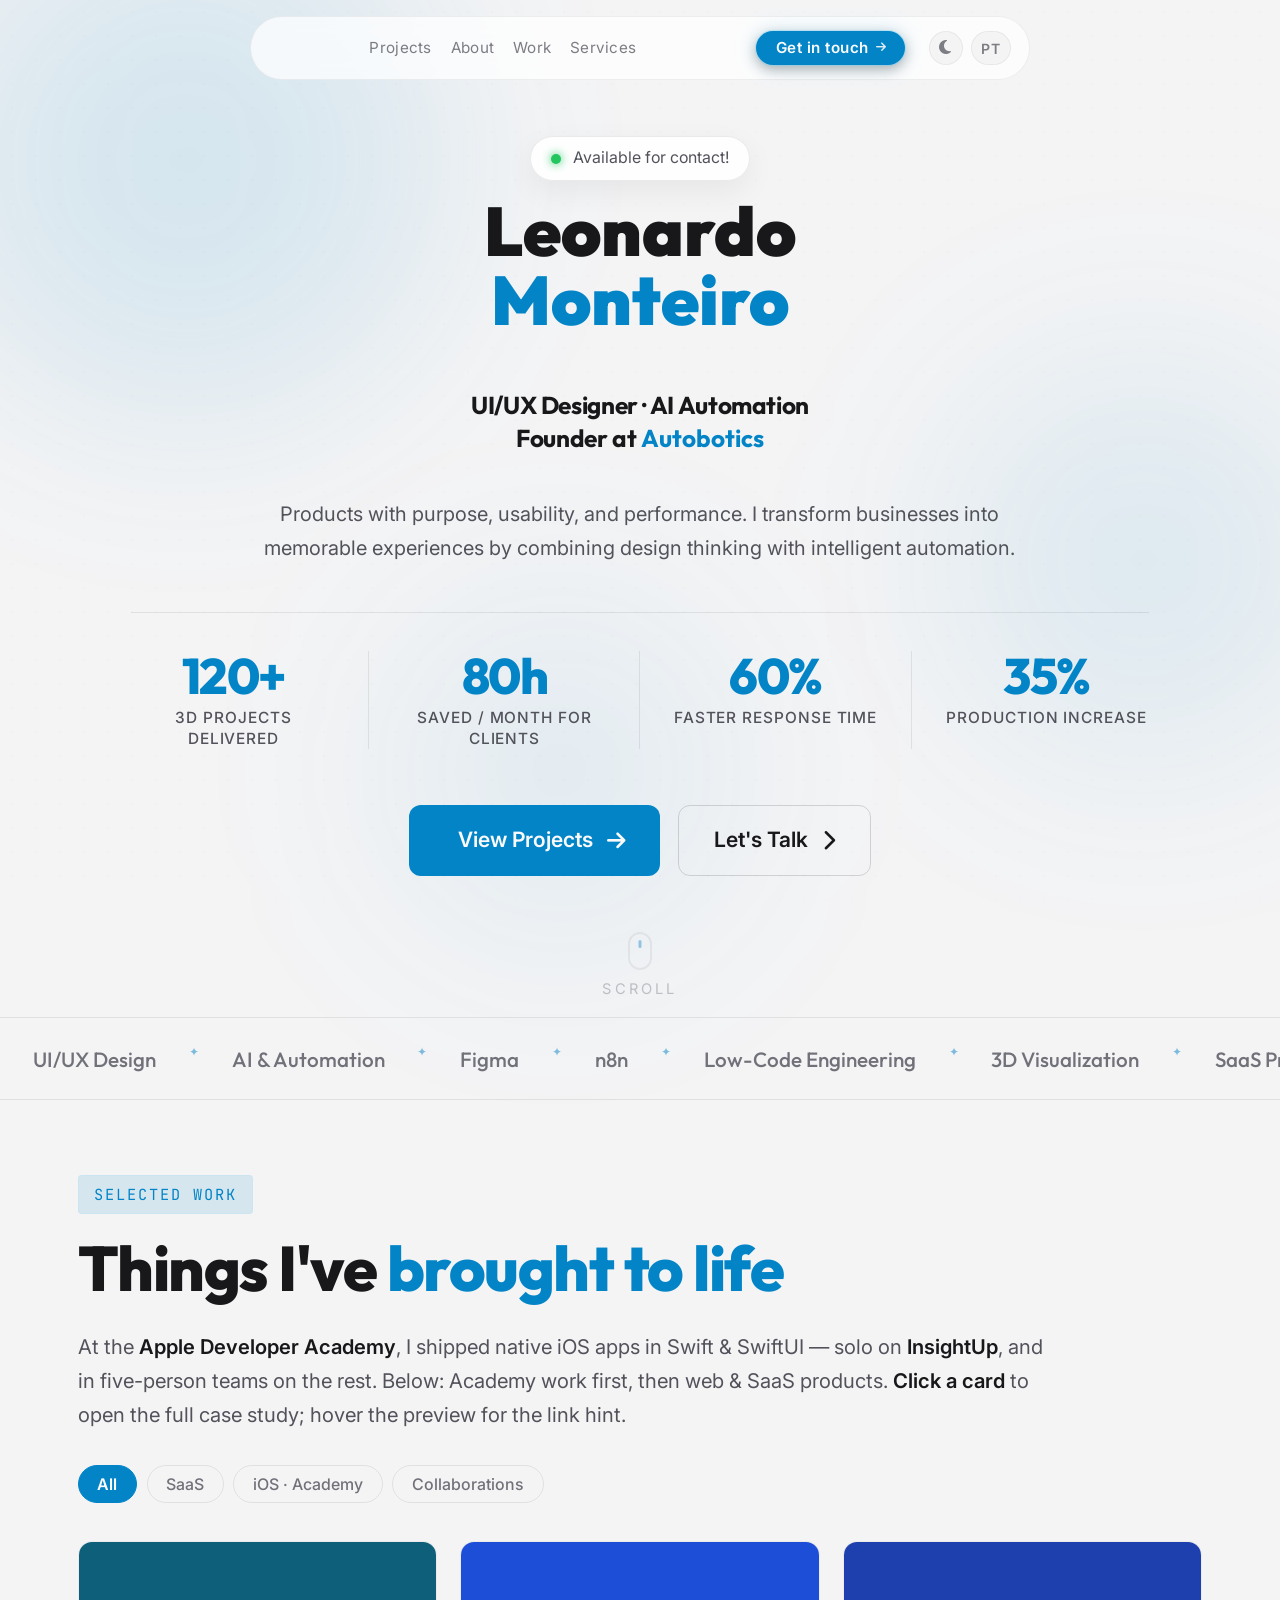
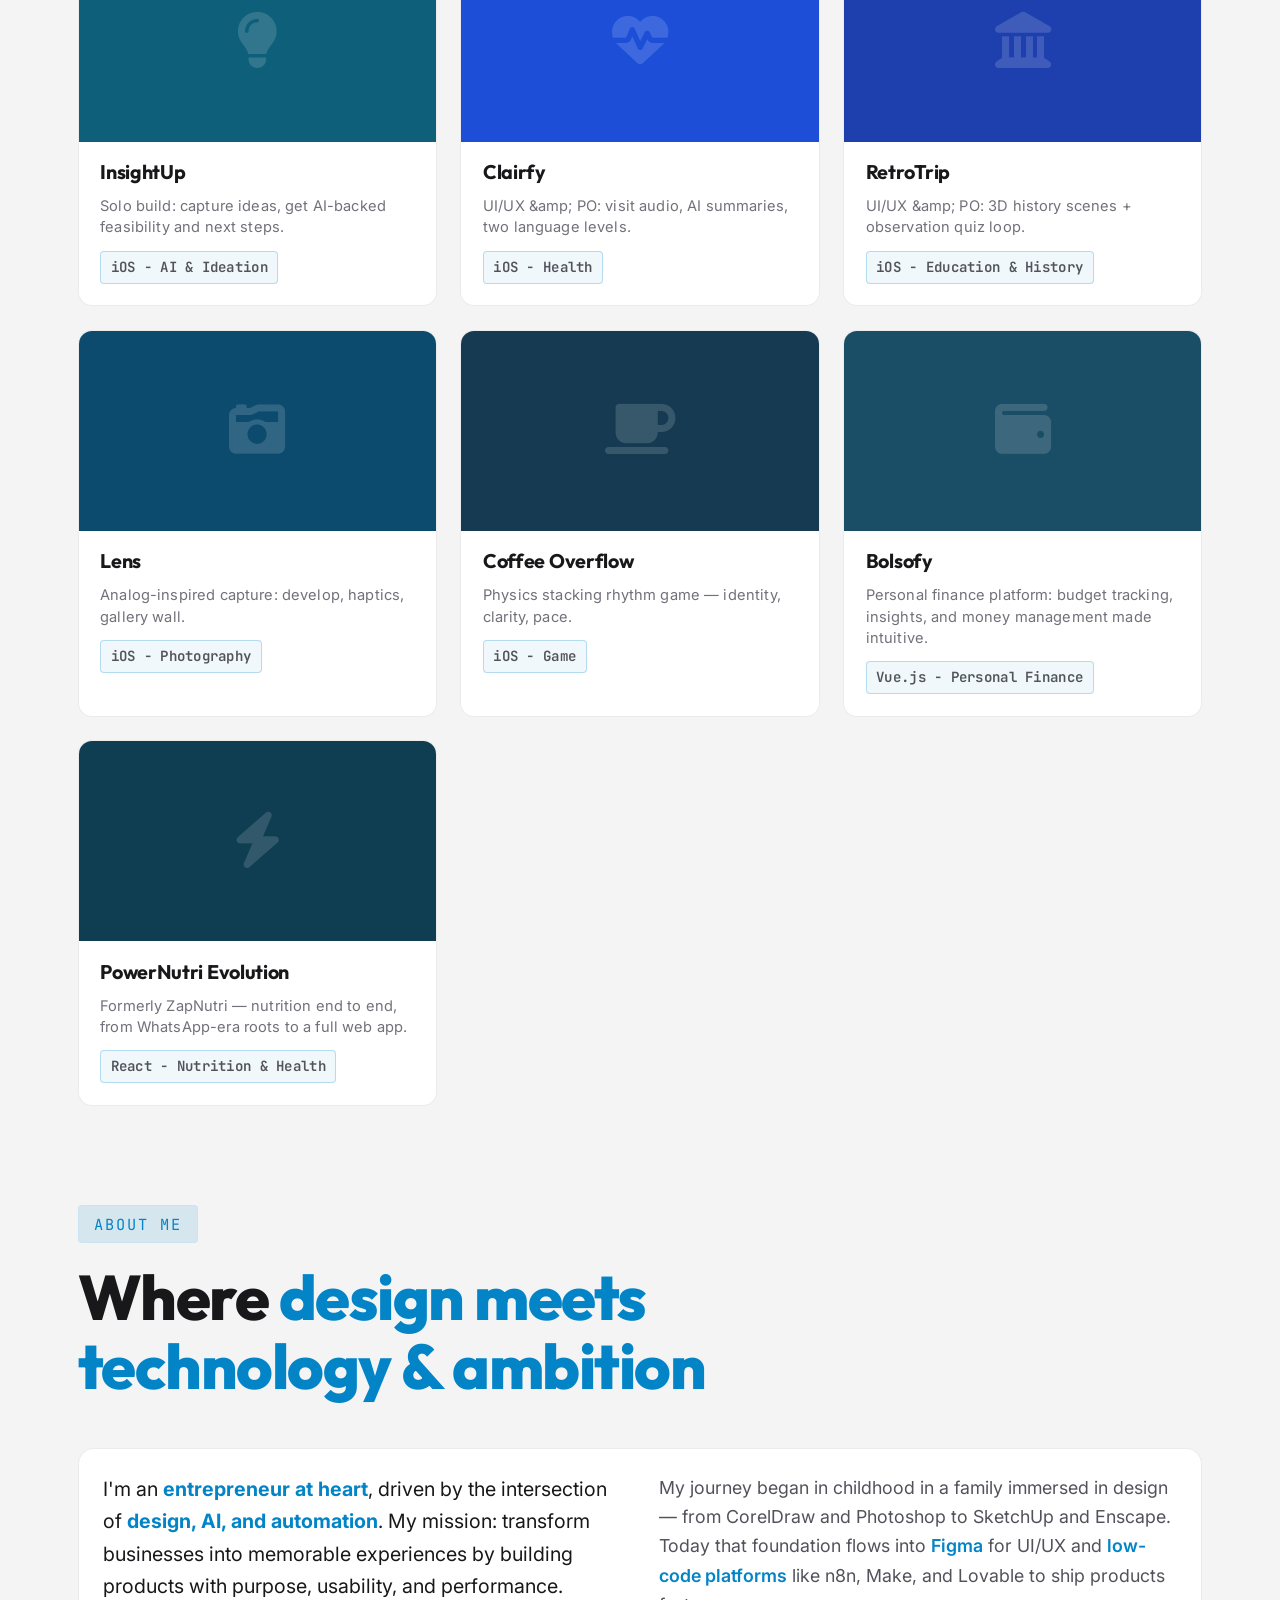
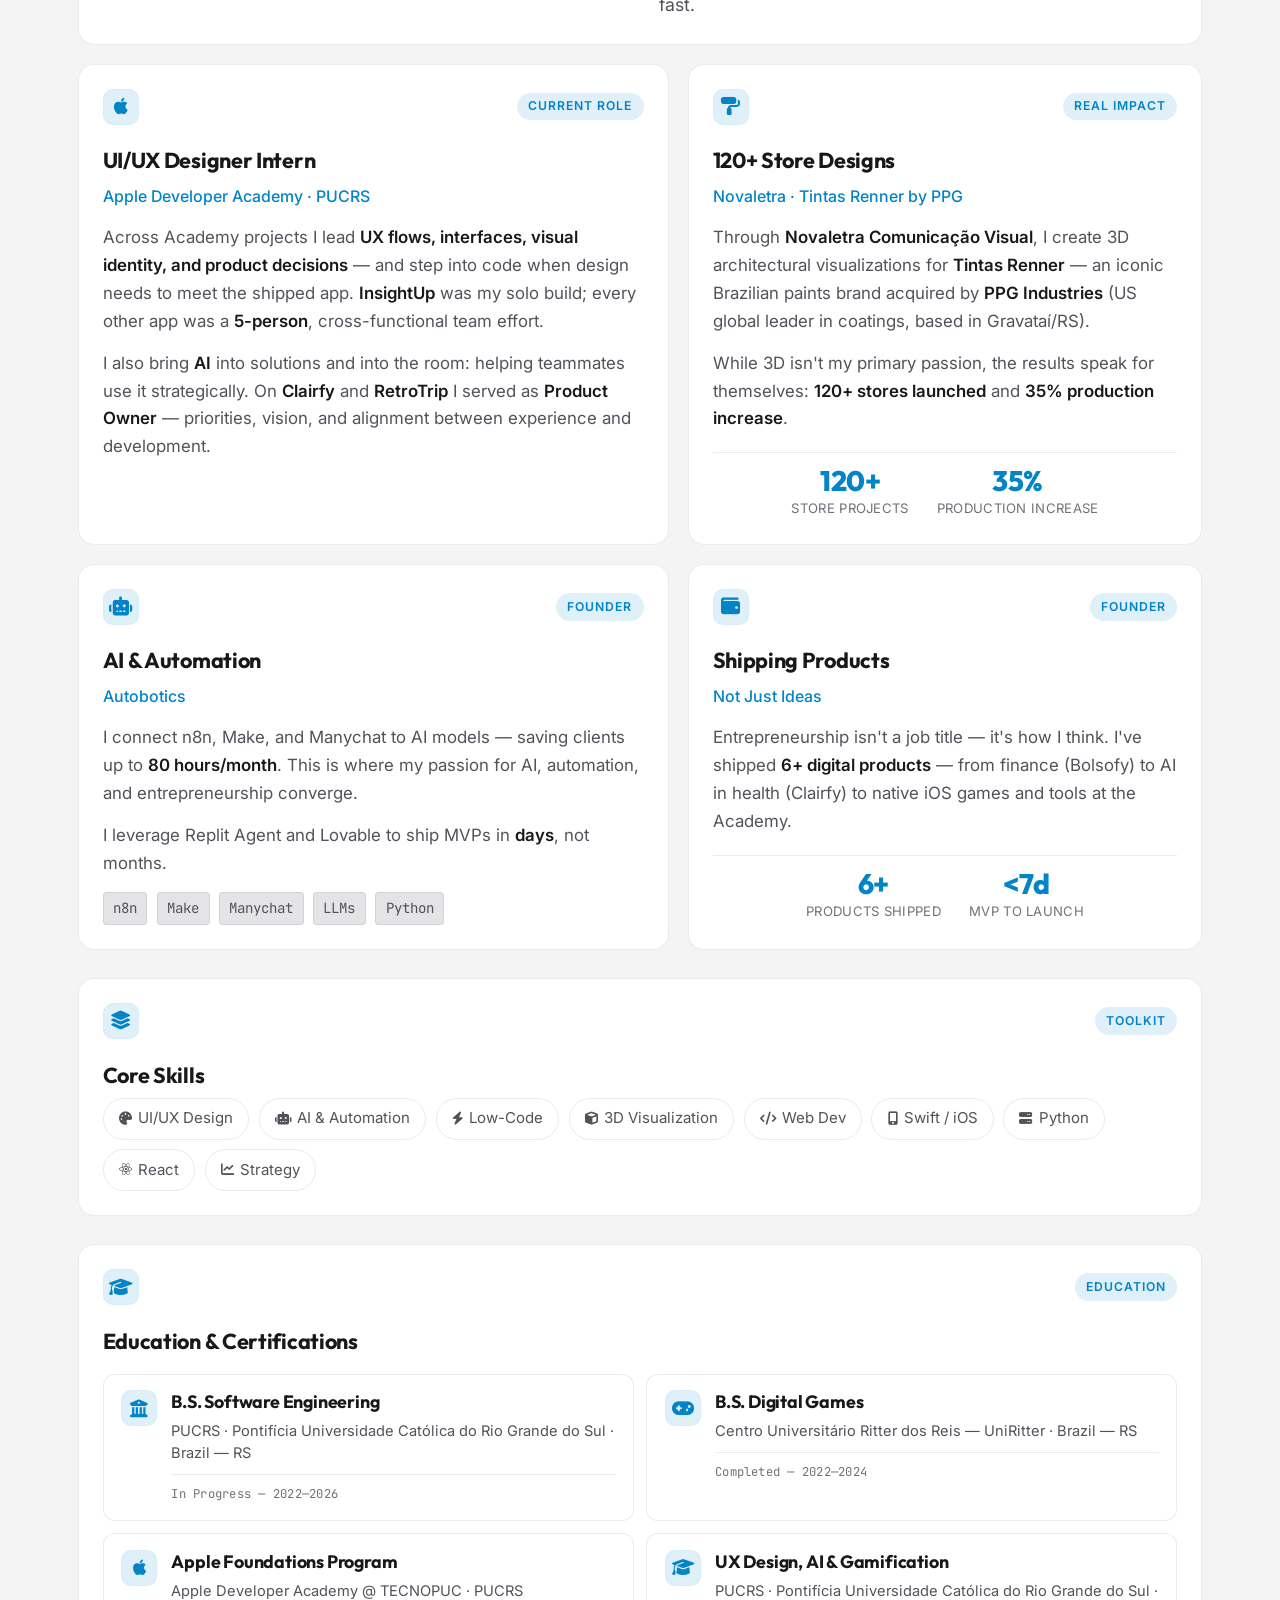
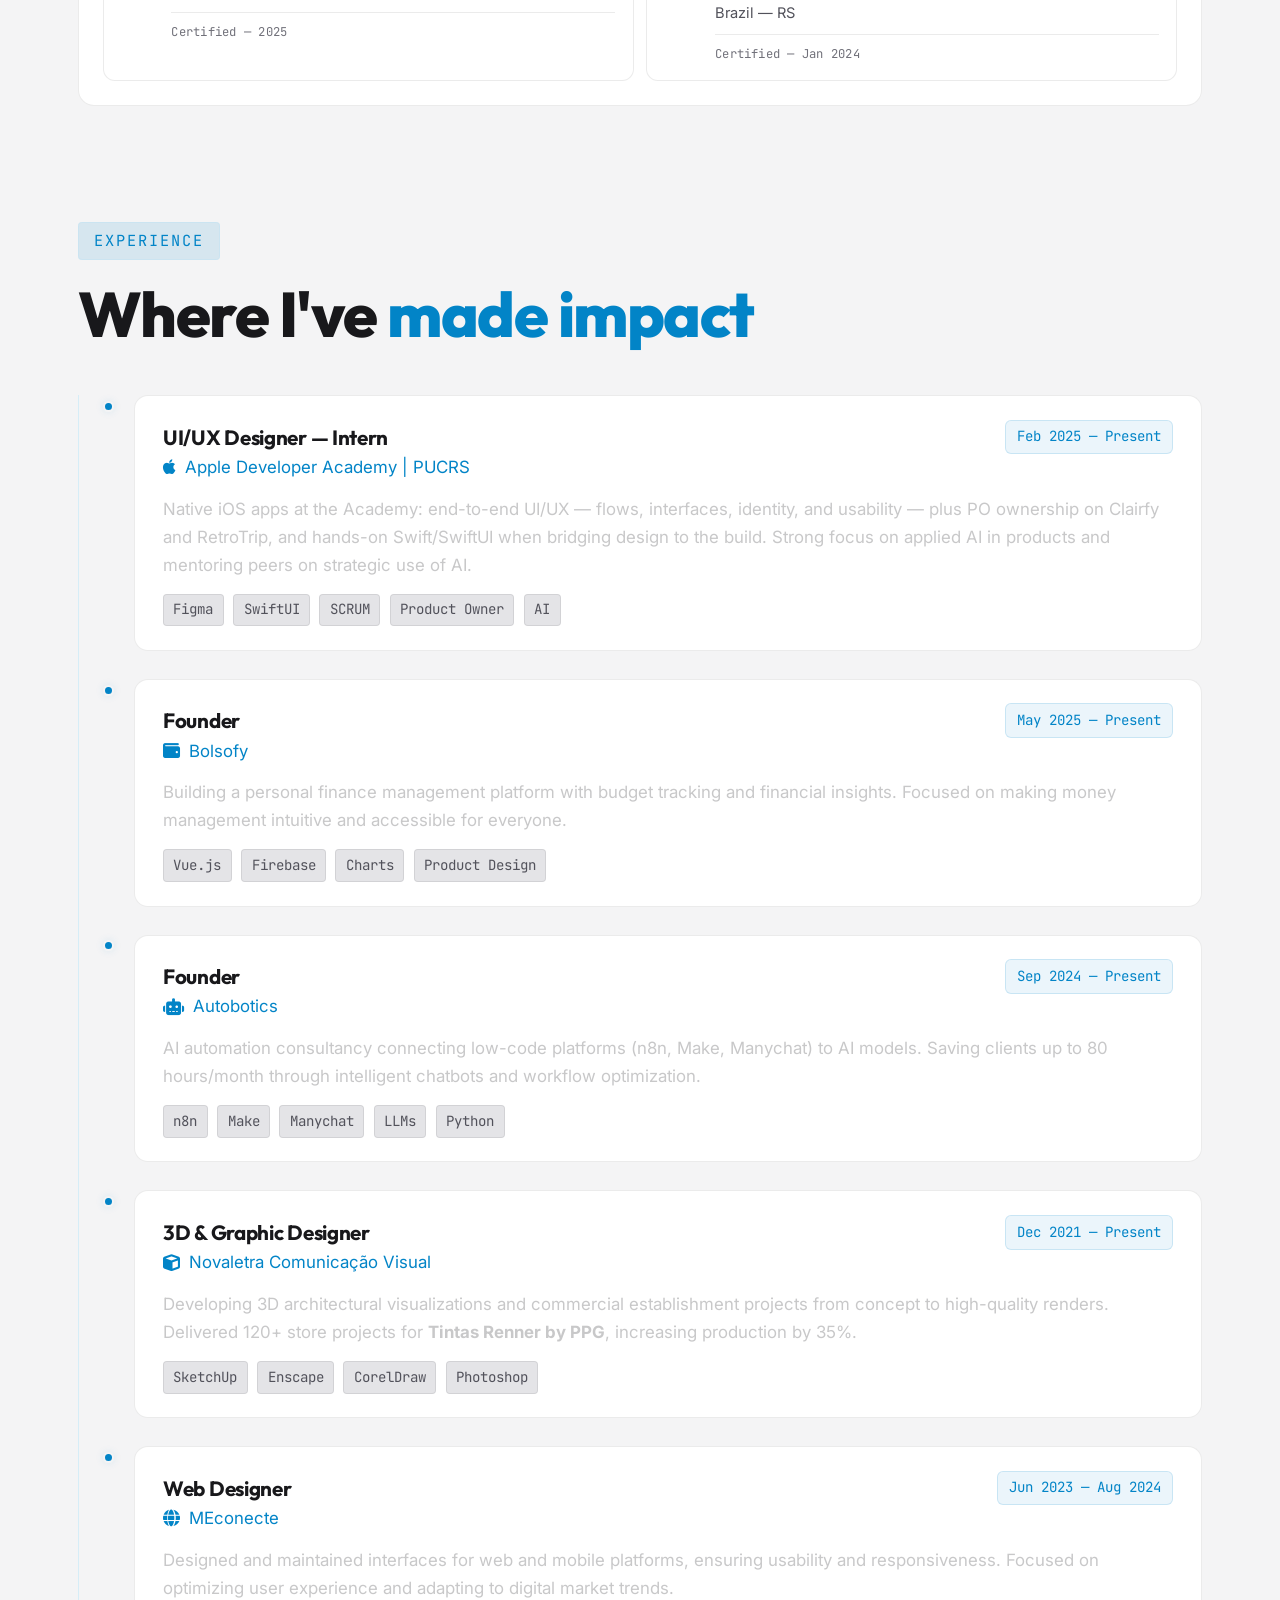
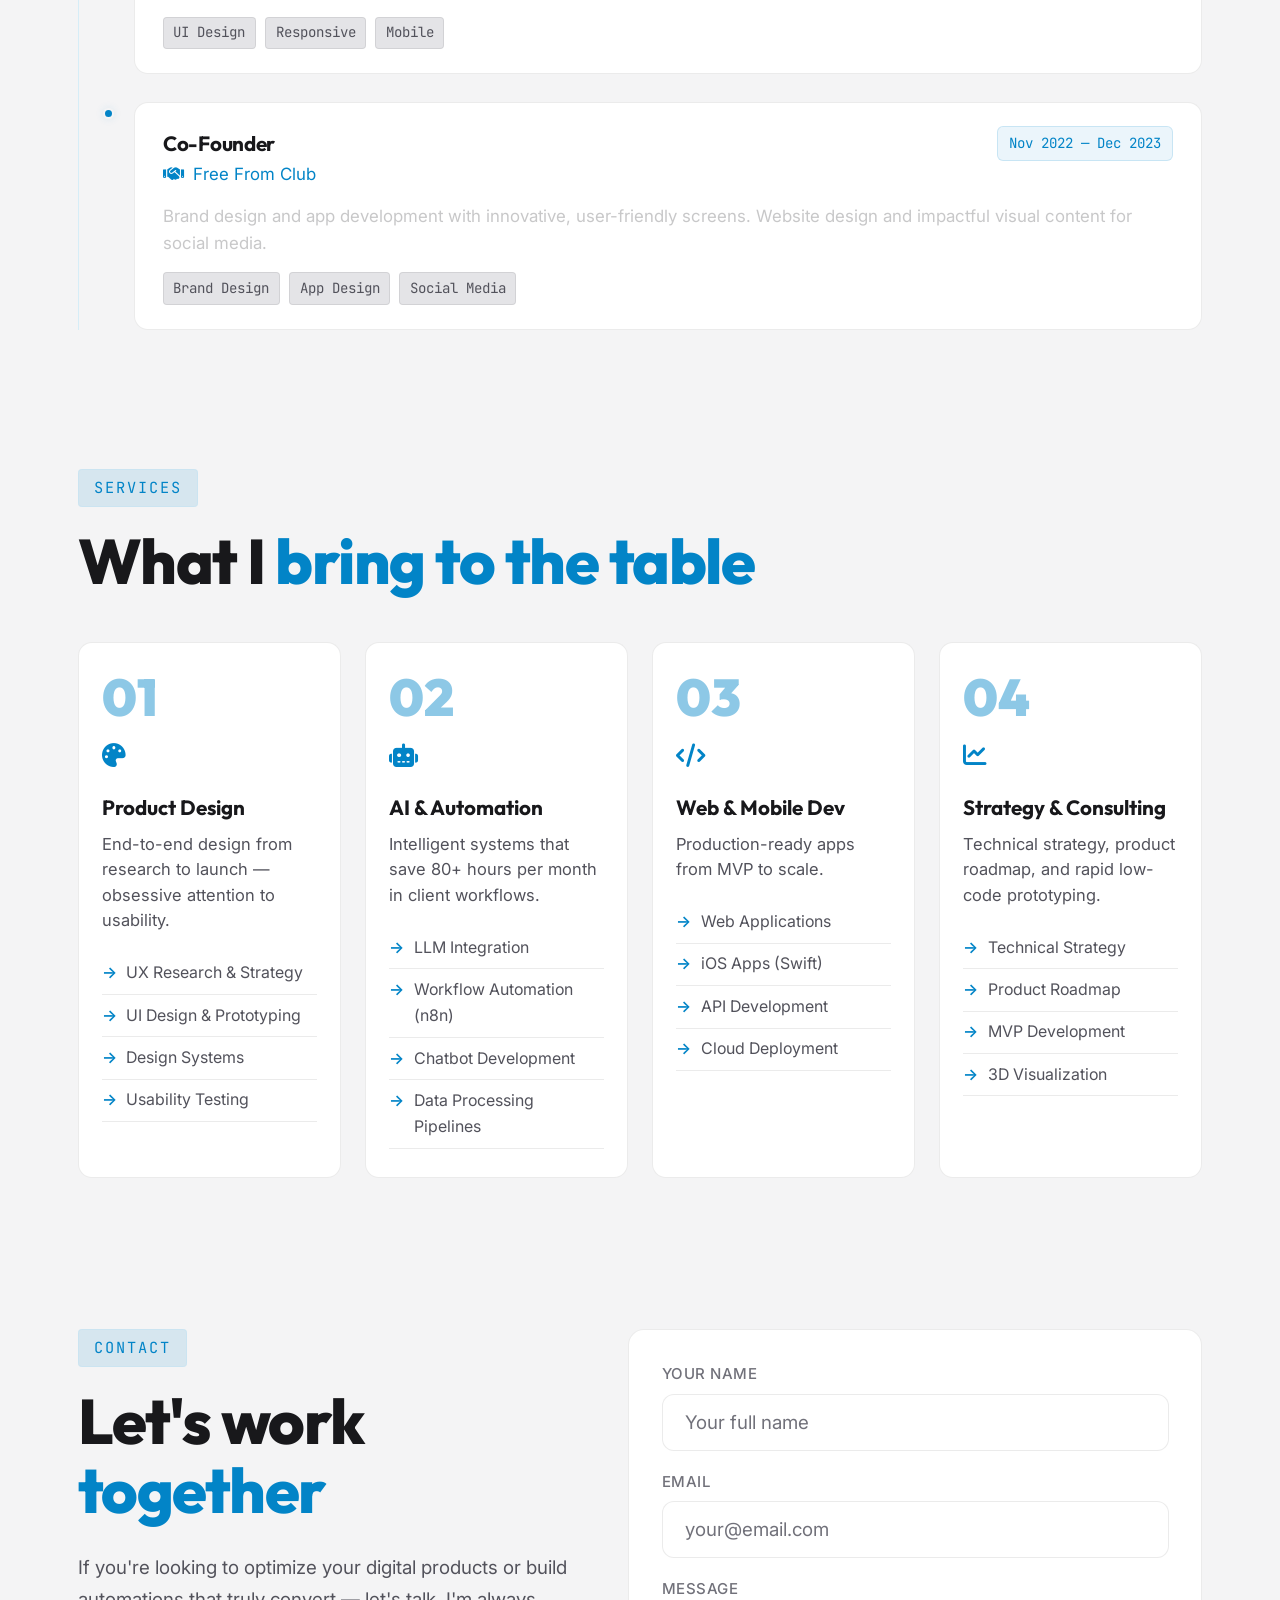
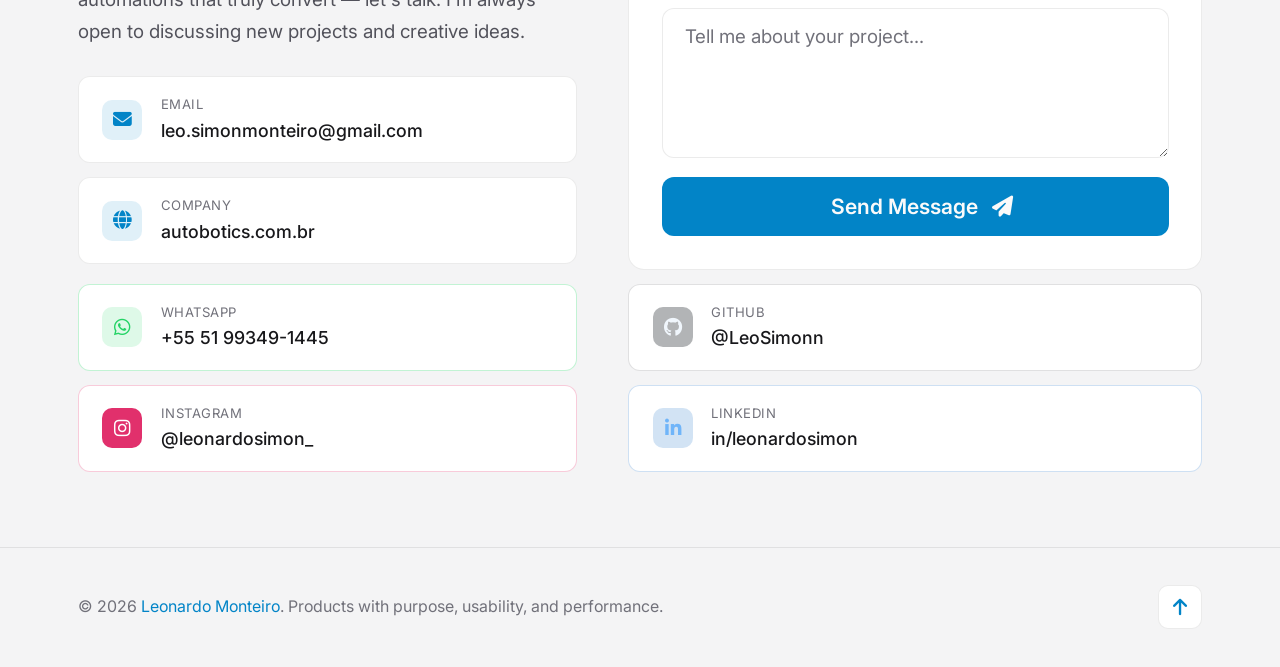
==== commit f5c3ad57: "fix: update navigation layout and styles for improved accessibility and responsiveness - Added a new" ====
--- a/index.html
+++ b/index.html
@@ -44,6 +44,7 @@
         <a href="#services" class="nav-link" data-i18n="nav.services">Services</a>
         <a href="#contact" class="nav-link nav-link--mobile-cta" data-i18n="nav.cta">Get in touch</a>
       </div>
+      <a href="#contact" class="btn btn-primary nav-cta" data-i18n-aria="nav.ctaAria" aria-label="Go to contact section"><span class="btn-shine" aria-hidden="true"></span><span data-i18n="nav.cta">Get in touch</span> <i class="fas fa-arrow-right" aria-hidden="true"></i></a>
       <div class="nav-tools" role="toolbar" data-i18n-aria="nav.toolsToolbarAria" aria-label="Appearance and language">
         <button type="button" class="nav-tool-btn" id="themeToggle" aria-label="Switch to light mode">
           <i class="fas fa-sun" id="themeToggleIcon" aria-hidden="true"></i>
@@ -52,7 +53,6 @@
           <span class="nav-tool-label" id="langToggleLabel">PT</span>
         </button>
       </div>
-      <a href="#contact" class="btn btn-primary nav-cta" data-i18n-aria="nav.ctaAria" aria-label="Go to contact section"><span class="btn-shine" aria-hidden="true"></span><span data-i18n="nav.cta">Get in touch</span> <i class="fas fa-arrow-right" aria-hidden="true"></i></a>
     </div>
   </nav>
 
--- a/styles.css
+++ b/styles.css
@@ -124,11 +124,11 @@
 
 /* NAV — barra fina, baixo contraste, só links (sem logo) */
 .nav {
-  position: fixed; top: 12px; left: 50%;
+  position: fixed; top: 16px; left: 50%;
   transform: translateX(-50%);
-  width: calc(100% - 28px);
-  max-width: min(720px, calc(100% - 28px));
-  min-height: 40px;
+  width: calc(100% - 36px);
+  max-width: min(780px, calc(100% - 36px));
+  min-height: 46px;
   height: auto;
   font-size: 13px;
   z-index: 1000;
@@ -143,23 +143,36 @@
 .nav.scrolled {
   background: rgba(9,9,11,0.5);
   border-color: rgba(255,255,255,0.055);
-  top: 8px;
+  top: 10px;
 }
 .nav-content {
-  padding: 5px 10px 5px 12px;
-  margin: 0;
+  padding: 8px 14px 8px 16px;
+  margin: 4px 0;
   display: flex;
   align-items: center;
   justify-content: center;
   flex-wrap: wrap;
-  gap: 0.5rem 0.75rem;
-  min-height: 40px;
+  gap: 0.65rem 1rem;
+  min-height: 46px;
   height: fit-content;
 }
+@media (min-width: 641px) {
+  .nav-content {
+    justify-content: flex-start;
+    padding: 10px 18px 10px 22px;
+    gap: 0.75rem 1.25rem;
+    flex-wrap: nowrap;
+  }
+  .nav-links {
+    flex: 1 1 auto;
+    justify-content: center;
+    min-width: 0;
+  }
+}
 .nav-tools {
   display: flex;
   align-items: center;
-  gap: 0.35rem;
+  gap: 0.45rem;
   flex-shrink: 0;
 }
 .nav-tool-btn {
@@ -194,8 +207,8 @@
   flex-wrap: wrap;
   align-items: center;
   justify-content: center;
-  gap: clamp(0.35rem, 1.8vw, 0.65rem) clamp(0.45rem, 2.2vw, 0.85rem);
-  row-gap: 0.3rem;
+  gap: clamp(0.45rem, 2vw, 0.75rem) clamp(0.55rem, 2.4vw, 1rem);
+  row-gap: 0.4rem;
   max-width: 100%;
 }
 
@@ -348,7 +361,8 @@
   font-size: clamp(0.78rem, 0.22vw + 0.7rem, 0.88rem);
   font-weight: 400;
   box-shadow: 0 10px 30px rgba(0,0,0,0.3);
-  margin-bottom: clamp(2.25rem, 5vw, 3rem);
+  margin-top: 40px;
+  margin-bottom: 16px;
 }
 .badge-dot {
   width: 10px; height: 10px;
@@ -380,7 +394,7 @@
 /* ================================================ */
 .hero { min-height: 100vh; display: flex; align-items: center; justify-content: center; padding: 72px 24px 16px; position: relative; z-index: 2; }
 .hero-container { max-width: min(1100px, 100%); margin: 0 auto; }
-.hero-content { text-align: center; }
+.hero-content { text-align: center; padding-top: 24px; }
 .hero-title {
   display: flex;
   flex-direction: column;
